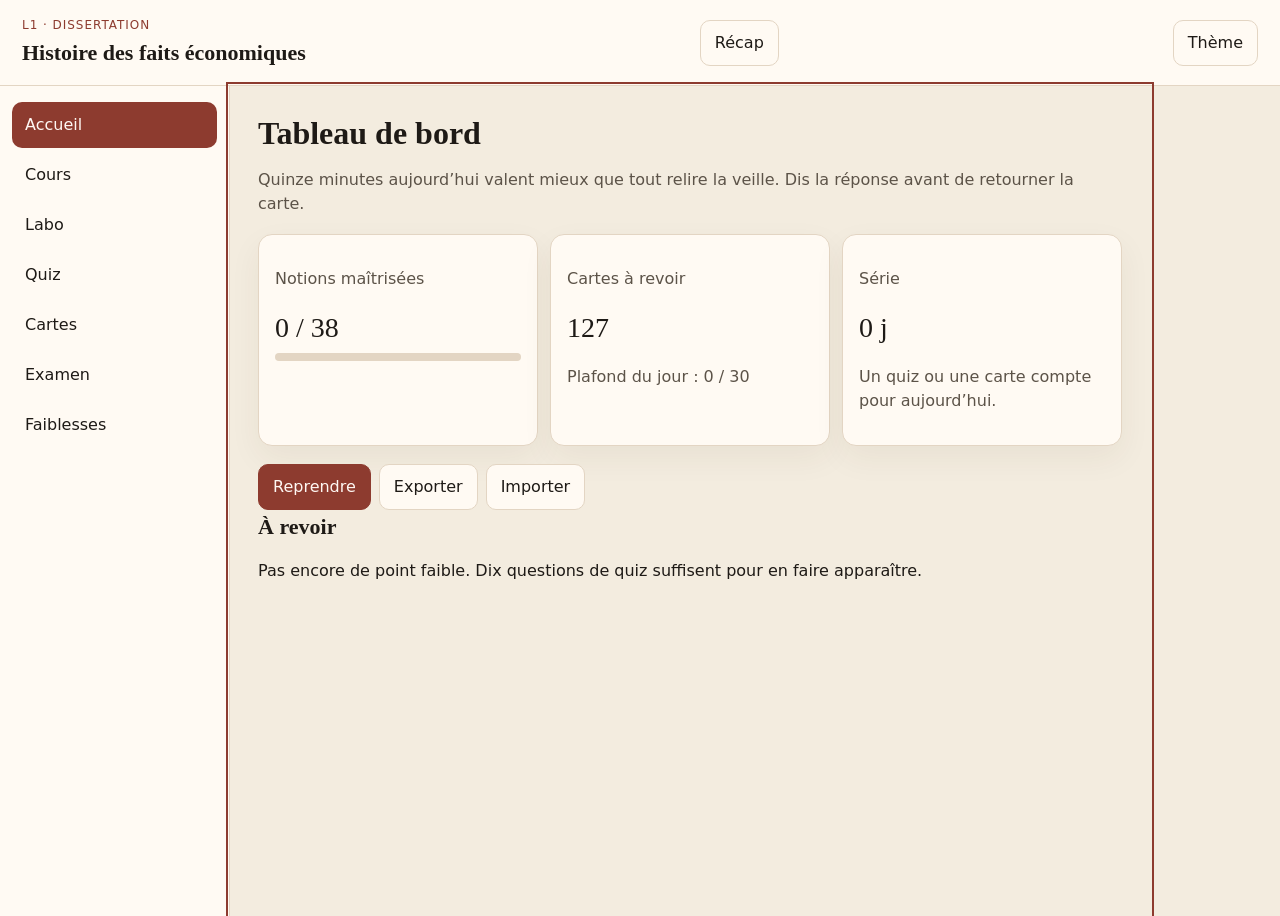
==== index.html @ 23bcbe61 "Publier le site de révision pour le consulter depuis un téléphone. Co-authored-by: Cursor <cursorage" ====
<!DOCTYPE html>
<html lang="fr">
<head>
<meta charset="utf-8">
<meta name="viewport" content="width=device-width, initial-scale=1, viewport-fit=cover">
<title>Réviser — Histoire des faits économiques</title>
<script>
try {
  var th = localStorage.getItem('hfe-theme');
  if (th) document.documentElement.setAttribute('data-theme', th);
  else if (window.matchMedia && matchMedia('(prefers-color-scheme: dark)').matches) document.documentElement.setAttribute('data-theme', 'dark');
} catch (e) {}
</script>
<style>
:root {
  color-scheme: light;
  --bg: #f3ecdf;
  --paper: #fffaf3;
  --ink: #1e1a16;
  --muted: #5c5348;
  --line: #e3d5c3;
  --accent: #8d3b2f;
  --accent-ink: #fff8f4;
  --ok: #1d6b42;
  --ok-bg: #e5f4eb;
  --bad: #8d3b2f;
  --bad-bg: #f8e8e4;
  --warn: #8a5a12;
  --warn-bg: #f8efd8;
  --shadow: 0 12px 32px rgba(70, 44, 20, .06);
  --sans: "Segoe UI", system-ui, sans-serif;
  --serif: Palatino, "Palatino Linotype", "Iowan Old Style", Georgia, serif;
}
[data-theme="dark"] {
  color-scheme: dark;
  --bg: #141210;
  --paper: #211c17;
  --ink: #f4ecdf;
  --muted: #cbbba6;
  --line: #3c342c;
  --accent: #e39a86;
  --accent-ink: #211410;
  --ok: #9ed7b4;
  --ok-bg: #1a3326;
  --bad: #f0b2a6;
  --bad-bg: #3a221c;
  --warn: #e6c98a;
  --warn-bg: #3a2e18;
  --shadow: none;
}
* { box-sizing: border-box; }
html, body { margin: 0; padding: 0; }
body {
  font-family: var(--sans);
  background: var(--bg);
  color: var(--ink);
  line-height: 1.5;
  min-height: 100dvh;
  font-size: 16px;
  overflow-wrap: break-word;
  padding-left: env(safe-area-inset-left);
  padding-right: env(safe-area-inset-right);
}
.skip {
  position: absolute; left: 12px; top: -40px; background: var(--accent); color: var(--accent-ink);
  padding: 8px 12px; z-index: 5;
}
.skip:focus { top: 12px; }
header.top {
  display: flex; justify-content: space-between; align-items: center; gap: 16px;
  padding: calc(16px + env(safe-area-inset-top)) 22px 16px; border-bottom: 1px solid var(--line); background: var(--paper);
}
.brand { display: flex; flex-direction: column; gap: 2px; }
.kicker { font-size: 12px; letter-spacing: .08em; text-transform: uppercase; color: var(--accent); margin: 0; }
header h1 { font-family: var(--serif); font-size: 22px; font-weight: 600; margin: 0; }
.layout { display: grid; grid-template-columns: 230px 1fr; min-height: calc(100dvh - 70px); }
.sidebar, .tabbar { background: var(--paper); }
.sidebar { border-right: 1px solid var(--line); padding: 16px 12px; }
.sidebar button, .tabbar button, .btn, .choice, .flip {
  font: inherit; color: inherit; background: transparent; border: 1px solid transparent;
  border-radius: 10px; cursor: pointer; text-align: left;
}
.sidebar button, .tabbar button {
  display: block; width: 100%; padding: 10px 12px; margin-bottom: 4px; min-height: 44px;
}
.sidebar button[aria-current="page"], .tabbar button[aria-current="page"] {
  background: var(--accent); color: var(--accent-ink);
}
main { padding: 28px 28px 48px; max-width: 920px; }
h2 { font-family: var(--serif); font-weight: 600; font-size: 32px; margin: 0 0 8px; line-height: 1.2; }
h3 { font-family: var(--serif); font-size: 22px; margin: 0 0 8px; }
.lead, .muted { color: var(--muted); }
.grid { display: grid; grid-template-columns: repeat(auto-fit, minmax(180px, 1fr)); gap: 12px; margin: 18px 0; }
.panel {
  background: var(--paper); border: 1px solid var(--line); border-radius: 14px;
  padding: 16px; box-shadow: var(--shadow);
}
.stat { font-family: var(--serif); font-size: 28px; margin: 4px 0; }
.row { display: flex; flex-wrap: wrap; gap: 8px; align-items: center; }
.btn {
  border-color: var(--line); background: var(--paper); padding: 10px 14px; min-height: 44px;
  text-decoration: none; display: inline-flex; align-items: center;
}
.btn.primary { background: var(--accent); color: var(--accent-ink); border-color: var(--accent); }
.btn[aria-pressed="true"] { background: var(--accent); color: var(--accent-ink); border-color: var(--accent); }
.btn.ok { background: var(--ok-bg); color: var(--ok); border-color: transparent; }
.btn.bad { background: var(--bad-bg); color: var(--bad); border-color: transparent; }
.track { display: block; height: 8px; background: var(--line); border-radius: 99px; overflow: hidden; flex: 1; }
.fill { display: block; height: 100%; background: var(--accent); }
.meter { display: grid; grid-template-columns: 150px 1fr auto; gap: 8px; align-items: center; margin: 8px 0; }
.notion { border-top: 1px solid var(--line); padding: 12px 0; }
.notion header { display: flex; justify-content: space-between; gap: 12px; align-items: center; }
.notion h3 { font-size: 18px; }
.tag { font-size: 12px; border-radius: 99px; padding: 2px 8px; background: var(--warn-bg); color: var(--warn); }
.piege { background: var(--warn-bg); border-radius: 10px; padding: 10px 12px; }
.exemple { border-left: 3px solid var(--accent); padding-left: 10px; }
.choice { display: block; width: 100%; border-color: var(--line); background: var(--paper); padding: 12px 14px; margin: 8px 0; min-height: 44px; }
.choice.good { background: var(--ok-bg); border-color: var(--ok); }
.choice.wrong { background: var(--bad-bg); border-color: var(--bad); }
.flip {
  display: block; width: 100%; min-height: 220px; background: var(--paper); border: 1px solid var(--line);
  border-radius: 16px; padding: 22px; text-align: left; box-shadow: var(--shadow);
}
.flip strong { font-family: var(--serif); font-size: 26px; font-weight: 600; display: block; margin-bottom: 8px; }
input[type="text"], input[type="search"], textarea, select {
  font: inherit; color: inherit; background: var(--paper); border: 1px solid var(--line);
  border-radius: 10px; padding: 10px 12px; width: 100%;
}
textarea, input, select { font-size: 16px; }
textarea { min-height: 280px; resize: vertical; }
input[type="range"] { width: 100%; accent-color: var(--accent); }
.toast {
  position: fixed; bottom: calc(84px + env(safe-area-inset-bottom)); left: 50%; transform: translateX(-50%);
  background: var(--ink); color: var(--bg); padding: 10px 14px; border-radius: 10px; z-index: 6;
}
.tabbar {
  display: none; position: fixed; left: 0; right: 0; bottom: 0; gap: 4px;
  overflow-x: auto; -webkit-overflow-scrolling: touch; border-top: 1px solid var(--line);
  padding: 6px 6px calc(6px + env(safe-area-inset-bottom)); z-index: 4;
}
.tabbar button { width: auto; white-space: nowrap; margin: 0; }
.circles { display: flex; gap: 6px; flex-wrap: wrap; margin: 8px 0 14px; }
.dot { width: 16px; height: 16px; border-radius: 50%; background: var(--accent); display: inline-block; }
.dot.ghost { background: transparent; border: 1px dashed var(--muted); }
.clock.warn { color: var(--bad); font-weight: 700; }
:focus-visible { outline: 2px solid var(--accent); outline-offset: 2px; }
@media (max-width: 800px) {
  .layout { grid-template-columns: 1fr; }
  .sidebar { display: none; }
  .tabbar { display: flex; }
  main { padding: 20px 16px calc(108px + env(safe-area-inset-bottom)); }
  h2 { font-size: 26px; }
  .meter { grid-template-columns: 1fr; }
}
</style>
</head>
<body>
<a class="skip" href="#contenu">Aller au contenu</a>
<header class="top">
  <div class="brand">
    <p class="kicker">L1 · dissertation</p>
    <h1>Histoire des faits économiques</h1>
  </div>
  <a class="btn" href="recap.html">Récap</a>
  <button type="button" class="btn" data-act="theme" aria-label="Changer le thème clair ou sombre">Thème</button>
</header>
<div class="layout">
  <nav class="sidebar" aria-label="Sections"></nav>
  <main id="contenu" tabindex="-1"></main>
</div>
<nav class="tabbar" aria-label="Sections"></nav>
<div id="toast" class="toast" role="status" hidden></div>
<script id="cours-json" type="application/json">{"matiere":"Histoire des faits économiques","semestre":"L1","chapitres":[{"id":"ch1","titre":"Le Néolithique, une révolution économique et sociale","resume":"Le Néolithique fait passer l'humanité de la prédation à la production. Le climat (Brasseul, oasis de Childe) pousse au changement, mais Sahlins, Braidwood et North y lisent aussi un choix culturel : propriété, stock et domination de la nature.","notions":[{"id":"ch1-n1","terme":"Néolithique","definition":"Âge de la pierre nouvelle : on polit la pierre au lieu de seulement la tailler, et l'on passe à l'agriculture, à l'élevage et à la sédentarité.","explication_simple":"Le mot désigne un outil, le cours désigne un régime économique. Sans champs, troupeaux et villages, la définition est incomplète.","exemple":"Vers −8000 au Proche-Orient, les galets taillés cèdent la place à la pierre polie, et les groupes sèment des céréales au lieu de seulement les cueillir.","piege":"Définir le Néolithique uniquement par la pierre polie, sans agriculture ni sédentarité.","liees":["ch1-n2","ch1-n4"],"importance":3,"source":"cours"},{"id":"ch1-n2","terme":"Paléolithique et Mésolithique","definition":"Le Paléolithique est l'âge de la pierre ancienne, nomade, fondé sur la chasse et la cueillette. Le Mésolithique est la période du milieu, liée au réchauffement, avec des microlithes, l'arc et le filet.","explication_simple":"Ces deux âges servent de contraste. On y consomme tout de suite, on n'accumule pas.","exemple":"Le cours situe le Paléolithique environ de −150 000 à −12 000, et le Mésolithique de −12 000 à −8000, avec des décalages selon les régions.","piege":"Méso signifie milieu, pas micro. Les microlithes sont les petits outils. Ne pas développer Homo habilis et Homo erectus : la bipédie est bien antérieure, et ce n'est pas le sujet.","liees":["ch1-n1","ch1-n4"],"importance":2,"source":"cours"},{"id":"ch1-n3","terme":"Météo et climat","definition":"La météo se prévoit à court terme, de l'ordre de 72 heures. Le climat est une orientation longue, capable de transformer la faune et la flore.","explication_simple":"Le Néolithique répond à un changement de climat, pas à une mauvaise semaine.","exemple":"Une région qui passe de −20 °C à +5 °C en dix mille ans change de monde vivant, pas seulement de temps qu'il fait.","piege":"Appeler « météo » l'assèchement post-glaciaire.","liees":["ch1-n5"],"importance":2,"source":"cours"},{"id":"ch1-n4","terme":"Économie de subsistance et économie de production","definition":"La subsistance tue ou cueille et consomme aussitôt, sans stock. La production sème, élève, conserve et accumule.","explication_simple":"Le stock est le critère. Sans grenier ni troupeau reproducteur, il n'y a pas de richesse qui demeure.","exemple":"Le chasseur mange la bête le jour même. Le paysan remplit un silo et garde des bêtes pour qu'elles se reproduisent : plus le stock est gros, plus il est riche.","piege":"Présenter l'agriculture comme plus facile. Sahlins dit l'inverse.","liees":["ch1-n8","ch1-n11"],"importance":3,"source":"cours"},{"id":"ch1-n5","terme":"Thèse climatique de Brasseul","definition":"À la fin des glaciations, les plateaux et les plaines de l'Inde à la Méditerranée, avec un épicentre au Kurdistan et en Irak, deviennent plus secs. Le gibier se raréfie et les chasseurs doivent changer de mode de vie.","explication_simple":"Le Néolithique est d'abord, dans cette lecture, une échappatoire devant une nature moins généreuse.","exemple":"Le cours date cet assèchement d'environ 12 000 ans : moins de ressources, chasse plus longue, groupes affaiblis par le manque et la maladie.","piege":"Faire de la hausse démographique la cause initiale. Dans le cours, nourrir plus de monde est un effet, compris après coup.","liees":["ch1-n3","ch1-n6","ch1-n7"],"importance":3,"source":"cours"},{"id":"ch1-n6","terme":"Théorie des oasis","definition":"Gordon Childe, d'après Raphael Pumpelly : le réchauffement assèche l'Asie, hommes, bêtes et plantes se concentrent dans les zones encore humides, et cette promiscuité permet la domestication.","explication_simple":"On domestique parce qu'on est forcé de vivre à côté de l'animal, pas parce qu'on a d'abord eu l'idée abstraite de l'élever.","exemple":"Le cours place cette domestication entre 8000 et 9000 avant notre ère. Le chien, vers −12 000, est un cas à part : compagnon de chasse, enterré avec des humains. Le chat arrive avec les greniers et les rongeurs.","piege":"Présenter la théorie des oasis comme abandonnée par le cours. Elle est la version classique de la contrainte. Dire qu'elle a été discutée ensuite, pas qu'elle est « fausse » dans la bouche du professeur.","liees":["ch1-n5","ch1-n9"],"importance":3,"source":"cours"},{"id":"ch1-n7","terme":"Rôle des femmes dans le passage à l'agriculture","definition":"Le cours attribue aux femmes, moins prises par la chasse et chargées de nourrir les enfants, le passage des céréales sauvages, dont le blé, à une alimentation cultivée.","explication_simple":"La division du travail paléolithique (hommes à la chasse, femmes et enfants restés en arrière) se défait quand les troupeaux vivent près du camp.","exemple":"Brasseul reprend la même idée : les femmes cueillaient déjà, ce sont elles qui essaient de planter quand le gibier manque.","piege":"En faire une loi démontrée plutôt que la thèse du cours. La formuler comme l'hypothèse enseignée.","liees":["ch1-n5","ch1-n11"],"importance":2,"source":"cours"},{"id":"ch1-n8","terme":"Paradoxe de Sahlins","definition":"Marshall Sahlins montre que les chasseurs-cueilleurs travaillent moins longtemps pour se nourrir que les paysans. L'agriculture n'est donc pas adoptée parce qu'elle est plus légère.","explication_simple":"Le paradoxe oblige à chercher une contrainte ou un choix, pas un confort.","exemple":"Construire des enclos, garder le bétail et moissonner prend plus de temps que tuer une bête et la manger le jour même.","piege":"Citer Sahlins comme partisan de l'agriculture. Il sert à montrer que le choix est énigmatique.","liees":["ch1-n4","ch1-n9"],"importance":3,"source":"cours"},{"id":"ch1-n9","terme":"Thèse culturelle de Braidwood","definition":"Robert Braidwood lit le Néolithique comme une mutation intellectuelle : l'homme veut changer de vie, sélectionner les espèces et façonner l'espace, il ne fait pas que subir le climat.","explication_simple":"S'adapter ou disparaître ne suffit plus. Le cours ajoute une volonté.","exemple":"Le cochon obtenu à partir du sanglier, les champs et les villages : l'homme impose un milieu à la nature au lieu de seulement le parcourir.","piege":"Opposer Braidwood à Brasseul comme si le cours éliminait la contrainte. La copie forte tient les deux.","liees":["ch1-n5","ch1-n8","ch1-n10"],"importance":3,"source":"cours"},{"id":"ch1-n10","terme":"Première révolution économique selon North","definition":"Douglass North, dans Structure and Change in Economic History (1981), fait du Néolithique la première révolution économique : agriculture et propriété privée, bien avant l'industrie.","explication_simple":"Ce n'est plus un chapitre de préhistoire à côté de l'économie. C'est le premier changement de régime.","exemple":"En Mésopotamie, vers −9000 / −8000 dans le cours, chaque paysan a son champ et reste dessus, parce qu'un champ quitté est un champ perdu.","piege":"Réserver le mot « révolution économique » à 1760. Le cours l'emploie déjà pour le Néolithique, la révolution industrielle venant ensuite.","liees":["ch1-n9","ch1-n11"],"importance":3,"source":"cours"},{"id":"ch1-n11","terme":"Propriété, famille et stockage","definition":"La sédentarité fait apparaître le stock (silos, greniers, troupeaux), la propriété du champ et une famille liée à la maison et à l'héritage.","explication_simple":"On reste parce qu'il y a quelque chose à garder. La maison se cloisonne, le travail se divise entre paysans et artisans.","exemple":"Le grenier et la pièce séparée sont les signes matériels du cours : une richesse qui a un lieu, une vie domestique qui n'est plus le camp.","piege":"Écrire que la famille n'existait pas du tout. Le cours dit qu'elle n'existait pas comme unité liée à la terre et à la transmission.","liees":["ch1-n4","ch1-n10","ch1-n12"],"importance":3,"source":"cours"},{"id":"ch1-n12","terme":"Valeur, troc et pré-monnaie","definition":"La spécialisation oblige à comparer les biens. Le troc fait naître la notion de valeur, puis, dans le vocabulaire du cours, une pré-monnaie.","explication_simple":"Dès qu'on échange des objets différents, il faut une échelle : ceci vaut cela.","exemple":"Combien de poteries contre un mouton ? La question suffit à montrer la naissance de la valeur.","piege":"Dater les pièces d'or, d'argent ou de bronze du Néolithique. La monnaie frappée apparaît en Lydie au VIIe siècle avant notre ère. En copie, s'arrêter au troc et à la valeur.","liees":["ch1-n11","ch1-n13"],"importance":2,"source":"cours"},{"id":"ch1-n13","terme":"Hiérarchie, violence et défense du stock","definition":"Le stock crée de l'inégalité et quelque chose à défendre. Le cours lie à ce moment la hiérarchie, le profit, les traces de guerre et le passage du village à la ville.","explication_simple":"Qui possède le grain n'est plus l'égal de qui n'a que ses bras. Ce qui se vole se protège.","exemple":"Pointes de flèches et squelettes blessés par des armes sont les preuves archéologiques que le cours retient.","piege":"Faire naître en −8000 les armées permanentes et les villes-États. La révolution urbaine de Childe, avec cités et écriture, se place au IVe millénaire. Présenter une chaîne, pas un seul jour.","liees":["ch1-n11","ch1-n12"],"importance":2,"source":"cours"}],"exercices_types":[{"id":"ex-ch1-diss","intitule":"Dissertation : Le Néolithique, une révolution économique et sociale (ou : Pourquoi cela s'est-il passé ?)","donnees":{"sujet":"Le Néolithique, une révolution économique et sociale","problematique":"Le Néolithique est-il une échappatoire subie face au climat, ou une révolution voulue qui fait passer l'humanité de la subsistance à la production ?"},"etapes":["Accroche sur la pierre polie, puis définition : agriculture, élevage, sédentarité.","Annoncer les deux lectures, contrainte et choix, sans en éliminer une.","I. Brasseul, climat contre météo, raréfaction, théorie des oasis, femmes et céréales.","II. Sahlins (c'est plus de travail), Braidwood, North 1981, sélection du cochon, champs.","III. Stock, propriété, famille, division du travail, valeur. Sans dater la monnaie frappée ni les villes-États de −8000.","Conclure : subi dans ses causes, voulu dans ses formes, premier changement de régime économique."],"resultat":"Copie qui répond aux deux intitulés du thème et qui ne transforme pas la pré-monnaie en pièces lydiennes.","notions_mobilisees":["ch1-n1","ch1-n4","ch1-n5","ch1-n6","ch1-n8","ch1-n9","ch1-n10","ch1-n11","ch1-n12"]}]},{"id":"ch2","titre":"Comment une épidémie peut mettre à mal une économie","resume":"La peste de 1347 s'inscrit dans une crise générale du XIVe siècle. Elle casse la production et l'impôt, mais elle renchérit le travail, réduit l'écart de richesse et pousse les rois à réguler salaires et prix.","notions":[{"id":"ch2-n1","terme":"Crise générale et séculaire","definition":"Le XIVe siècle n'est pas une seule mauvaise année. C'est une crise longue, qui se décline en crises particulières : 1315-1317, 1347, 1370-1380, plus la guerre.","explication_simple":"Dire « la peste » sans le siècle, c'est rater le sujet. La faim et la guerre sont déjà là.","exemple":"La prière du moine copiste, « De la faim, de la peste, de la guerre, libère-nous, Seigneur », résume les trois fléaux que le cours tient ensemble.","piege":"Fondre 1315, 1347 et 1370 en une seule date.","liees":["ch2-n2","ch2-n3"],"importance":3,"source":"cours"},{"id":"ch2-n2","terme":"Crise alimentaire de 1315-1317","definition":"Crise de récolte limitée à l'Europe du Nord, due à des intempéries, avant la peste noire. Les corps affaiblis ouvrent la porte aux épidémies.","explication_simple":"C'est la première pointe du siècle, pas encore le bacille de 1347.","exemple":"Gilles Le Muisit, abbé de Saint-Martin de Tournai, décrit intempéries et famine. À Ypres, en 1316, environ un dixième de la population meurt en quelques mois.","piege":"Étendre cette famine à toute l'Europe du Sud. Le cours la limite au Nord.","liees":["ch2-n1"],"importance":2,"source":"cours"},{"id":"ch2-n3","terme":"Peste noire et mortalité","definition":"Grande Peste à partir de 1347. Bubons, mort en environ trois jours, survie inférieure à 0,5 % une fois le mal déclaré. Froissart parle du tiers de l'Europe. Quatorze retours jusqu'en 1415.","explication_simple":"Le choc démographique est le moteur de tous les effets économiques qui suivent.","exemple":"Boccace, dans le Décaméron, décrit les bubons à l'aine et à l'aisselle. Hambourg est cité pour une perte de l'ordre de 80 %, Paris pour environ la moitié.","piege":"Écrire 0,05 % de survie : c'est une virgule mal entendue. Retenir moins de 0,5 %.","liees":["ch2-n1","ch2-n6"],"importance":3,"source":"cours"},{"id":"ch2-n4","terme":"Haine de classe, pogroms et révoltes","definition":"La peste nourrit la recherche de coupables : haine entre riches et pauvres, accusations contre les juifs, pogroms. Elle s'ajoute aux révoltes de 1358 et à celles des années 1370-1380.","explication_simple":"Le traumatisme n'est pas seulement le nombre de morts. C'est la chasse au responsable.","exemple":"Jacquerie de 1358, brève, autour de Paris : plusieurs centaines de morts du côté des seigneurs, environ 20 000 dans la répression. Au même moment, Étienne Marcel à Paris.","piege":"Écrire que la peste « cause » mécaniquement chaque révolte. Le cours dit qu'elle s'ajoute à la faim et à la guerre.","liees":["ch2-n1","ch2-n3"],"importance":2,"source":"cours"},{"id":"ch2-n5","terme":"Caffa ou Tana","definition":"Le récit de Caffa (1346, Djanibeg, cadavres catapultés, navires génois et vénitiens) repose sur Gabriele de' Mussi, source unique, indirecte et tardive. L'hypothèse alternative fait entrer la peste par le commerce à Tana, aujourd'hui Azov, dès 1345.","explication_simple":"Accuser Caffa, c'est accuser la guerre et l'étranger. Admettre Tana, c'est admettre que les échanges de temps de paix transportent le fléau.","exemple":"Les puces quittent le corps dès la mort : des cadavres catapultés ne portent plus le vecteur. L'argument biologique du cours suffit à ne pas réciter Caffa comme un fait.","piege":"Raconter le catapultage comme un événement certain. Le cours passe son temps à le démonter.","liees":["ch2-n3","ch2-n6"],"importance":3,"source":"cours"},{"id":"ch2-n6","terme":"Désastre économique immédiat","definition":"À court terme, la peste casse la production et la demande, augmente la monnaie par survivant, fait baisser les rentes foncières et rétrécit l'impôt.","explication_simple":"Moins de bras dans les champs, moins de bouches qui achètent, moins de contribuables, des terres sans locataire.","exemple":"Le cours retient pour l'Angleterre 3,8 millions d'habitants avant la peste et 1,7 million de morts, donc un trou fiscal qui pousse à chercher des amendes.","piege":"Attribuer une citation mot à mot à « R. Beard » ou « R. Brard ». Le nom entendu correspond vraisemblablement à Robert Braid. Apprendre les cinq effets, ne pas inventer le livre.","liees":["ch2-n3","ch2-n9"],"importance":3,"source":"cours"},{"id":"ch2-n7","terme":"Retournement de l'ordre social","definition":"La rareté de la main-d'œuvre permet aux survivants des métiers de vivre au-dessus de ce que les élites jugent acceptable : salaires doubles ou triples, viande fraîche, conditions dictées par l'ouvrier.","explication_simple":"Moins de concurrence entre travailleurs, plus de pouvoir de négociation. Le maître paie le prix fort pour finir le chantier.","exemple":"Formule du cours : l'ouvrier réclame deux fois plus pour travailler trois fois moins, et menace de partir ailleurs. Jean II constate qu'on peut vivre en ne travaillant que deux jours par semaine.","piege":"Croire que la hausse des prix du pain appauvrit forcément l'ouvrier. Le cours dit que son salaire a assez monté pour qu'il achète quand même.","liees":["ch2-n8","ch2-n9","ch2-n11"],"importance":3,"source":"cours"},{"id":"ch2-n8","terme":"Moralistes du salaire","definition":"Langland, Gower et le chanoine de Leicester décrivent comme un scandale le nouveau niveau de vie ouvrier : viande fraîche, vin, lait, fromage, refus d'obéir.","explication_simple":"Ces textes ne mesurent pas le salaire. Ils disent l'inversion des valeurs aux yeux des élites.","exemple":"William Langland, Pierre le laboureur : on lâche le lard pour la viande fraîche. John Gower : les classes laborieuses exigent pour leur ventre ce qu'exige un seigneur, et « les bons vieux temps sont anéantis ».","piege":"Écrire « Peine le laboureur » ou « Gowen ». Leicester désigne Henry Knighton, chanoine augustinien. « Rochester » reste, dans le cours, un chroniqueur dont l'identité n'est pas sûre.","liees":["ch2-n7"],"importance":2,"source":"cours"},{"id":"ch2-n9","terme":"Plafonnement des salaires et des prix","definition":"Après la peste, les autorités fixent salaires et prix au niveau d'avant le choc, obligent à accepter le travail et limitent la mobilité.","explication_simple":"Le pouvoir politique entre dans le marché du travail pour sauver l'ordre social, pas seulement pour « aider l'économie ».","exemple":"Édouard III en juin 1349 (gages de 1346), statut anglais de 1351, Statut de Cambridge en 1388. Raymond d'Agoult, sénéchal de Provence, en 1348, bloque le prix de 16 types de chaussures, 14 vêtements, 9 volailles et 15 coupes de viande, et punit de la main coupée la négociation collective. Jean II : ordonnance que le cours date de 1354.","piege":"Dire que ces lois ont réussi. Le cours dit qu'elles sont contournées. Ne pas se battre sur 1351 : les historiens datent souvent l'ordonnance parisienne du 30 janvier 1351, le cours dit 1354.","liees":["ch2-n6","ch2-n7","ch2-n10"],"importance":3,"source":"cours"},{"id":"ch2-n10","terme":"Contournement par le paiement en nature","definition":"Le salaire légal reste celui d'avant la peste, mais l'employeur ajoute du blé ou une part de récolte. L'affichage respecte la loi, le revenu réel non.","explication_simple":"C'est la preuve, dans le cours, que l'ordonnance ne ramène pas l'ancien monde.","exemple":"Le moissonneur de Knighton demande à être payé en argent ou en nature. En Provence, le blocage des prix laisse la même porte ouverte.","piege":"Oublier la nature et conclure que le roi a gelé le niveau de vie.","liees":["ch2-n7","ch2-n9"],"importance":2,"source":"cours"},{"id":"ch2-n11","terme":"Nivellement des fortunes","definition":"Walter Scheidel et Guido Alfani : les mortalités de masse réduisent la concentration de la richesse. En Italie, la part des 10 % les plus riches passe de 65 % à 50 % vers 1350, et ce niveau dure environ deux siècles.","explication_simple":"La peste ne crée pas une société d'égaux. Elle réduit un écart, et les rois jugent cette réduction scandaleuse.","exemple":"Décret florentin du 9 octobre 1348 : beaucoup de citoyens sont devenus pauvres, certains pauvres sont devenus riches. Des femmes reprennent aussi l'activité du mari mort.","piege":"Écrire que les inégalités disparaissent. 50 %, ce n'est pas un partage égal. La concentration remonte du XVIe au XVIIIe siècle.","liees":["ch2-n7","ch2-n12"],"importance":3,"source":"cours"},{"id":"ch2-n12","terme":"Rebond et régulation politique","definition":"Catastrophe de court terme, la peste est aussi le moment où le pouvoir prend l'habitude de réguler l'économie. Il faut plus de deux siècles et demi pour retrouver la population d'avant.","explication_simple":"La conclusion du cours refuse le « désastre » seul. Le choc transforme la fin du Moyen Âge.","exemple":"Les plafonds échouent en partie, mais ils disent une nouveauté : le roi fixe le prix du travail. La population, elle, met plus de 250 ans à se refaire.","piege":"Finir sur le deuil sans le rebond, ou sur le rebond sans le trou démographique.","liees":["ch2-n6","ch2-n9","ch2-n11"],"importance":3,"source":"cours"}],"exercices_types":[{"id":"ex-ch2-diss","intitule":"Dissertation : Comment une épidémie peut mettre à mal une économie ?","donnees":{"sujet":"Comment une épidémie peut mettre à mal une économie ?","problematique":"La peste est-elle seulement un désastre de court terme, ou un choc qui redistribue, force le pouvoir à réguler et prépare un rebond ?"},"etapes":["Accroche : la prière du moine, faim, peste, guerre.","I. Trois pointes (1315, 1347, 1370), Froissart, villes, Jacquerie.","II. Caffa démonté, Tana et le commerce, puis les cinq effets immédiats (production, demande, monnaie par tête, rentes, impôt).","III. Salaires et moralistes, ordonnances, paiement en nature, Scheidel et Alfani (65 % à 50 %).","Conclure en deux temps : catastrophe démographique de plus de deux siècles et demi, et transformation du rôle politique."],"resultat":"Copie qui ne répond pas seulement « oui, c'est un désastre » et qui ne raconte pas Caffa comme un fait sûr.","notions_mobilisees":["ch2-n1","ch2-n3","ch2-n5","ch2-n6","ch2-n7","ch2-n9","ch2-n11","ch2-n12"]}]},{"id":"ch3","titre":"La population française sous l'Ancien Régime","resume":"Du XVIe au XVIIIe siècle, la population française augmente lentement, de 15-18 à environ 22 millions, parce que les crises la cassent. Elle est jeune, rurale à 80 %, mariée tard, et la mort des enfants règle le nombre des adultes.","notions":[{"id":"ch3-n1","terme":"Niveaux de population, 1500-1740","definition":"Vers 1500, 15 à 18 millions d'habitants ; vers 1600, 16 à 20 ; vers 1700, environ 21 ; vers 1740, environ 22. On compte les feux et l'on multiplie par environ quatre personnes.","explication_simple":"La fourchette large vient de la méthode, pas d'un mystère. La hausse est réelle et modeste.","exemple":"Un feu, c'est une maison d'où sort de la fumée. Quatre personnes par feu donnent l'ordre de grandeur du royaume.","formule":"habitants ≈ nombre de feux × 4","variables":{"4":"Coefficient moyen de personnes par feu retenu par le cours","feux":"Maisons occupées, repérées par la fumée"},"piege":"Remplacer en copie les 22 millions de 1740 par 24,6. Ce dernier chiffre est la reconstitution de l'INED sur le territoire actuel. Dire « le cours retient environ 22 millions ».","liees":["ch3-n2","ch3-n6"],"importance":3,"source":"cours"},{"id":"ch3-n2","terme":"Croissance heurtée et impossibilité de prévoir","definition":"La population augmente sur le long terme, mais peut perdre deux à trois millions de personnes en trois ou quatre ans. On ne se projette pas.","explication_simple":"Lente ne veut pas dire immobile. Cassée ne veut pas dire stagnante.","exemple":"Le cours oppose un ministère actuel, capable de fermer des classes parce qu'il prévoit 1,5 million d'élèves en moins, à un royaume où l'on ne sait pas si l'on sera vivant dans huit jours.","piege":"Conclure à la stagnation. La première phrase imposée par le cours est d'abandonner cette idée.","liees":["ch3-n1","ch3-n12"],"importance":3,"source":"cours"},{"id":"ch3-n3","terme":"Densités et monde rural","definition":"Autour de 1700, plus de 80 à 90 hab/km² près de Lille, Amiens, Rouen, Alençon, Caen et Paris ; moins de 40 en Sologne, Alsace, Provence, Alpes et Poitou ; 40 à 60 ailleurs. 80 % de la population est rurale.","explication_simple":"Le royaume n'a pas une densité. Il a des raisons locales : mer, moustiques, frontière, marais, étangs.","exemple":"Sologne, environ 1 500 étangs. Paris, 530 000 habitants. Vingt villes seulement dépassent 30 000. La France n'est urbaine à 50 % que vers 1938, avec environ un siècle et demi de décalage sur l'Angleterre.","piege":"Citer les villes sans les 80 % de ruraux. Le contraste est le sujet.","liees":["ch3-n4","ch3-n6"],"importance":3,"source":"cours"},{"id":"ch3-n4","terme":"Migrations d'Ancien Régime","definition":"Migrations définitives vers les villes, saisonnières vers les ports, permanentes et mal vues (mendiants, colporteurs, déserteurs), de formation (compagnons du devoir) et conjoncturelles (guerre, religion).","explication_simple":"Le village n'est pas fermé. Une partie du sujet d'examen peut porter seulement là-dessus.","exemple":"Les domestiques finistériens sont recherchés à Paris parce qu'ils parlent breton et ne comprennent pas la conversation française. Les dragonnades déplacent ou chassent pour motif religieux.","piege":"Réduire la migration à l'exode rural du XIXe siècle. Le cours la décrit dès l'Ancien Régime.","liees":["ch3-n3","ch3-n9"],"importance":2,"source":"cours"},{"id":"ch3-n5","terme":"Structure par âge et par sexe","definition":"En 1740, environ 40 % de moins de 20 ans, 50 % d'adultes de 20 à 60 ans, 9 % de 60 ans et plus. Un peu plus de garçons à la naissance, plus de femmes après 50 ans.","explication_simple":"C'est une population jeune. Les vieux sont une petite minorité, comme dans un pays pauvre d'aujourd'hui, pas comme dans la France actuelle.","exemple":"Environ 511 garçons pour 500 filles à la naissance. La surmortalité des garçons entre 0 et 1 an rééquilibre. Après 50 ans, les femmes dominent, les hommes mourant plutôt d'accidents, les femmes en couches plus tôt.","piege":"Dire que l'on mourait à 25 ou 40 ans comme si personne ne dépassait cet âge. Louis XIV meurt à 76 ans, Voltaire à 84 : ce sont des exceptions que le cours cite pour qu'on ne les prenne pas pour la règle.","liees":["ch3-n11","ch3-n13"],"importance":3,"source":"cours"},{"id":"ch3-n6","terme":"Ménage de 4,5 personnes et les trois idées à abandonner","definition":"Le ménage moyen compte environ 4,5 personnes. Il est complexe (deuils, remariages, neveux) mais pas nombreux. Le célibat urbain est massif.","explication_simple":"Trois phrases de conclusion : pas de stagnation, pas de maisonnée géante, pas de mariage universel.","exemple":"Le cours cite Rouen : 35 % des ménages y sont des ménages de célibataires. La famille conjugale, ce sont les parents et les enfants mineurs, avec des familles élargies plutôt dans le sud.","piege":"Transformer les 35 % de Rouen en moyenne du royaume. C'est un exemple urbain du cours.","liees":["ch3-n1","ch3-n7"],"importance":3,"source":"cours"},{"id":"ch3-n7","terme":"Mariage tardif et frein malthusien","definition":"On se marie tard, souvent autour de 25 ans et au-delà. Malthus fournit au cours l'idée qu'il ne faut pas avoir d'enfants que l'on ne peut pas nourrir : reculer le mariage limite la fécondité.","explication_simple":"Le mariage est déjà une politique démographique. Moins d'années entre les noces et la ménopause, moins d'enfants.","exemple":"Fin XVIIe : environ 27-28 ans pour les garçons, 25-26 ans pour les filles des villes. Ménopause vers 40 ans. Allaitement d'environ deux ans. Le cours compte environ sept naissances en quinze ans. Célibat définitif : 7 % vers 1660-1664, environ 10 % à la veille de la Révolution.","piege":"Écrire « Mastus ». Le nom est Malthus. Hajnal est un cadrage postérieur : ne le citer que si on le nomme comme tel.","liees":["ch3-n6","ch3-n8","ch3-n10"],"importance":3,"source":"cours"},{"id":"ch3-n8","terme":"Terre, héritage et cadets","definition":"Dans la France rurale, on se marie quand on peut s'installer, le plus souvent à la mort du père. Le cadet reste célibataire sur l'exploitation, entre dans les ordres ou dans l'armée.","explication_simple":"Pas de terre, pas de mariage, pas d'enfants. L'économie commande la nuptialité.","exemple":"Formule d'Alain Bideau retenue par le cours : seuls ceux qui peuvent s'installer, le plus souvent à la mort du père, accèdent au mariage.","piege":"Oublier les trois issues du cadet et parler seulement de l'aîné.","liees":["ch3-n7","ch3-n9"],"importance":3,"source":"cours"},{"id":"ch3-n9","terme":"Endogamie, homogamie et hypergamie","definition":"Endogamie : on se marie dans la paroisse, à 1,5 ou 2 km. Homogamie : même condition sociale. Hypergamie : montée par le mariage, servante épousée par le maître, ou fille de bourgeois épousée par un noble.","explication_simple":"Le choix du conjoint est surveillé. La paroisse de l'épouse est le lieu où les secrets se disent.","exemple":"Entre 1740 et 1789, 68 % des mariages unissent deux habitants de la même paroisse. Au XVIIe siècle, 65 % des mariages ont lieu le lundi. L'Église interdit les cousins germains (quatrième degré), l'Avent et le Carême.","piege":"Réciter les anecdotes génétiques du Finistère et de Crozon comme des preuves médicales. Un exemple d'endogamie géographique suffit.","liees":["ch3-n7","ch3-n8"],"importance":2,"source":"cours"},{"id":"ch3-n10","terme":"Natalité et obstacles à la fécondité","definition":"La fécondité est forte mais freinée par l'allaitement, la stérilité, les infections, la mort du conjoint, le coït interrompu et la brièveté des unions, environ quinze ans.","explication_simple":"Beaucoup de naissances ne veut pas dire beaucoup d'adultes. Les obstacles sont dans le corps et dans le calendrier du couple.","exemple":"Les trois quarts des femmes, dans le cours, ont une aménorrhée d'environ deux ans pendant l'allaitement. La femme du peuple se relève le lendemain ; la noble garde le lit et envoie l'enfant en nourrice.","piege":"Écrire 0,01 % de naissances illégitimes. L'INED donne environ 1 % en 1740-1749 et 2 % vers 1780. Le cours a raison sur le contraste : bas dans les campagnes, plus haut en ville (un ordre de 12 % est cité, gonflé par l'abandon).","liees":["ch3-n7","ch3-n11"],"importance":3,"source":"cours"},{"id":"ch3-n11","terme":"Mortalité ordinaire et mortalité infantile","definition":"Environ 30 décès pour 1 000 habitants, contre environ 9 aujourd'hui. Entre 1740 et 1789, 280 nouveau-nés sur 1 000 meurent avant un an. La misère aggrave encore ce risque.","explication_simple":"On baptise le jour même parce que l'enfant est un mort en puissance. Il n'est sorti d'affaire que vers 15 ans.","exemple":"À Chartres, les chanoines meurent vers 72 ans, les salariés vers 49 ans. Dans le Thymerais (1785-1791), sur 1 000 enfants, 597 laboureurs et 515 journaliers vivent encore à 15 ans. Goubert : deux enfants pour faire un adulte. Ariès : pas d'« enfant roi ».","formule":"mortalité infantile 1740-1789 = 280/1000","variables":{"280/1000":"Part des nouveau-nés morts avant un an dans le cours","30/1000":"Taux brut de mortalité retenu pour l'Ancien Régime","9/1000":"Ordre de grandeur actuel cité par le cours"},"piege":"Mélanger mort endogène (accouchement, tétanos ombilical) et mort exogène (diarrhée, froid, accidents, nourrice) sans les distinguer. Le cours cite jusqu'à 90 % de morts chez la nourrice pour les enfants abandonnés : exemple oral, pas moyenne de tous les nourrissons.","liees":["ch3-n5","ch3-n10","ch3-n13"],"importance":3,"source":"cours"},{"id":"ch3-n12","terme":"Mortalité extraordinaire et débat sur la famine","definition":"Les crises multiplient les sépultures par quatre ou cinq, font chuter mariages et naissances, et durent de six mois à deux ans. Goubert et Meuvret y voient la faim après la hausse du pain. Chaunu et Baehrel y voient les épidémies sur des corps affaiblis.","explication_simple":"Les deux thèses ne mesurent pas la même chose. L'une suit le prix du grain. L'autre suit la cause écrite de la mort.","exemple":"Été pourri, pain trop cher, les pauvres empruntent un an et ne peuvent pas emprunter une seconde fois : disette, puis famine, chez Goubert et Meuvret. Côte, bocage et forêt empêchent, selon Chaunu, de mourir le ventre vide.","piege":"Écrire « Bacherel ». C'est René Baehrel, 1962. Ne pas dire que Goubert a menti parce qu'il était communiste : le cours demande de connaître l'orientation des auteurs et de les confronter.","liees":["ch3-n2","ch3-n11"],"importance":3,"source":"cours"},{"id":"ch3-n13","terme":"Médecine d'Ancien Régime","definition":"Peu de médecins, formés sans vraie expérimentation, et des chirurgiens encore proches des barbiers. On saigne, on purge, on opère sans anesthésie.","explication_simple":"La médecine accompagne le régime démographique. Elle ne le renverse pas avant le XIXe siècle.","exemple":"Le cours compte environ 2 000 médecins en 1786. Fistule de Louis XIV opérée en 1686 sans anesthésie. Les chirurgiens de l'époque napoléonienne se vantent d'amputer une jambe en une minute et demie.","piege":"Faire de ces chiffres une statistique nationale silencieuse. Les dire comme les repères du cours.","liees":["ch3-n11"],"importance":1,"source":"cours"}],"exercices_types":[{"id":"ex-ch3-diss","intitule":"Dissertation : La population française sous l'Ancien Régime","donnees":{"sujet":"La population française sous l'Ancien Régime","problematique":"Cette population est-elle stagnante, nombreuse dans ses foyers et universellement mariée, ou un régime jeune et rural, à croissance lente, réglé par le mariage tardif et la mort ?"},"etapes":["Casser d'entrée les trois idées reçues, puis les démontrer.","I. 15-18 millions vers 1500, environ 22 vers 1740, feux × 4, pertes de 2 à 3 millions en quelques années.","II. Densités, 80 % de ruraux, Paris 530 000, migrations, pyramide 40/50/9, ménage de 4,5.","III. Malthus et Bideau, endogamie, mortalité infantile à 280 pour 1 000, Goubert contre Chaunu et Baehrel.","Conclure sur l'impossibilité de se projeter et sur le XIXe siècle comme seuil médical."],"resultat":"Copie qui contient les trois abandons du cours et qui ne récite ni 0,01 % d'illégitimes ni le décompte faux des enfants d'Anne de Bretagne.","notions_mobilisees":["ch3-n1","ch3-n2","ch3-n3","ch3-n6","ch3-n7","ch3-n8","ch3-n11","ch3-n12"]}]}],"a_verifier":["Monnaie frappée en or, argent ou bronze : les cahiers la placent à la fin du Néolithique. C'est un anachronisme (Lydie, VIIe siècle av. J.-C.). En copie, s'arrêter au troc et à la notion de valeur.","Villes, armées permanentes et cités-États ne datent pas de −8000. La révolution urbaine de Childe se place au IVe millénaire. Le cours les enchaîne trop vite.","« R. Beard » et « R. Brard » sont vraisemblablement Robert Braid, auteur d'un article sur les ordonnances du travail (« Et non ultra », 2003). Ne pas lui attribuer une citation inventée. Les cinq effets économiques sont ceux du cours.","« Rochester » : identité non établie. Leicester = Henry Knighton, chanoine augustinien.","Ordonnance de Jean II : les deux cahiers disent 1354. Les historiens citent surtout le 30 janvier 1351, pour la vicomté de Paris. Suivre 1354 devant le professeur.","Survie une fois les bubons déclarés : retenir moins de 0,5 %, pas 0,05 %.","Angleterre : 3,8 millions d'habitants et 1,7 million de morts sont les chiffres du cours, pas le seul consensus.","Population de 1740 : le cours dit environ 22 millions. L'INED reconstitue environ 24,6 millions sur le territoire actuel.","Naissances illégitimes : le cahier écrit 0,01 %, incohérent. INED : environ 1 % en 1740-1749, environ 2 % vers 1780. Le cours cite un ordre de 12 % en ville, gonflé par l'abandon : à présenter comme contraste, pas comme taux unique.","35 % de ménages célibataires à Rouen, 90 % de morts chez la nourrice pour les enfants abandonnés, environ 2 000 médecins en 1786 : exemples oraux du cours, pas des moyennes nationales à généraliser sans le dire.","Anne de Bretagne : ne pas réciter « mariée à 12 ans, 8 enfants puis 7 ». Née en 1477, mariée vers 14 ans ; deux filles survivent avec Louis XII, Claude et Renée.","Lecture politique Goubert-Meuvret (PCF) contre Chaunu-Baehrel (anticommunistes) : clé orale du cours pour confronter les auteurs. Ne pas la transformer en procès.","« Bacherel » = René Baehrel ; « Mastus » = Malthus ; « Peine le laboureur » = Pierre le laboureur, de William Langland.","Bipédie et ordre Homo habilis / Homo erectus : le cahier est confus et le développement est hors sujet pour la dissertation."]}</script>
<script>
const COURS = JSON.parse(document.getElementById('cours-json').textContent);
const KEY = 'hfe-revision-v1';
const SECTIONS = [
  ['accueil', 'Accueil'],
  ['cours', 'Cours'],
  ['labo', 'Labo'],
  ['quiz', 'Quiz'],
  ['cartes', 'Cartes'],
  ['examen', 'Examen'],
  ['faiblesses', 'Faiblesses']
];
const INTERVAL = { 1: 1, 2: 2, 3: 4, 4: 8, 5: 16 };

const EXAMENS = [
  {
    id: 't1a', chapitre: 'ch1',
    sujet: 'Pourquoi cela s’est-il passé ?',
    cadre: 'Le sujet vise le Néolithique. Définis-le, puis explique les causes.',
    problematique: 'Le Néolithique est-il une échappatoire subie face au climat, ou une révolution voulue qui fait passer l’humanité de la subsistance à la production ?',
    plan: [
      'I. Contrainte : climat (pas la météo), Brasseul, raréfaction, théorie des oasis.',
      'II. Choix : Sahlins, Braidwood, North (1981) et la propriété.',
      'III. Révolution : stock, famille, division du travail, valeur — sans dater la monnaie frappée de −8000.'
    ],
    checks: [
      'Je définis le Néolithique par l’agriculture, l’élevage et la sédentarité, pas seulement par la pierre polie.',
      'Je distingue le climat de la météo.',
      'Je place Brasseul (Kurdistan / Irak, vers −12 000) et l’oasis de Childe.',
      'J’utilise Sahlins pour montrer que l’agriculture prend plus de temps.',
      'Je tiens ensemble Braidwood et North avec la contrainte, sans en supprimer une.',
      'J’explique le stock, la propriété et la famille liée à la terre.',
      'Je parle de troc et de valeur, sans dater les pièces d’or du Néolithique.',
      'Je ne fais pas naître les villes-États et les armées permanentes en −8000.'
    ]
  },
  {
    id: 't1b', chapitre: 'ch1',
    sujet: 'Le Néolithique, une révolution économique et sociale',
    cadre: 'Même dossier que « Pourquoi cela s’est-il passé ? ». Ici, insiste sur le changement de régime.',
    problematique: 'En quoi le passage de la prédation à la production, à la propriété et à la hiérarchie constitue-t-il une révolution, et pas seulement un changement d’outil ?',
    plan: [
      'I. Le point de départ : subsistance nomade, puis la pression du climat.',
      'II. Pourquoi ce n’est pas un simple progrès technique : Sahlins, culture, North.',
      'III. Ce qui change dans l’économie et la société : stock, propriété, métiers, valeur.'
    ],
    checks: [
      'Je définis le Néolithique par l’agriculture, l’élevage et la sédentarité, pas seulement par la pierre polie.',
      'Je distingue le climat de la météo.',
      'Je place Brasseul (Kurdistan / Irak, vers −12 000) et l’oasis de Childe.',
      'J’utilise Sahlins pour montrer que l’agriculture prend plus de temps.',
      'Je tiens ensemble Braidwood et North avec la contrainte, sans en supprimer une.',
      'J’explique le stock, la propriété et la famille liée à la terre.',
      'Je parle de troc et de valeur, sans dater les pièces d’or du Néolithique.',
      'Je ne fais pas naître les villes-États et les armées permanentes en −8000.'
    ]
  },
  {
    id: 't2', chapitre: 'ch2',
    sujet: 'Comment une épidémie peut mettre à mal une économie ?',
    cadre: 'Le cas du cours est la peste du XIVe siècle. Ne réponds pas seulement « oui, c’est un désastre ».',
    problematique: 'La peste noire est-elle seulement une catastrophe qui interrompt la production, ou un choc qui bouleverse le travail, les inégalités et le rôle du pouvoir ?',
    plan: [
      'I. Crise générale : 1315-1317, 1347, 1370-1380, guerre, révoltes.',
      'II. Caffa discuté, Tana et le commerce, puis les cinq effets immédiats.',
      'III. Salaires, ordonnances contournées, Scheidel et Alfani (65 % à 50 %).'
    ],
    checks: [
      'Je distingue les trois pointes (1315, 1347, 1370) au lieu de tout dater de 1348.',
      'Je cite Boccace ou Froissart avec ce qu’ils servent à prouver.',
      'Je démonte Caffa (source unique, puces) et j’oppose Tana, le commerce.',
      'J’énonce les cinq effets : production, demande, monnaie par tête, rentes, impôt.',
      'J’explique pourquoi l’ouvrier devient cher et exigeant.',
      'Je cite une ordonnance (Édouard III, Jean II ou Agoult) et le contournement en nature.',
      'Je donne 65 % à 50 % pour les 10 % les plus riches, sans dire que les classes disparaissent.',
      'Je conclus en deux temps : trou démographique de plus de deux siècles et demi, et régulation politique.'
    ]
  },
  {
    id: 't3', chapitre: 'ch3',
    sujet: 'La population française sous l’Ancien Régime',
    cadre: 'Trois idées à casser : stagnation, maisonnées énormes, mariage universel.',
    problematique: 'Cette population est-elle une masse stagnante et universellement mariée, ou un régime jeune, rural, à croissance lente, réglé par le mariage tardif et la mort ?',
    plan: [
      'I. De 15-18 millions vers 1500 à environ 22 millions vers 1740, avec des cassures de 2 à 3 millions.',
      'II. 80 % de ruraux, densités, migrations, pyramide 40/50/9, ménage de 4,5.',
      'III. Malthus, Bideau, 280 ‰, débat Goubert-Meuvret contre Chaunu-Baehrel.'
    ],
    checks: [
      'Je donne les ordres de grandeur du cours et la méthode des feux × 4.',
      'Je refuse la stagnation : la hausse est réelle et heurtée.',
      'Je place les 80 % de ruraux et un contraste de densité avec sa raison.',
      'Je donne 4,5 personnes par ménage et le célibat, pas la maisonnée de dix.',
      'J’explique le mariage tardif par Malthus et par la terre (Bideau).',
      'Je cite 280 pour 1 000 et la formule de Goubert.',
      'J’expose les deux thèses sur la faim, sans insulter un camp.',
      'Je n’écris ni 0,01 % d’enfants illégitimes, ni « Mastus », ni « Bacherel ».'
    ]
  }
];

const QUIZ = [
  { id: 'q1', notion: 'ch1-n1', type: 'qcm', niveau: 1, points: 1,
    enonce: 'Dans ce cours, le Néolithique est d’abord :',
    choix: ['Le seul passage de la pierre taillée à la pierre polie', 'Une révolution : pierre polie, agriculture, élevage et sédentarité', 'L’apparition de l’écriture et des cités-États en −8000', 'L’invention de la monnaie d’or'],
    reponse: [1],
    explication: 'La pierre polie donne le nom. Le cours en fait un régime économique : on sème, on élève, on reste.',
    erreur_frequente: { '0': 'Réduire le Néolithique à l’outil.', '2': 'Villes et écriture viennent des millénaires plus tard.', '3': 'La monnaie frappée date de la Lydie, au VIIe siècle avant notre ère.' } },
  { id: 'q2', notion: 'ch1-n2', type: 'qcm', niveau: 1, points: 1,
    enonce: '« Méso » dans Mésolithique signifie :',
    choix: ['Micro, à cause des petits outils', 'Milieu, entre Paléolithique et Néolithique', 'Nouveau', 'Ancien'],
    reponse: [1],
    explication: 'Méso = milieu. Les petits outils s’appellent des microlithes : ce n’est pas le nom de la période.',
    erreur_frequente: { '0': 'Confusion classique entre le nom de la période et la taille des outils.', '2': 'Nouveau correspond à néos, donc au Néolithique.', '3': 'Ancien correspond à palaios.' } },
  { id: 'q3', notion: 'ch1-n3', type: 'vf', niveau: 2, points: 1,
    enonce: 'Un hiver très froid suffit, dans le cours, à expliquer le Néolithique.',
    choix: ['Vrai', 'Faux'], reponse: [1],
    explication: 'Faux. La météo se prévoit à court terme, environ 72 heures. Le cours invoque le climat, une orientation sur des millénaires.',
    erreur_frequente: { '0': 'Tu as pris une saison pour un changement de régime climatique.' } },
  { id: 'q4', notion: 'ch1-n4', type: 'qcm', niveau: 2, points: 1,
    enonce: 'Le passage de la subsistance à la production se reconnaît à :',
    choix: ['La disparition de toute chasse', 'L’apparition d’un stock : silo, grenier, troupeau qui se reproduit', 'La monnaie métallique', 'La baisse du temps de travail'],
    reponse: [1],
    explication: 'Sans stock, on tue et on consomme. Avec le stock, la richesse peut s’accumuler.',
    erreur_frequente: { '3': 'Sahlins dit l’inverse : le paysan y passe plus de temps.', '2': 'La monnaie frappée n’est pas le critère du Néolithique.' } },
  { id: 'q5', notion: 'ch1-n5', type: 'qcm', niveau: 2, points: 1,
    enonce: 'Pour Brasseul, l’épicentre de l’assèchement qui pousse au Néolithique est :',
    choix: ['La Scandinavie', 'Le Kurdistan et l’Irak, entre l’Inde et la Méditerranée', 'La seule vallée du Nil', 'L’Europe du Nord au XIVe siècle'],
    reponse: [1],
    explication: 'Plateaux et plaines plus secs, gibier plus rare, chasse plus longue. Le cours date ce basculement d’environ 12 000 ans.',
    erreur_frequente: { '3': 'Le XIVe siècle est le siècle de la peste, pas celui de la néolithisation.' } },
  { id: 'q6', notion: 'ch1-n6', type: 'qcm', niveau: 1, points: 1,
    enonce: 'La théorie des oasis est associée à :',
    choix: ['Marshall Sahlins', 'Gordon Childe, qui la reprend à Pumpelly', 'Douglass North', 'Robert Braidwood'],
    reponse: [1],
    explication: 'Sécheresse, concentration autour de l’eau, domestication située par le cours entre 8000 et 9000 avant notre ère.',
    erreur_frequente: { '0': 'Sahlins sert au temps de travail, pas à l’oasis.', '3': 'Braidwood porte la thèse culturelle, qui discute la contrainte.' } },
  { id: 'q7', notion: 'ch1-n8', type: 'qcm', niveau: 3, points: 1,
    enonce: 'Sahlins sert en dissertation à montrer que :',
    choix: ['L’agriculture fait gagner du temps aux chasseurs', 'Les paysans travaillent davantage que les chasseurs-cueilleurs, donc le choix est énigmatique', 'La monnaie précède les champs', 'Le climat n’a joué aucun rôle'],
    reponse: [1],
    explication: 'Si produire est plus lourd que chasser, il faut une contrainte ou une volonté. Le confort ne suffit pas.',
    erreur_frequente: { '0': 'C’est le contresens le plus fréquent sur Sahlins.' } },
  { id: 'q8', notion: 'ch1-n9', type: 'qcm', niveau: 2, points: 1,
    enonce: 'Braidwood insiste sur :',
    choix: ['La seule contrainte du désert', 'Une mutation culturelle : l’homme veut transformer la nature', 'Le plafonnement des salaires en 1349', 'La peste comme origine de l’agriculture'],
    reponse: [1],
    explication: 'Le Néolithique n’est plus seulement une réaction de survie. L’exemple du cours : le cochon issu du sanglier, les champs, les villages.',
    erreur_frequente: { '0': 'La contrainte, c’est plutôt Brasseul et Childe. Le cours tient les deux.' } },
  { id: 'q9', notion: 'ch1-n10', type: 'trou', niveau: 1, points: 1,
    enonce: 'North publie Structure and Change in Economic History en ____.',
    choix: [], reponse: ['1981'],
    explication: '1981. Il y appelle le Néolithique la première révolution économique, liée à l’agriculture et à la propriété.',
    erreur_frequente: {} },
  { id: 'q10', notion: 'ch1-n10', type: 'qcm', niveau: 3, points: 1,
    enonce: 'Pour North, le Néolithique est :',
    choix: ['La révolution industrielle anglaise', 'La première révolution économique', 'La révolution urbaine du IVe millénaire', 'Une crise séculaire'],
    reponse: [1],
    explication: 'L’industrie viendra ensuite. La révolution urbaine est une formule de Childe, pour les cités mésopotamiennes, bien plus tard.',
    erreur_frequente: { '2': 'Ne pas fusionner North (propriété, agriculture) et la révolution urbaine.' } },
  { id: 'q11', notion: 'ch1-n11', type: 'vf', niveau: 2, points: 1,
    enonce: 'Le cours affirme que la famille biologique n’existait pas avant le Néolithique.',
    choix: ['Vrai', 'Faux'], reponse: [1],
    explication: 'Faux. Le cours dit qu’elle n’existait pas vraiment comme unité liée à la terre, à la maison et à l’héritage. La parenté des chasseurs existait déjà.',
    erreur_frequente: { '0': 'Formule trop absolue, à éviter en copie.' } },
  { id: 'q12', notion: 'ch1-n12', type: 'qcm', niveau: 4, points: 1,
    enonce: 'Que peut-on écrire sur l’échange néolithique ?',
    choix: ['Les pièces d’or datent du Néolithique', 'La spécialisation fait naître le troc et la notion de valeur ; la pièce frappée est bien plus tardive', 'Il n’existe aucun échange avant les villes', 'Le bronze paie les moissonneurs de 1349'],
    reponse: [1],
    explication: 'Combien de poteries pour un mouton ? Là est la valeur. Les pièces lydiennes datent du VIIe siècle avant notre ère.',
    erreur_frequente: { '0': 'C’est le contresens signalé dans le cours fusionné. Ne pas le recopier.' } },
  { id: 'q13', notion: 'ch1-n7', type: 'qcm', niveau: 2, points: 1,
    enonce: 'Dans le cours, les femmes :',
    choix: ['Restent étrangères à l’alimentation', 'Sont créditées du passage des céréales sauvages à la culture, comme hypothèse du cours', 'Inventent la monnaie frappée', 'Dirigent des armées permanentes dès −8000'],
    reponse: [1],
    explication: 'Brasseul et le cours : les hommes chassent, les femmes cueillent, puis plantent quand le gibier manque. À présenter comme la thèse enseignée.',
    erreur_frequente: { '0': 'C’est l’inverse du cours.' } },
  { id: 'q14', notion: 'ch1-n13', type: 'qcm', niveau: 4, points: 1,
    enonce: 'Comment ordonner les faits sans anachronisme ?',
    choix: ['En −8000 apparaissent ensemble la ville, l’armée permanente, la monnaie et l’État', 'Chaîne : camp, village, stock, spécialisation, puis plus tard la ville et l’écriture', 'La guerre n’existe qu’au XIVe siècle', 'North date les cités de 1981'],
    reponse: [1],
    explication: 'Des violences néolithiques sont attestées (flèches, blessures). Les cités-États relèvent de la révolution urbaine, au IVe millénaire.',
    erreur_frequente: { '0': 'Tout mettre à la même date est le piège principal de cette partie.' } },
  { id: 'q15', notion: 'ch1-n9', type: 'multi', niveau: 4, points: 1,
    enonce: 'Quelles lectures le cours demande-t-il de tenir ensemble ? Plusieurs réponses.',
    choix: ['La contrainte climatique', 'Le choix culturel', 'La peste de 1347 comme cause du Néolithique', 'La monnaie lydienne comme preuve'],
    reponse: [0, 1],
    explication: 'Contrainte et culture. Supprimer l’une des deux, c’est rater la problématique.',
    erreur_frequente: { '2': 'La peste est le thème 2.', '3': 'La monnaie frappée n’est pas une preuve néolithique.' } },

  { id: 'q16', notion: 'ch2-n1', type: 'qcm', niveau: 2, points: 1,
    enonce: 'La formule du cours sur le XIVe siècle est :',
    choix: ['Une seule famine, en 1348', 'Une crise générale et séculaire, déclinée en crises particulières', 'Une crise limitée à l’Angleterre', 'Une croissance démographique continue'],
    reponse: [1],
    explication: 'Faim, peste et guerre s’égrènent sur le siècle. La prière du moine copiste les réunit.',
    erreur_frequente: { '0': '1347 n’est que la pointe centrale.' } },
  { id: 'q17', notion: 'ch2-n2', type: 'qcm', niveau: 2, points: 1,
    enonce: 'La crise de 1315-1317 est :',
    choix: ['La peste noire dans toute l’Europe', 'Une crise alimentaire d’intempéries, surtout en Europe du Nord', 'L’ordonnance de Jean II', 'La Jacquerie'],
    reponse: [1],
    explication: 'Gilles Le Muisit décrit intempéries et famine. À Ypres, en 1316, environ un dixième de la population meurt en quelques mois. Le Sud n’est pas touché de la même façon.',
    erreur_frequente: { '0': 'La peste noire commence en 1347.' } },
  { id: 'q18', notion: 'ch2-n3', type: 'qcm', niveau: 1, points: 1,
    enonce: 'Froissart retient que :',
    choix: ['« La tierce partie du monde mourut »', '« Il fallait deux enfants pour faire un adulte »', '« Les bons vieux temps sont anéantis »', 'Les hommes se réfugient dans des oasis'],
    reponse: [0],
    explication: 'Le « monde », chez lui, c’est l’Europe. Le cours dit que les historiens confirment l’ordre de grandeur, pas le chiffre au pourcent près.',
    erreur_frequente: { '1': 'C’est la formule de Goubert, sur l’Ancien Régime.', '2': 'C’est Gower, sur les ouvriers d’après la peste.' } },
  { id: 'q19', notion: 'ch2-n3', type: 'qcm', niveau: 2, points: 1,
    enonce: 'Boccace, dans le Décaméron, décrit :',
    choix: ['Des bubons et une mort en environ trois jours', 'La théorie des oasis', 'Le mariage tardif', 'Le comptage par feux'],
    reponse: [0],
    explication: 'Aine, aisselle, membres, taches noires. Le cours retient moins de 0,5 % de survie une fois le mal déclaré, pas 0,05 %.',
    erreur_frequente: {} },
  { id: 'q20', notion: 'ch2-n5', type: 'vf', niveau: 3, points: 1,
    enonce: 'Le cours demande de raconter le catapultage des cadavres à Caffa comme un fait établi.',
    choix: ['Vrai', 'Faux'], reponse: [1],
    explication: 'Faux. Source unique, indirecte et tardive : Gabriele de’ Mussi. Les puces quittent le cadavre. L’hypothèse alternative est Tana, dès 1345, par le commerce.',
    erreur_frequente: { '0': 'Réciter Caffa sans le démonter rate la moitié du cours.' } },
  { id: 'q21', notion: 'ch2-n5', type: 'qcm', niveau: 3, points: 1,
    enonce: 'Pourquoi l’hypothèse de Tana change-t-elle la lecture économique ?',
    choix: ['Elle prouve que les puces n’existent pas', 'Le fléau peut passer par le commerce, en temps de paix, et pas seulement par la guerre et l’étranger', 'Elle date la peste de 1315', 'Elle annule la mortalité'],
    reponse: [1],
    explication: 'Accuser Caffa innocentait les échanges. Tana (Azov) relie l’épidémie aux routes génoises et vénitiennes.',
    erreur_frequente: { '0': 'Le cours ne supprime pas les puces : il dit qu’elles ne restent pas sur les morts.' } },
  { id: 'q22', notion: 'ch2-n6', type: 'multi', niveau: 3, points: 1,
    enonce: 'Quels effets immédiats sont dans le schéma du cours ? Plusieurs réponses.',
    choix: ['Baisse de la production', 'Baisse de la demande', 'Hausse des rentes foncières', 'Baisse de l’impôt'],
    reponse: [0, 1, 3],
    explication: 'Production, demande, rentes et impôt baissent. La masse monétaire par survivant, elle, augmente. Les rentes ne montent pas : les terres sont abandonnées.',
    erreur_frequente: { '2': 'Le cours dit une baisse des rentes, pas une hausse.' } },
  { id: 'q23', notion: 'ch2-n7', type: 'qcm', niveau: 3, points: 1,
    enonce: 'Après la peste, dans le récit du cours, l’ouvrier :',
    choix: ['Accepte n’importe quel salaire, faute de travail', 'Devient rare, exige davantage, et accède à la viande fraîche', 'Disparaît des textes', 'Est payé en pièces d’or néolithiques'],
    reponse: [1],
    explication: 'Moins de bras, moins de concurrence. Formule du cours : deux fois plus pour travailler trois fois moins. La hausse des prix ne l’appauvrit pas forcément, si le salaire monte assez.',
    erreur_frequente: { '0': 'C’est la situation d’avant, ou celle que les rois voudraient rétablir.' } },
  { id: 'q24', notion: 'ch2-n8', type: 'qcm', niveau: 2, points: 1,
    enonce: 'Pierre le laboureur est l’œuvre de :',
    choix: ['William Langland', 'John Gower', 'Boccace', 'Douglass North'],
    reponse: [0],
    explication: 'Langland (1332-1386) : on lâche le lard pour la viande fraîche. Gower dit que les ouvriers exigent pour leur ventre ce qu’exige un seigneur. Le cahier entend parfois « Peine » : c’est Pierre.',
    erreur_frequente: { '1': 'Gower est l’autre moraliste, pas l’auteur du poème.' } },
  { id: 'q25', notion: 'ch2-n9', type: 'qcm', niveau: 2, points: 1,
    enonce: 'L’ordonnance d’Édouard III, en juin 1349, sert à :',
    choix: ['Augmenter les salaires légaux', 'Ramener les gages au niveau d’avant la peste', 'Interdire l’agriculture', 'Créer la monnaie lydienne'],
    reponse: [1],
    explication: 'Obligation d’accepter l’emploi, prix d’avant la peste, lutte contre la mendicité des valides. Le Statut de Cambridge (1388) limitera ensuite la mobilité.',
    erreur_frequente: { '0': 'C’est le marché qui augmente les salaires. Le roi tente de les bloquer.' } },
  { id: 'q26', notion: 'ch2-n10', type: 'vf', niveau: 3, points: 1,
    enonce: 'Le cours conclut que les plafonds de salaires ont été efficaces.',
    choix: ['Vrai', 'Faux'], reponse: [1],
    explication: 'Faux. Parade : le salaire affiché reste l’ancien, et l’on ajoute du blé ou une part de récolte. Raymond d’Agoult bloque des prix, la nature contourne quand même.',
    erreur_frequente: { '0': 'Confondre l’intention du roi et le résultat.' } },
  { id: 'q27', notion: 'ch2-n11', type: 'qcm', niveau: 3, points: 1,
    enonce: 'Scheidel et Alfani, pour l’Italie, retiennent que la part des 10 % les plus riches :',
    choix: ['Passe d’environ 65 % à 50 % vers 1350, et y reste environ deux siècles', 'Passe de 10 % à 90 %', 'Ne bouge pas', 'Tombe à 0 %'],
    reponse: [0],
    explication: 'Nivellement, pas égalité. Le décret florentin du 9 octobre 1348 dit que des pauvres sont devenus riches. La concentration remonte du XVIe au XVIIIe siècle.',
    erreur_frequente: { '3': '50 %, ce n’est pas une société sans riches.' } },
  { id: 'q28', notion: 'ch2-n4', type: 'qcm', niveau: 2, points: 1,
    enonce: 'La Jacquerie de 1358, dans le cours :',
    choix: ['Dure plusieurs années dans toute l’Europe', 'Est brève, autour de Paris, et la répression fait environ 20 000 morts', 'Est la famine de 1315', 'Se termine par la victoire durable des Jacques'],
    reponse: [1],
    explication: 'Trois à quatre semaines, l’équivalent d’une quinzaine de départements. Les Jacques tuent plusieurs centaines de personnes. La répression est disproportionnée. Étienne Marcel agit à Paris au même moment.',
    erreur_frequente: { '2': '1315 est la crise alimentaire du Nord, quarante ans plus tôt.' } },
  { id: 'q29', notion: 'ch2-n12', type: 'qcm', niveau: 4, points: 1,
    enonce: 'La conclusion du cours sur la peste est :',
    choix: ['Elle n’a aucune conséquence économique', 'Désastre de court terme et plus de deux siècles et demi pour retrouver la population, mais aussi régulation politique et rebond', 'Les rois ont supprimé les inégalités pour toujours', 'La population retrouve son niveau dès 1352'],
    reponse: [1],
    explication: 'Il faut ajouter le climat et la guerre. La peste reste, pour le cours, le facteur le plus lourd, et elle change la façon dont le pouvoir touche à l’économie.',
    erreur_frequente: { '0': 'Répondre seulement par le désastre, ou seulement par le rebond, rate la problématique.' } },
  { id: 'q30', notion: 'ch2-n6', type: 'trou', niveau: 2, points: 1,
    enonce: 'Le cours retient, pour l’Angleterre avant la peste, un ordre de grandeur de ____ millions d’habitants.',
    choix: [], reponse: ['3,8', '3.8', '3,80'],
    explication: '3,8 millions, et 1,7 million de morts dans le cours, donc environ 2,1 millions ensuite. À présenter comme le chiffre du cours : d’autres historiens partent plus haut.',
    erreur_frequente: {} },

  { id: 'q31', notion: 'ch3-n1', type: 'trou', niveau: 1, points: 1,
    enonce: 'Le cours estime les habitants en multipliant le nombre de feux par environ ____.',
    choix: [], reponse: ['4', 'quatre'],
    explication: 'Un feu est une maison d’où sort de la fumée. Le coefficient d’environ 4 explique les fourchettes (15 à 18 millions vers 1500).',
    erreur_frequente: {} },
  { id: 'q32', notion: 'ch3-n1', type: 'qcm', niveau: 2, points: 1,
    enonce: 'Vers 1740, le chiffre à utiliser comme celui du cours est :',
    choix: ['Environ 22 millions', '100 millions', '530 000', '4,5 millions'],
    reponse: [0],
    explication: 'Environ 22 millions dans le cours. 530 000, c’est Paris. 4,5, c’est la taille du ménage. Repère extérieur, à ne pas substituer en copie : l’INED donne environ 24,6 millions sur le territoire actuel.',
    erreur_frequente: { '2': 'Paris n’est pas le royaume.', '3': '4,5 personnes, pas 4,5 millions.' } },
  { id: 'q33', notion: 'ch3-n2', type: 'vf', niveau: 2, points: 1,
    enonce: 'Le cours décrit une population strictement stagnante du XVIe au XVIIIe siècle.',
    choix: ['Vrai', 'Faux'], reponse: [1],
    explication: 'Faux. Elle augmente, lentement. En trois ou quatre ans, une crise peut emporter 2 à 3 millions de personnes, puis le niveau se stabilise. On ne se projette pas.',
    erreur_frequente: { '0': 'C’est précisément l’idée que la conclusion du cours demande d’abandonner.' } },
  { id: 'q34', notion: 'ch3-n3', type: 'qcm', niveau: 1, points: 1,
    enonce: 'La part de la population rurale dans le cours est d’environ :',
    choix: ['80 %', '20 %', '50 % dès 1700', '9 %'],
    reponse: [0],
    explication: 'Quatre habitants sur cinq sont à la campagne. La France n’atteint 50 % d’urbains que vers 1938, avec environ un siècle et demi de décalage sur l’Angleterre.',
    erreur_frequente: { '1': '20 %, c’est la part urbaine.', '3': '9 %, c’est la part des 60 ans et plus en 1740.' } },
  { id: 'q35', notion: 'ch3-n3', type: 'qcm', niveau: 2, points: 1,
    enonce: 'Le cours classe parmi les régions à moins de 40 hab/km² :',
    choix: ['Paris, Rouen et Caen', 'Sologne, Alsace, Provence, Alpes et Poitou', 'Lille seule', 'Nantes seule'],
    reponse: [1],
    explication: 'Raisons du cours : mer et pillages, moustiques en Camargue, frontière alsacienne, marais du Poitou, environ 1 500 étangs en Sologne. Le fort peuplement dépasse 80 à 90 hab/km² autour de Lille, Amiens, Rouen, Alençon, Caen et Paris.',
    erreur_frequente: { '0': 'Ces villes sont dans la zone dense.' } },
  { id: 'q36', notion: 'ch3-n5', type: 'qcm', niveau: 2, points: 1,
    enonce: 'En 1740, les 60 ans et plus représentent environ :',
    choix: ['40 % de la population', '9 % de la population', '25 %, comme aujourd’hui', '80 % de la population'],
    reponse: [1],
    explication: '40 % ont moins de 20 ans, 50 % ont entre 20 et 60 ans, 9 % ont 60 ans ou plus. Aujourd’hui, le cours retient moins de 25 % de jeunes et environ 25 % de 60 ans et plus.',
    erreur_frequente: { '0': '40 %, ce sont les moins de 20 ans.', '2': '25 %, c’est le repère d’aujourd’hui, pas celui de 1740.' } },
  { id: 'q37', notion: 'ch3-n6', type: 'qcm', niveau: 3, points: 1,
    enonce: 'La taille moyenne du ménage dans le cours est :',
    choix: ['Environ 4,5 personnes', 'Environ 12 personnes', '1 personne dans tout le royaume', '40 personnes'],
    reponse: [0],
    explication: 'Le ménage est complexe (deuils, remariages, neveux) mais pas nombreux. À Rouen, le cours cite 35 % de ménages de célibataires : exemple urbain, pas moyenne nationale.',
    erreur_frequente: { '1': 'C’est l’image à abandonner.' } },
  { id: 'q38', notion: 'ch3-n7', type: 'qcm', niveau: 2, points: 1,
    enonce: 'Malthus est mobilisé dans le cours pour expliquer :',
    choix: ['Le siège de Caffa', 'Le mariage tardif comme frein à la fécondité', 'La théorie des oasis', 'Le plafond de salaires de 1349'],
    reponse: [1],
    explication: 'Ne pas mettre au monde des enfants que l’on ne peut pas nourrir. Le cahier écrit parfois « Mastus ». Fin XVIIe : environ 27-28 ans pour les garçons, 25-26 ans pour les filles des villes.',
    erreur_frequente: { '0': 'Caffa appartient à la peste, pas à la nuptialité.' } },
  { id: 'q39', notion: 'ch3-n8', type: 'qcm', niveau: 3, points: 1,
    enonce: 'La phrase de Bideau retenue par le cours dit que :',
    choix: ['On se marie à 14 ans dans toutes les campagnes', 'On accède au mariage surtout quand on peut s’installer, à la mort du père', 'Le cadet hérite toujours en premier', 'L’Église impose de se marier pendant l’Avent'],
    reponse: [1],
    explication: 'Pas de terre, pas de feu indépendant. Le cadet reste célibataire sur l’exploitation, entre dans les ordres ou dans l’armée. L’Avent et le Carême sont au contraire des temps interdits.',
    erreur_frequente: { '3': 'L’Église interdit le mariage en Avent et en Carême.' } },
  { id: 'q40', notion: 'ch3-n9', type: 'qcm', niveau: 2, points: 1,
    enonce: 'Entre 1740 et 1789, 68 % des mariages :',
    choix: ['Unissent deux nobles de pays différents', 'Unissent deux habitants de la même paroisse', 'Sont des hypergamies royales', 'Ont lieu le vendredi'],
    reponse: [1],
    explication: 'Endogamie : souvent 1,5 à 2 km, dans la paroisse de l’épouse. On se marie surtout le lundi (65 % au XVIIe siècle dans le cours), pas le vendredi.',
    erreur_frequente: { '3': 'Le vendredi est le jour de la mort du Christ : on l’évite.' } },
  { id: 'q41', notion: 'ch3-n10', type: 'qcm', niveau: 4, points: 1,
    enonce: 'Sur les naissances hors mariage, que retenir en copie ?',
    choix: ['0,01 %, chiffre à réciter', 'Rares dans les registres ruraux, plus fréquentes en ville ; ne pas écrire 0,01 %', '99 % des enfants sont abandonnés', 'Il n’existe aucune naissance hors mariage'],
    reponse: [1],
    explication: 'Le « 0,01 % » du cahier est une virgule fausse. Repère extérieur : environ 1 % en 1740-1749 et 2 % vers 1780 (INED). Le cours insiste sur le contraste et cite un ordre bien plus haut en ville, gonflé par l’abandon.',
    erreur_frequente: { '0': 'Ce chiffre est incohérent et trop bas. Ne pas le recopier.' } },
  { id: 'q42', notion: 'ch3-n11', type: 'qcm', niveau: 3, points: 1,
    enonce: 'La mortalité infantile de 1740-1789, dans le cours, est de :',
    choix: ['8 à 9 pour 1 000', '280 pour 1 000', '30 pour 1 000, qui est le taux brut tous âges', '4,5 pour 1 000'],
    reponse: [1],
    explication: '28 % des nouveau-nés meurent avant un an. 30 pour 1 000 est le taux brut de mortalité du cours, tous âges. 8 à 9 pour 1 000 est le repère d’aujourd’hui pour les nourrissons.',
    erreur_frequente: { '2': 'Tu as pris le taux brut pour la mortalité infantile.', '0': 'C’est le chiffre actuel cité par le cours, pas celui de 1740.' } },
  { id: 'q43', notion: 'ch3-n12', type: 'qcm', niveau: 4, points: 1,
    enonce: 'Goubert et Meuvret d’un côté, Chaunu et Baehrel de l’autre :',
    choix: ['Disent exactement la même chose', 'L’un suit la crise de subsistance (récolte, prix, pain, crédit), l’autre insiste sur les épidémies qui tuent les corps affaiblis', 'Nient toute mortalité', 'Datent la peste noire de 1740'],
    reponse: [1],
    explication: 'Le cours demande de lire les deux et de savoir qu’ils n’ont pas la même orientation. Ne pas écrire que Goubert a menti. Le nom est Baehrel, pas « Bacherel ».',
    erreur_frequente: { '0': 'Les fusionner empêche de voir ce que chacun mesure.' } },
  { id: 'q44', notion: 'ch3-n11', type: 'qcm', niveau: 2, points: 1,
    enonce: '« Il fallait deux enfants pour faire un adulte » est la formule de :',
    choix: ['Philippe Ariès', 'Pierre Goubert', 'Malthus', 'Douglass North'],
    reponse: [1],
    explication: 'Goubert résume la mortalité des enfants. Ariès sert à dire que l’« enfant roi » est impossible quand la mort est partout : on n’est sorti d’affaire que vers 15 ans.',
    erreur_frequente: { '0': 'Ariès est l’autre auteur de cette partie, pas l’auteur de la formule.' } },
  { id: 'q45', notion: 'ch3-n4', type: 'qcm', niveau: 2, points: 1,
    enonce: 'Les domestiques finistériens sont recherchés, dans le cours, parce que :',
    choix: ['Ils parlent latin à table', 'Ils parlent breton et ne comprennent pas le français de la conversation', 'Ils sont nobles', 'Ils sont exemptés de la peste'],
    reponse: [1],
    explication: 'La gouvernante traduit les ordres. Autres migrations du cours : saisonnières vers les ports, compagnons du devoir, dragonnades.',
    erreur_frequente: {} },
  { id: 'q46', notion: 'ch3-n13', type: 'vf', niveau: 2, points: 1,
    enonce: 'Le cours présente la médecine d’Ancien Régime comme déjà capable d’enrayer la mortalité infantile.',
    choix: ['Vrai', 'Faux'], reponse: [1],
    explication: 'Faux. Environ 2 000 médecins en 1786, formation sans vraie expérimentation, opérations sans anesthésie. Le cours attend le XIXe siècle pour un vrai changement.',
    erreur_frequente: { '0': 'Louis XIV opéré de la fistule en 1686 est l’exemple inverse : on opère, on ne guérit pas le régime démographique.' } },
  { id: 'q47', notion: 'ch3-n6', type: 'multi', niveau: 3, points: 1,
    enonce: 'Quelles idées la conclusion du cours demande-t-elle d’abandonner ? Plusieurs réponses.',
    choix: ['La population stagne', 'Les ménages sont très nombreux', 'Tout le monde finit par se marier', 'Il y a environ 4,5 personnes par ménage'],
    reponse: [0, 1, 2],
    explication: 'Les trois abandons : pas de stagnation, pas de maisonnée géante, pas de mariage universel. 4,5 personnes est le fait qui remplace la deuxième idée, pas l’idée à jeter.',
    erreur_frequente: { '3': '4,5 est le chiffre du cours, pas le cliché.' } },
  { id: 'q48', notion: 'ch3-n11', type: 'trou', niveau: 2, points: 1,
    enonce: 'Entre 1740 et 1789, le cours retient ____ décès d’enfants de moins d’un an pour 1 000 naissances.',
    choix: [], reponse: ['280'],
    explication: '280 pour 1 000, soit 28 %. Avec une épidémie, le cours dit que la mort avant 15 ans peut atteindre 70 %.',
    erreur_frequente: {} }
];

const EXTRA_CARDS = [
  { id: 'x-oasis', notion: 'ch1-n6', chapitre: 'ch1', importance: 3, type: 'inverse', recto: 'Qui formule la théorie des oasis reprise par le cours ?', verso: 'Gordon Childe (1892-1957), d’après Raphael Pumpelly.', indice: 'Sécheresse, hommes et bêtes autour de l’eau.' },
  { id: 'x-north', notion: 'ch1-n10', chapitre: 'ch1', importance: 3, type: 'inverse', recto: 'Qui appelle le Néolithique la première révolution économique, en 1981 ?', verso: 'Douglass North, Structure and Change in Economic History.', indice: 'Agriculture et propriété privée.' },
  { id: 'x-sahlins', notion: 'ch1-n8', chapitre: 'ch1', importance: 3, type: 'inverse', recto: 'Qui montre que les chasseurs-cueilleurs travaillent moins longtemps que les paysans ?', verso: 'Marshall Sahlins, Âge de pierre, âge d’abondance.', indice: 'Le choix de l’agriculture devient alors énigmatique.' },
  { id: 'x-braid', notion: 'ch1-n9', chapitre: 'ch1', importance: 3, type: 'inverse', recto: 'Qui incarne, dans le cours, la thèse culturelle du Néolithique ?', verso: 'Robert Braidwood.', indice: 'L’homme veut changer, il ne fait pas que subir.' },
  { id: 'x-lien-climat', notion: 'ch1-n5', chapitre: 'ch1', importance: 3, type: 'lien', recto: 'Quel rapport entre Brasseul et la théorie des oasis ?', verso: 'Les deux décrivent une contrainte. Brasseul pose l’assèchement et la raréfaction du gibier. Childe imagine le mécanisme : on se retrouve ensemble près de l’eau, et l’on domestique.', indice: 'Ne pas les présenter comme ennemis.' },
  { id: 'x-lien-sahlins', notion: 'ch1-n8', chapitre: 'ch1', importance: 3, type: 'lien', recto: 'Quel rapport entre Sahlins et le passage à la production ?', verso: 'Produire prend plus de temps que chasser. Le stock et la sédentarité ne s’expliquent donc pas par le confort. Il faut la contrainte, le choix, ou les deux.', indice: 'C’est le paradoxe à placer au milieu de la copie.' },
  { id: 'x-lien-north', notion: 'ch1-n10', chapitre: 'ch1', importance: 3, type: 'lien', recto: 'Quel rapport entre Braidwood et North ?', verso: 'Braidwood donne la volonté culturelle. North en fait une révolution institutionnelle : propriété du champ, première révolution économique.', indice: 'Culture, puis règles de possession.' },
  { id: 'x-froissart', notion: 'ch2-n3', chapitre: 'ch2', importance: 3, type: 'inverse', recto: 'Qui dit que « la tierce partie du monde mourut » ?', verso: 'Froissart. Le monde, ici, c’est l’Europe.', indice: 'Environ un tiers, ordre de grandeur confirmé par le cours.' },
  { id: 'x-mussi', notion: 'ch2-n5', chapitre: 'ch2', importance: 3, type: 'inverse', recto: 'Qui est la source unique du récit de Caffa ?', verso: 'Gabriele de’ Mussi, notaire italien. Texte connu par une copie tardive.', indice: 'Les puces quittent les cadavres.' },
  { id: 'x-langland', notion: 'ch2-n8', chapitre: 'ch2', importance: 3, type: 'inverse', recto: 'Qui écrit Pierre le laboureur ?', verso: 'William Langland (1332-1386). Les ouvriers passent du lard à la viande fraîche.', indice: 'Pas « Peine le laboureur ».' },
  { id: 'x-gower', notion: 'ch2-n8', chapitre: 'ch2', importance: 2, type: 'inverse', recto: 'Qui écrit que les ouvriers exigent pour leur ventre ce qu’exige un seigneur ?', verso: 'John Gower (1330-1402). « Les bons vieux temps sont anéantis. »', indice: 'Fromage, lait, vin.' },
  { id: 'x-scheidel', notion: 'ch2-n11', chapitre: 'ch2', importance: 3, type: 'inverse', recto: 'Qui associe la peste à un passage d’environ 65 % à 50 % de la richesse détenue par les 10 % les plus riches ?', verso: 'Walter Scheidel, complété pour l’Italie par Guido Alfani.', indice: 'Vers 1350, puis environ deux siècles.' },
  { id: 'x-lien-tana', notion: 'ch2-n5', chapitre: 'ch2', importance: 3, type: 'lien', recto: 'Quel rapport entre l’origine de la peste et le désastre économique ?', verso: 'Caffa met en cause la guerre et l’étranger. Tana met en cause le commerce. Dans les deux cas, ensuite, production, demande, rentes et impôt s’effondrent.', indice: 'L’origine change le responsable, pas le trou.' },
  { id: 'x-lien-loi', notion: 'ch2-n9', chapitre: 'ch2', importance: 3, type: 'lien', recto: 'Quel rapport entre la hausse des salaires et les ordonnances ?', verso: 'La rareté des bras fait monter le prix du travail. Édouard III, Jean II et Agoult tentent de bloquer salaires et prix. Le paiement en nature contourne la loi.', indice: 'Le cours dit que les mesures échouent en partie.' },
  { id: 'x-lemuisit', notion: 'ch2-n2', chapitre: 'ch2', importance: 2, type: 'inverse', recto: 'Qui décrit la famine de 1315-1317 depuis Tournai ?', verso: 'Gilles Le Muisit, abbé de Saint-Martin.', indice: 'Europe du Nord, avant la peste noire.' },
  { id: 'x-agoult', notion: 'ch2-n9', chapitre: 'ch2', importance: 2, type: 'inverse', recto: 'Qui, en Provence en 1348, dénonce les moissonneurs et bloque des prix ?', verso: 'Raymond d’Agoult, sénéchal.', indice: '16 chaussures, 14 vêtements, 9 volailles, 15 coupes de viande.' },
  { id: 'x-goubert', notion: 'ch3-n11', chapitre: 'ch3', importance: 3, type: 'inverse', recto: 'Qui dit qu’il fallait deux enfants pour faire un adulte ?', verso: 'Pierre Goubert.', indice: 'Mortalité des enfants, pas la taille du ménage.' },
  { id: 'x-meuvret', notion: 'ch3-n12', chapitre: 'ch3', importance: 3, type: 'inverse', recto: 'Qui accompagne Goubert dans la crise de subsistance ?', verso: 'Jean Meuvret. Été pourri, prix du grain, pain, emprunt, puis disette.', indice: 'Les deux tiers de la population vivent d’abord de pain.' },
  { id: 'x-baehrel', notion: 'ch3-n12', chapitre: 'ch3', importance: 3, type: 'inverse', recto: 'Qui dénonce en 1962 la « légende noire » de la famine ?', verso: 'Pierre Chaunu et René Baehrel. Ce sont les épidémies sur des corps affaiblis qui tuent.', indice: 'Pas « Bacherel ».' },
  { id: 'x-bideau', notion: 'ch3-n8', chapitre: 'ch3', importance: 3, type: 'inverse', recto: 'Qui lie le mariage à la possibilité de s’installer, souvent à la mort du père ?', verso: 'Alain Bideau.', indice: 'Le cadet : célibat, ordres ou armée.' },
  { id: 'x-malthus', notion: 'ch3-n7', chapitre: 'ch3', importance: 3, type: 'inverse', recto: 'Quel auteur le cours utilise-t-il pour le mariage tardif comme frein démographique ?', verso: 'Malthus, Essai sur le principe de population. Pas « Mastus ».', indice: 'Ne pas avoir d’enfants que l’on ne peut pas nourrir.' },
  { id: 'x-lien-pop', notion: 'ch3-n2', chapitre: 'ch3', importance: 3, type: 'lien', recto: 'Quel rapport entre les 22 millions de 1740 et les crises ?', verso: 'La population passe d’environ 15-18 millions vers 1500 à environ 22 millions vers 1740. Elle augmente, mais une crise de 3 ou 4 ans peut enlever 2 à 3 millions de personnes.', indice: 'Lente n’est pas immobile.' },
  { id: 'x-lien-mort', notion: 'ch3-n7', chapitre: 'ch3', importance: 3, type: 'lien', recto: 'Quel rapport entre le mariage tardif et la mort des enfants ?', verso: 'On se marie tard, souvent faute de terre, donc on a moins d’années pour enfanter. On naît pourtant beaucoup, et 280 nouveau-nés sur 1 000 meurent avant un an. D’où la formule de Goubert.', indice: 'Natalité forte, mortalité forte.' },
  { id: 'x-feux', notion: 'ch3-n1', chapitre: 'ch3', importance: 3, type: 'trou', recto: 'Habitants ≈ nombre de feux × ____.', verso: 'Environ 4.', indice: 'La fumée qui sort de la maison compte un feu.' },
  { id: 'x-280', notion: 'ch3-n11', chapitre: 'ch3', importance: 3, type: 'trou', recto: 'Mortalité infantile du cours, 1740-1789, pour 1 000 naissances ?', verso: '280.', indice: 'Aujourd’hui, le cours cite 8 à 9 pour 1 000.' },
  { id: 'x-30', notion: 'ch3-n11', chapitre: 'ch3', importance: 2, type: 'trou', recto: 'Taux brut de mortalité retenu par le cours, pour 1 000 habitants ?', verso: 'Environ 30, contre environ 9 aujourd’hui.', indice: 'Ne pas le confondre avec les 280 pour 1 000 des nourrissons.' }
];

const app = {
  section: 'accueil',
  quiz: null,
  deck: null,
  exam: null,
  timer: null,
  labMort: 45,
  labNeo: '',
  labYear: '1740',
  labCrisis: false,
  labDens: 'faible',
  toastTimer: null
};

function blankState() {
  return {
    mastered: {},
    quiz: {},
    cards: {},
    customCards: [],
    streak: { count: 0, last: '' },
    lastSection: 'accueil',
    coursChapter: 'ch1',
    examDrafts: {},
    examChecks: {},
    dayCap: { date: '', count: 0 }
  };
}
let state = blankState();

function load() {
  try {
    const raw = localStorage.getItem(KEY);
    if (!raw) return blankState();
    const parsed = JSON.parse(raw);
    return Object.assign(blankState(), parsed);
  } catch (e) {
    return blankState();
  }
}
function save() {
  try { localStorage.setItem(KEY, JSON.stringify(state)); }
  catch (e) { toast('Sauvegarde impossible dans ce navigateur.'); }
}
function esc(s) {
  return String(s ?? '').replace(/[&<>"']/g, function (c) {
    return { '&': '&amp;', '<': '&lt;', '>': '&gt;', '"': '&quot;', "'": '&#39;' }[c];
  });
}
function todayStr() {
  const d = new Date();
  return d.getFullYear() + '-' + String(d.getMonth() + 1).padStart(2, '0') + '-' + String(d.getDate()).padStart(2, '0');
}
function addDays(iso, n) {
  const p = iso.split('-').map(Number);
  const d = new Date(p[0], p[1] - 1, p[2]);
  d.setDate(d.getDate() + n);
  return d.getFullYear() + '-' + String(d.getMonth() + 1).padStart(2, '0') + '-' + String(d.getDate()).padStart(2, '0');
}
function toast(msg) {
  const t = document.getElementById('toast');
  t.hidden = false;
  t.textContent = msg;
  clearTimeout(app.toastTimer);
  app.toastTimer = setTimeout(function () { t.hidden = true; }, 2600);
}
function notionById(id) {
  for (let i = 0; i < COURS.chapitres.length; i++) {
    const n = COURS.chapitres[i].notions.find(function (x) { return x.id === id; });
    if (n) return n;
  }
  return null;
}
function chapterById(id) {
  return COURS.chapitres.find(function (c) { return c.id === id; }) || COURS.chapitres[0];
}
function chapterOfNotion(id) {
  for (let i = 0; i < COURS.chapitres.length; i++) {
    if (COURS.chapitres[i].notions.some(function (n) { return n.id === id; })) return COURS.chapitres[i].id;
  }
  return 'ch1';
}
function impOf(notionId) {
  const n = notionById(notionId);
  return n ? n.importance : 2;
}
function prio(imp) {
  return imp === 3 ? 'Priorité haute' : imp === 2 ? 'Priorité moyenne' : 'Priorité basse';
}
function allNotions() {
  return COURS.chapitres.reduce(function (acc, ch) { return acc.concat(ch.notions); }, []);
}
function touchStreak() {
  const t = todayStr();
  if (state.streak.last === t) return;
  state.streak.count = state.streak.last === addDays(t, -1) ? state.streak.count + 1 : 1;
  state.streak.last = t;
}
function dayCount() {
  if (!state.dayCap || state.dayCap.date !== todayStr()) return 0;
  return state.dayCap.count || 0;
}
function addDayCount(n) {
  if (!state.dayCap || state.dayCap.date !== todayStr()) state.dayCap = { date: todayStr(), count: 0 };
  state.dayCap.count += n;
}
function recordQuiz(notionId, ok) {
  if (!state.quiz[notionId]) state.quiz[notionId] = { correct: 0, total: 0, history: [] };
  const s = state.quiz[notionId];
  s.total += 1;
  if (ok) s.correct += 1;
  s.history = (s.history || []).concat([ok]).slice(-10);
  touchStreak();
  save();
}
function norm(s) {
  return String(s || '').normalize('NFD').replace(/[\u0300-\u036f]/g, '').toLowerCase().replace(/[^a-z0-9]/g, '');
}
function sameSet(a, b) {
  return a.slice().sort().join(',') === b.slice().sort().join(',');
}
function shuffle(list) {
  const a = list.slice();
  for (let i = a.length - 1; i > 0; i--) {
    const j = Math.floor(Math.random() * (i + 1));
    const tmp = a[i]; a[i] = a[j]; a[j] = tmp;
  }
  return a;
}
function qWeight(q) {
  const s = state.quiz[q.notion];
  if (!s || !s.total) return 1.2;
  const rate = s.correct / s.total;
  const recent = (s.history || []).slice(-3);
  if (rate > 0.9 && s.total >= 3 && recent.length === 3 && recent.every(Boolean)) return 0.2;
  if (rate < 0.6) return 3;
  return 1;
}
function weightedPick(pool, k) {
  const left = pool.slice();
  const out = [];
  while (out.length < k && left.length) {
    const weights = left.map(qWeight);
    let r = Math.random() * weights.reduce(function (a, b) { return a + b; }, 0);
    let i = 0;
    for (; i < left.length; i++) {
      r -= weights[i];
      if (r <= 0) break;
    }
    if (i >= left.length) i = left.length - 1;
    out.push(left.splice(i, 1)[0]);
  }
  return out;
}
function buildSeries(pool, n) {
  const groups = { 1: [], 2: [], 3: [] };
  pool.forEach(function (q) { groups[impOf(q.notion)].push(q); });
  let t3 = Math.round(n * 0.5);
  let t2 = Math.round(n * 0.35);
  let t1 = n - t3 - t2;
  if (!groups[1].length) { t2 += t1; t1 = 0; }
  if (!groups[2].length) { t3 += t2; t2 = 0; }
  t3 = Math.min(t3, groups[3].length);
  t2 = Math.min(t2, groups[2].length);
  t1 = Math.min(t1, groups[1].length);
  const pickedIds = {};
  let picked = weightedPick(groups[3], t3).concat(weightedPick(groups[2], t2), weightedPick(groups[1], t1));
  picked.forEach(function (q) { pickedIds[q.id] = true; });
  const rest = pool.filter(function (q) { return !pickedIds[q.id]; });
  if (picked.length < n) picked = picked.concat(weightedPick(rest, n - picked.length));
  return shuffle(picked).slice(0, n);
}

function baseCards() {
  const cards = [];
  COURS.chapitres.forEach(function (ch) {
    ch.notions.forEach(function (n) {
      cards.push({
        id: n.id + '-def', notion: n.id, chapitre: ch.id, importance: n.importance, type: 'definition',
        recto: n.terme + ' ?', verso: n.definition, indice: n.exemple, tags: [ch.id]
      });
      if (n.importance === 3) {
        cards.push({
          id: n.id + '-why', notion: n.id, chapitre: ch.id, importance: 3, type: 'pourquoi',
          recto: 'En une phrase : à quoi sert « ' + n.terme + ' » dans la copie ?',
          verso: n.explication_simple, indice: n.exemple, tags: [ch.id]
        });
      }
      if (n.piege && n.importance >= 2) {
        cards.push({
          id: n.id + '-piege', notion: n.id, chapitre: ch.id, importance: n.importance, type: 'piege',
          recto: 'Erreur classique sur : ' + n.terme, verso: n.piege, indice: 'À ne pas écrire.', tags: [ch.id]
        });
      }
    });
  });
  return cards.concat(EXTRA_CARDS);
}
function allCards() {
  return baseCards().concat(state.customCards || []);
}
function boxOf(card) {
  const s = state.cards[card.id];
  return s && s.box ? s.box : 1;
}
function isDue(card) {
  const s = state.cards[card.id];
  if (!s || !s.due) return true;
  return s.due <= todayStr();
}
function rateCard(card, rating) {
  const cur = state.cards[card.id] || { box: 1, due: todayStr(), fails: 0 };
  if (rating === 'rate') {
    cur.box = 1;
    cur.fails = (cur.fails || 0) + 1;
    cur.due = addDays(todayStr(), 1);
  } else if (rating === 'hesite') {
    cur.box = cur.box || 1;
    cur.due = addDays(todayStr(), INTERVAL[cur.box]);
  } else {
    cur.box = Math.min(5, (cur.box || 1) + 1);
    cur.due = addDays(todayStr(), INTERVAL[cur.box]);
  }
  state.cards[card.id] = cur;
  if (app.deck && app.deck.mode === 'jour') addDayCount(1);
  touchStreak();
  save();
}

function navHtml() {
  return SECTIONS.map(function (s) {
    const current = s[0] === app.section ? ' aria-current="page"' : '';
    return '<button type="button" data-act="nav" data-section="' + s[0] + '"' + current + '>' + s[1] + '</button>';
  }).join('');
}
function renderNav() {
  document.querySelector('.sidebar').innerHTML = navHtml();
  document.querySelector('.tabbar').innerHTML = navHtml();
}
function stopTimer() {
  if (app.timer) { clearInterval(app.timer); app.timer = null; }
}
function show(section) {
  stopTimer();
  if (section !== 'accueil') state.resume = section;
  app.section = section;
  state.lastSection = section;
  save();
  renderNav();
  const main = document.getElementById('contenu');
  const views = { accueil: viewHome, cours: viewCours, labo: viewLab, quiz: viewQuiz, cartes: viewCards, examen: viewExam, faiblesses: viewWeak };
  main.innerHTML = (views[section] || viewHome)();
  main.focus({ preventScroll: true });
  if (section === 'examen' && app.exam && !app.exam.done) startExamClock();
  if (section === 'cartes' && app.deck && app.deck.mode === 'sprint' && !app.deck.finished) startSprintClock();
}

function progressNumbers() {
  const notions = allNotions();
  const mastered = notions.filter(function (n) { return state.mastered[n.id] === true; }).length;
  return { total: notions.length, mastered: mastered };
}
function weakNotions() {
  return allNotions().map(function (n) {
    const q = state.quiz[n.id];
    const rate = q && q.total ? q.correct / q.total : null;
    const fails = allCards().filter(function (c) { return c.notion === n.id; }).reduce(function (sum, c) {
      return sum + ((state.cards[c.id] && state.cards[c.id].fails) || 0);
    }, 0);
    let score = 0;
    if (state.mastered[n.id] === false) score += 5;
    if (rate !== null && rate < 0.6) score += 4 + (1 - rate);
    if (fails) score += Math.min(4, fails);
    return { n: n, rate: rate, fails: fails, score: score, attempts: q ? q.total : 0 };
  }).filter(function (x) { return x.score > 0; }).sort(function (a, b) { return b.score - a.score; });
}
function viewHome() {
  const p = progressNumbers();
  const pct = Math.round(100 * p.mastered / p.total);
  const due = allCards().filter(isDue).length;
  const streak = state.streak.last === todayStr() || state.streak.last === addDays(todayStr(), -1) ? state.streak.count : 0;
  const weak = weakNotions().slice(0, 5);
  const weakHtml = weak.length ? '<ul>' + weak.map(function (w) {
    return '<li><button type="button" class="btn" data-act="goto" data-id="' + w.n.id + '">' + esc(w.n.terme) + '</button></li>';
  }).join('') + '</ul>' : '<p>Pas encore de point faible. Dix questions de quiz suffisent pour en faire apparaître.</p>';
  return '<h2>Tableau de bord</h2>' +
    '<p class="lead">Quinze minutes aujourd’hui valent mieux que tout relire la veille. Dis la réponse avant de retourner la carte.</p>' +
    '<div class="grid">' +
      '<section class="panel"><p class="muted">Notions maîtrisées</p><p class="stat">' + p.mastered + ' / ' + p.total + '</p><span class="track"><span class="fill" style="width:' + pct + '%"></span></span></section>' +
      '<section class="panel"><p class="muted">Cartes à revoir</p><p class="stat">' + due + '</p><p class="muted">Plafond du jour : ' + dayCount() + ' / 30</p></section>' +
      '<section class="panel"><p class="muted">Série</p><p class="stat">' + streak + ' j</p><p class="muted">Un quiz ou une carte compte pour aujourd’hui.</p></section>' +
    '</div>' +
    '<div class="row"><button type="button" class="btn primary" data-act="nav" data-section="' + esc(state.resume || 'cours') + '">Reprendre</button>' +
    '<button type="button" class="btn" data-act="export">Exporter</button>' +
    '<button type="button" class="btn" data-act="pick-import">Importer</button>' +
    '<input id="import-file" type="file" accept="application/json,.json" hidden></div>' +
    '<h3>À revoir</h3>' + weakHtml;
}

function viewCours() {
  const ch = chapterById(state.coursChapter);
  const tabs = COURS.chapitres.map(function (c) {
    return '<button type="button" class="btn" data-act="chapter" data-id="' + c.id + '" aria-pressed="' + (c.id === ch.id) + '">' + esc(c.titre) + '</button>';
  }).join('');
  const notions = ch.notions.map(function (n) {
    const open = app.openNotion === n.id;
    const mark = state.mastered[n.id];
    const aussi = (n.liees || []).map(function (id) {
      const other = notionById(id);
      return other ? '<button type="button" class="btn" data-act="open" data-id="' + id + '">' + esc(other.terme) + '</button>' : '';
    }).join('');
    let body = '';
    if (open) {
      body = '<p>' + esc(n.definition) + '</p>' +
        '<p>' + esc(n.explication_simple) + '</p>' +
        '<p class="exemple"><strong>Exemple. </strong>' + esc(n.exemple) + '</p>' +
        (n.formule ? '<p class="formule"><strong>Repère. </strong>' + esc(n.formule) + '</p>' : '') +
        (n.variables ? '<ul>' + Object.keys(n.variables).map(function (k) { return '<li><strong>' + esc(k) + '</strong> : ' + esc(n.variables[k]) + '</li>'; }).join('') + '</ul>' : '') +
        (n.piege ? '<p class="piege"><strong>Piège. </strong>' + esc(n.piege) + '</p>' : '') +
        '<div class="row"><button type="button" class="btn ok" data-act="master" data-id="' + n.id + '" data-val="1" aria-pressed="' + (mark === true) + '">Je maîtrise</button>' +
        '<button type="button" class="btn bad" data-act="master" data-id="' + n.id + '" data-val="0" aria-pressed="' + (mark === false) + '">À revoir</button></div>' +
        (aussi ? '<p class="muted">Voir aussi</p><div class="row">' + aussi + '</div>' : '');
    }
    return '<article class="notion"><header><h3>' + esc(n.terme) + '</h3><span class="tag">' + prio(n.importance) + '</span></header>' +
      '<button type="button" class="btn" data-act="open" data-id="' + n.id + '" aria-expanded="' + open + '">' + (open ? 'Fermer' : 'Lire') + '</button>' + body + '</article>';
  }).join('');
  const sujets = EXAMENS.filter(function (e) { return e.chapitre === ch.id; }).map(function (e) {
    return '<button type="button" class="btn" data-act="start-exam" data-id="' + e.id + '">' + esc(e.sujet) + '</button>';
  }).join('');
  const warnings = '<details class="panel"><summary>Avant la copie : points fragiles</summary><ul>' +
    COURS.a_verifier.map(function (w) { return '<li>' + esc(w) + '</li>'; }).join('') + '</ul></details>';
  return '<h2>' + esc(ch.titre) + '</h2><p class="lead">' + esc(ch.resume) + '</p><div class="row">' + tabs + '</div>' +
    notions + '<h3>S’entraîner sur le sujet</h3><div class="row">' + sujets + '</div>' + warnings;
}

function mortModel(pct) {
  const m = Math.max(0, Math.min(0.6, pct / 100));
  const survive = 1 - m;
  return {
    prod: Math.round(100 * survive),
    demande: Math.round(100 * survive),
    monnaie: Math.round(100 / survive),
    rente: Math.round(100 * survive),
    impot: Math.round(100 * survive),
    top: Math.round(Math.max(47, 65 - 30 * m)),
    salaire: Math.round(100 + 300 * m)
  };
}
function meters(rows) {
  return rows.map(function (r) {
    return '<div class="meter"><span>' + esc(r[0]) + '</span><span class="track"><span class="fill" style="width:' + r[1] + '%"></span></span><span>' + esc(r[2]) + '</span></div>';
  }).join('');
}
function mortBlock(pct) {
  const v = mortModel(pct);
  const wageWidth = Math.min(100, Math.round((v.salaire / 280) * 100));
  const moneyWidth = Math.min(100, Math.round((v.monnaie / 250) * 100));
  return meters([
    ['Production', v.prod, String(v.prod)],
    ['Demande', v.demande, String(v.demande)],
    ['Monnaie par survivant', moneyWidth, String(v.monnaie)],
    ['Rentes et impôt', v.impot, String(v.impot)],
    ['Salaire possible', wageWidth, String(v.salaire)],
    ['Part des 10 % les plus riches', v.top, v.top + ' %']
  ]) + '<p>À ' + pct + ' % de mortalité, le schéma aligne les ordres de grandeur du cours. Moins de bras : la production, la demande, les rentes et l’impôt baissent ensemble. La même monnaie est partagée entre moins de vivants, donc la monnaie par tête monte. Le survivant qui sait moissonner ou maçonner devient cher : le curseur du salaire va vers le double ou le triple cité par le cours. La part des 10 % les plus riches part de 65 % et se rapproche de 50 %.</p>' +
    '<p class="muted">Ce n’est pas une mesure historique au pourcent près. C’est le mécanisme du cours, mis sur un curseur. L’Angleterre du cours : 3,8 millions d’habitants, 1,7 million de morts, soit environ 45 %.</p>';
}
function viewLab() {
  const neoText = {
    '': 'Choisis une lecture. La copie forte ne s’arrête pas à un seul bouton.',
    contrainte: 'Lecture de la contrainte. Brasseul : assèchement, épicentre au Kurdistan et en Irak, gibier rare. Childe : les survivants se retrouvent dans les oasis et domestiquent. Utile, incomplet : Sahlins rappelle que l’on se donne alors plus de travail.',
    choix: 'Lecture du choix. Braidwood : mutation culturelle, sélection des espèces, aménagement de l’espace. North, 1981 : première révolution économique et propriété. Cette lecture n’efface pas le climat. Elle dit que la réponse n’était pas automatique.',
    deux: 'Lecture à tenir en dissertation. La contrainte explique la pression. Le choix explique le contenu de la réponse : produire, stocker, posséder, façonner. Subi dans ses causes, voulu dans ses formes.'
  };
  const years = [
    ['1500', 'Vers 1500', '15 à 18 millions', 'Rattrapage d’avant la peste, compté par les feux.'],
    ['1600', 'Vers 1600', '16 à 20 millions', 'La fourchette reste large.'],
    ['1700', 'Vers 1700', 'environ 21 millions', 'La hausse est réelle.'],
    ['1740', 'Vers 1740', 'environ 22 millions', 'Chiffre du cours, à utiliser en copie. Repère extérieur, non oral : INED ≈ 24,6 millions sur le territoire actuel.']
  ];
  const y = years.find(function (row) { return row[0] === app.labYear; }) || years[3];
  const dens = {
    fort: ['Plus de 80 à 90 hab/km²', 'Lille, Amiens, Rouen, Alençon, Caen, Paris, et les campagnes autour.', 'Le cours les groupe comme le fort peuplement.'],
    moyen: ['40 à 60 hab/km²', 'Le reste du royaume.', 'Ni le cœur dense du Bassin parisien et du Nord-Ouest, ni les marges difficiles.'],
    faible: ['Moins de 40 hab/km²', 'Sologne, Alsace, Provence, Alpes, Poitou.', 'Provence : pillages par mer. Camargue : moustiques. Alsace : frontière en guerre. Poitou : marais. Sologne : environ 1 500 étangs.']
  };
  const d = dens[app.labDens];
  const yearButtons = years.map(function (row) {
    return '<button type="button" class="btn" data-act="year" data-id="' + row[0] + '" aria-pressed="' + (row[0] === app.labYear) + '">' + esc(row[1]) + '</button>';
  }).join('');
  return '<h2>Labo</h2><p class="lead">Trois schémas du cours. Tu changes un réglage, le résultat bouge, la phrase dit pourquoi.</p>' +
    '<section class="panel"><h3>1. Deux lectures du Néolithique</h3>' +
    '<p>Temps de travail pour se nourrir, tel que le cours le pose, sans chiffre d’heures inventé.</p>' +
    meters([['Chasseur-cueilleur', 35, 'moins de temps'], ['Paysan', 85, 'plus de temps']]) +
    '<div class="row">' +
    '<button type="button" class="btn" data-act="neo" data-id="contrainte" aria-pressed="' + (app.labNeo === 'contrainte') + '">Il subit</button>' +
    '<button type="button" class="btn" data-act="neo" data-id="choix" aria-pressed="' + (app.labNeo === 'choix') + '">Il choisit</button>' +
    '<button type="button" class="btn" data-act="neo" data-id="deux" aria-pressed="' + (app.labNeo === 'deux') + '">Les deux</button></div>' +
    '<p>' + esc(neoText[app.labNeo] || neoText['']) + '</p></section>' +
    '<section class="panel"><h3>2. Le choc de la peste</h3>' +
    '<label for="mort">Mortalité : <strong id="mort-label">' + app.labMort + ' %</strong></label>' +
    '<input id="mort" type="range" min="0" max="60" step="1" value="' + app.labMort + '" aria-valuemin="0" aria-valuemax="60" aria-valuenow="' + app.labMort + '">' +
    '<div id="lab-mort-out">' + mortBlock(app.labMort) + '</div></section>' +
    '<section class="panel"><h3>3. Le nombre des hommes</h3><div class="row">' + yearButtons +
    '<button type="button" class="btn" data-act="crisis" aria-pressed="' + app.labCrisis + '">' + (app.labCrisis ? 'Crise affichée' : 'Simuler une crise') + '</button></div>' +
    '<p class="stat">' + esc(y[2]) + '</p><p>' + esc(y[3]) + '</p>' +
    (app.labCrisis ? '<p class="piege">En 3 ou 4 ans, le cours retient une perte possible de 2 à 3 millions d’habitants. Le niveau long ne s’efface pas : il est cassé, puis il se stabilise. C’est pour cela que l’on ne se projette pas.</p>' : '') +
    '<h3>Âges</h3>' +
    meters([['Moins de 20 ans, 1740', 40, '40 %'], ['Adultes, 1740', 50, '50 %'], ['60 ans et plus, 1740', 9, '9 %'], ['Moins de 20 ans, aujourd’hui', 25, '< 25 %'], ['60 ans et plus, aujourd’hui', 25, '25 %']]) +
    '<p>Même part d’adultes, beaucoup plus de jeunes, très peu de vieux. Le cours compare cela à un pays pauvre d’aujourd’hui.</p>' +
    '<h3>Le ménage</h3><p class="muted">Idée reçue : une maisonnée énorme</p><div class="circles">' +
    new Array(10).fill('<span class="dot ghost"></span>').join('') + '</div><p class="muted">Cours : 4,5 personnes</p><div class="circles">' +
    '<span class="dot"></span><span class="dot"></span><span class="dot"></span><span class="dot"></span><span class="dot ghost"></span></div>' +
    '<h3>Densité</h3><div class="row">' +
    '<button type="button" class="btn" data-act="dens" data-id="fort" aria-pressed="' + (app.labDens === 'fort') + '">Fort</button>' +
    '<button type="button" class="btn" data-act="dens" data-id="moyen" aria-pressed="' + (app.labDens === 'moyen') + '">Moyen</button>' +
    '<button type="button" class="btn" data-act="dens" data-id="faible" aria-pressed="' + (app.labDens === 'faible') + '">Faible</button></div>' +
    '<p><strong>' + esc(d[0]) + '</strong> ' + esc(d[1]) + '</p><p>' + esc(d[2]) + '</p></section>';
}

function viewQuiz() {
  if (!app.quiz) {
    const opts = '<option value="tout">Tout le cours</option>' + COURS.chapitres.map(function (c) {
      return '<option value="' + c.id + '">' + esc(c.titre) + '</option>';
    }).join('');
    return '<h2>Quiz</h2><p class="lead">Dix questions, mélange selon la priorité, plus souvent ce que tu rates. La correction dit pourquoi le mauvais choix trompe.</p>' +
      '<label for="chapitre-quiz">Chapitre</label><select id="chapitre-quiz">' + opts + '</select>' +
      '<p><button type="button" class="btn primary" data-act="start-quiz">Commencer</button></p>';
  }
  const qz = app.quiz;
  if (qz.i >= qz.items.length) {
    const lines = qz.answers.map(function (a) {
      return '<li>' + (a.ok ? 'Juste' : 'À revoir') + ' — ' + esc(a.terme) + '</li>';
    }).join('');
    return '<h2>Série terminée</h2><p class="stat">' + qz.score + ' / ' + qz.items.length + '</p><ul>' + lines + '</ul>' +
      '<button type="button" class="btn primary" data-act="quiz-reset">Autre série</button>';
  }
  const q = qz.items[qz.i];
  const n = notionById(q.notion);
  let choices = '';
  if (q.type === 'trou') {
    choices = '<label for="trou">Réponse</label><input id="trou" type="text" autocomplete="off">' +
      '<p><button type="button" class="btn primary" data-act="check-trou">Vérifier</button></p>';
  } else if (q.type === 'multi') {
    choices = q.choix.map(function (c, i) {
      const on = qz.picked.indexOf(i) >= 0;
      return '<button type="button" class="choice" data-act="toggle" data-i="' + i + '" aria-pressed="' + on + '">' + esc(c) + '</button>';
    }).join('') + '<p><button type="button" class="btn primary" data-act="check-multi">Valider</button></p>';
  } else {
    choices = q.choix.map(function (c, i) {
      return '<button type="button" class="choice" data-act="pick" data-i="' + i + '">' + esc(c) + '</button>';
    }).join('');
  }
  let feedback = '';
  if (qz.locked) {
    const ok = qz.answers[qz.answers.length - 1].ok;
    let detail = '<p>' + esc(q.explication) + '</p>';
    if (!ok && q.type !== 'trou' && q.type !== 'multi') {
      const why = q.erreur_frequente[String(qz.picked[0])];
      if (why) detail += '<p class="piege">' + esc(why) + '</p>';
    }
    if (!ok && q.type === 'multi') {
      qz.picked.forEach(function (i) {
        if (q.reponse.indexOf(i) < 0 && q.erreur_frequente[String(i)]) detail += '<p class="piege">' + esc(q.erreur_frequente[String(i)]) + '</p>';
      });
    }
    feedback = '<div class="panel">' + (ok ? '<p>Juste.</p>' : '<p>Pas tout à fait.</p>') + detail +
      '<button type="button" class="btn primary" data-act="next-q">Question suivante</button></div>';
    if (q.type !== 'trou') {
      choices = q.choix.map(function (c, i) {
        const good = q.reponse.indexOf(i) >= 0;
        const bad = qz.picked.indexOf(i) >= 0 && !good;
        const cls = good ? ' good' : bad ? ' wrong' : '';
        return '<button type="button" class="choice' + cls + '" disabled>' + esc(c) + '</button>';
      }).join('');
    }
  }
  return '<p class="muted">Question ' + (qz.i + 1) + ' / ' + qz.items.length + ' · niveau ' + q.niveau + ' · ' + esc(n ? n.terme : '') + '</p>' +
    '<h2>' + esc(q.enonce) + '</h2>' + (q.type === 'vf' ? '<p class="muted">À l’oral, ajoute une phrase : la correction te donne celle qui suffit.</p>' : '') +
    choices + feedback;
}

function startQuiz() {
  const sel = document.getElementById('chapitre-quiz');
  const id = sel ? sel.value : 'tout';
  const pool = QUIZ.filter(function (q) { return id === 'tout' || chapterOfNotion(q.notion) === id; });
  const items = buildSeries(pool, Math.min(10, pool.length));
  app.quiz = { items: items, i: 0, picked: [], locked: false, score: 0, answers: [] };
  show('quiz');
}
function lockAnswer(ok, q) {
  if (app.quiz.locked) return;
  app.quiz.locked = true;
  if (ok) app.quiz.score += q.points || 1;
  const n = notionById(q.notion);
  app.quiz.answers.push({ ok: ok, terme: n ? n.terme : q.notion });
  recordQuiz(q.notion, ok);
  show('quiz');
}

function viewCards() {
  const chapters = COURS.chapitres.map(function (c) {
    return '<option value="' + c.id + '">' + esc(c.titre) + '</option>';
  }).join('') + ((state.customCards || []).length ? '<option value="perso">Mes cartes</option>' : '');
  const boxes = [1, 2, 3, 4, 5].map(function (b) {
    const n = allCards().filter(function (c) { return boxOf(c) === b && state.cards[c.id]; }).length;
    return '<span class="tag">Boîte ' + b + ' · ' + n + '</span>';
  }).join(' ');
  let session = '';
  if (!app.deck) {
    session = '<div class="row">' +
      '<button type="button" class="btn primary" data-act="deck" data-mode="jour">Session du jour</button>' +
      '<button type="button" class="btn" data-act="deck" data-mode="veille">Veille d’examen</button>' +
      '<button type="button" class="btn" data-act="deck" data-mode="sprint">Sprint 5 min</button></div>' +
      '<label for="chapitre-cartes">Ou un chapitre</label><select id="chapitre-cartes">' + chapters + '</select>' +
      '<p><button type="button" class="btn" data-act="deck" data-mode="chapitre">Cartes du chapitre</button></p>' +
      '<h3>Ajouter ma carte</h3><label for="new-recto">Question</label><input id="new-recto" type="text">' +
      '<label for="new-verso">Réponse</label><input id="new-verso" type="text">' +
      '<label for="new-indice">Indice</label><input id="new-indice" type="text">' +
      '<p><button type="button" class="btn" data-act="add-card">Ajouter</button></p>';
  } else if (app.deck.finished) {
    session = '<p class="stat">' + app.deck.reviewed + ' carte' + (app.deck.reviewed > 1 ? 's' : '') + '</p><p>' + esc(app.deck.doneMsg) + '</p>' +
      '<button type="button" class="btn primary" data-act="deck-stop">Retour</button>';
  } else {
    const card = app.deck.queue[app.deck.i];
    const face = app.deck.revealed
      ? '<strong>Réponse</strong>' + esc(card.verso)
      : '<strong>' + esc(card.recto) + '</strong>' + (card.indice ? '<span class="muted">Indice : ' + esc(card.indice) + '</span>' : '');
    const rate = app.deck.revealed
      ? '<div class="row"><button type="button" class="btn bad" data-act="rate" data-rating="rate">Raté</button>' +
        '<button type="button" class="btn" data-act="rate" data-rating="hesite">Hésité</button>' +
        '<button type="button" class="btn ok" data-act="rate" data-rating="facile">Facile</button></div>'
      : '<p><button type="button" class="btn primary" data-act="reveal">Retourner</button></p>';
    const clock = app.deck.mode === 'sprint' ? '<p class="clock" id="sprint-clock"></p>' : '';
    session = clock + '<p class="muted">' + (app.deck.i + 1) + ' / ' + app.deck.queue.length + '</p>' +
      '<button type="button" class="flip" data-act="reveal">' + face + '</button>' + rate +
      '<p><button type="button" class="btn" data-act="deck-stop">Arrêter</button></p>';
  }
  return '<h2>Cartes</h2><p class="lead">Raté : retour boîte 1. Hésité : on reste. Facile : on monte. Boîte 1 = 1 jour, puis 2, 4, 8 et 16 jours.</p>' +
    '<p>' + boxes + '</p>' + session;
}
function startDeck(mode) {
  let queue = [];
  let msg = 'Session terminée.';
  if (mode === 'jour') {
    const left = 30 - dayCount();
    if (left <= 0) {
      app.deck = { finished: true, reviewed: dayCount(), doneMsg: 'Plafond du jour atteint : 30 cartes. Reviens demain, ou lance un chapitre, un sprint ou la veille d’examen.' };
      show('cartes');
      return;
    }
    queue = allCards().filter(isDue);
    queue = queue.slice().sort(function (a, b) {
      if (boxOf(a) !== boxOf(b)) return boxOf(a) - boxOf(b);
      const fb = (state.cards[b.id] && state.cards[b.id].fails) || 0;
      const fa = (state.cards[a.id] && state.cards[a.id].fails) || 0;
      return fb - fa;
    }).slice(0, left);
    msg = 'Session du jour terminée.';
  } else if (mode === 'veille') {
    queue = shuffle(allCards().filter(function (c) { return c.importance === 3; })).slice(0, 30);
    msg = 'Veille d’examen terminée.';
  } else if (mode === 'sprint') {
    queue = allCards().slice().sort(function (a, b) {
      const fb = (state.cards[b.id] && state.cards[b.id].fails) || 0;
      const fa = (state.cards[a.id] && state.cards[a.id].fails) || 0;
      return fb - fa;
    }).slice(0, 40);
    msg = 'Sprint terminé.';
  } else {
    const sel = document.getElementById('chapitre-cartes');
    const id = sel ? sel.value : 'ch1';
    const list = allCards().filter(function (c) { return c.chapitre === id; });
    queue = list.filter(isDue);
    if (!queue.length) queue = list.slice();
    msg = 'Chapitre terminé.';
  }
  if (!queue.length) {
    toast('Aucune carte dans cette sélection.');
    return;
  }
  app.deck = { queue: queue, i: 0, revealed: false, mode: mode, reviewed: 0, finished: false, doneMsg: msg, sprintEnd: Date.now() + 5 * 60 * 1000 };
  show('cartes');
}
function startSprintClock() {
  stopTimer();
  const tick = function () {
    const el = document.getElementById('sprint-clock');
    if (!el || !app.deck || app.deck.mode !== 'sprint') return;
    const left = Math.max(0, Math.ceil((app.deck.sprintEnd - Date.now()) / 1000));
    el.textContent = String(Math.floor(left / 60)) + ':' + String(left % 60).padStart(2, '0');
    el.className = left < 30 ? 'clock warn' : 'clock';
    if (left <= 0) {
      app.deck.finished = true;
      show('cartes');
    }
  };
  tick();
  app.timer = setInterval(tick, 1000);
}

function viewExam() {
  if (!app.exam) {
    const buttons = EXAMENS.map(function (e) {
      return '<button type="button" class="btn" data-act="start-exam" data-id="' + e.id + '">' + esc(e.sujet) + '</button>';
    }).join('');
    return '<h2>Examen</h2><p class="lead">Le sujet réel est l’intitulé du thème. Écris une dissertation. La note de la fin est une auto-évaluation sur la grille : elle ne lit pas ta prose.</p>' +
      '<label for="duree">Durée d’entraînement</label><select id="duree"><option value="45">45 min</option><option value="90">1 h 30</option><option value="120" selected>2 h</option><option value="180">3 h</option></select>' +
      '<div class="row">' + buttons + '<button type="button" class="btn primary" data-act="start-exam" data-id="hasard">Sujet au hasard</button></div>';
  }
  const ex = app.exam;
  const e = ex.data;
  if (ex.done) {
    const checks = e.checks.map(function (c, i) {
      const on = (state.examChecks[e.id] || [])[i] === true;
      return '<button type="button" class="btn" data-act="check" data-i="' + i + '" aria-pressed="' + on + '">' + esc(c) + '</button>';
    }).join('');
    const doneN = (state.examChecks[e.id] || []).filter(Boolean).length;
    const note = Math.round((doneN / e.checks.length) * 200) / 10;
    return '<p class="muted">Corrigé</p><h2>' + esc(e.sujet) + '</h2>' +
      '<section class="panel"><h3>Problématique possible</h3><p>' + esc(e.problematique) + '</p><h3>Plan</h3><ul>' +
      e.plan.map(function (p) { return '<li>' + esc(p) + '</li>'; }).join('') + '</ul></section>' +
      '<h3>Grille</h3><p>Coche ce que ta copie traite vraiment.</p><div class="row">' + checks + '</div>' +
      '<p class="stat" id="note">' + note.toFixed(1).replace('.', ',') + ' / 20</p>' +
      '<p class="muted">Note indicative. Elle compte des points traités, pas le style ni l’argumentation réelle.</p>' +
      '<div class="row"><button type="button" class="btn" data-act="goto-chapter" data-id="' + e.chapitre + '">Revoir le cours</button>' +
      '<button type="button" class="btn" data-act="exam-reset">Nouvelle épreuve</button></div>';
  }
  const words = (ex.text || '').trim() ? (ex.text || '').trim().split(/\s+/).length : 0;
  return '<p class="muted">' + esc(e.cadre) + '</p><h2>' + esc(e.sujet) + '</h2>' +
    '<p>Méthode : accroche, définition, problématique, annonce du plan. Le corrigé n’apparaît qu’après la remise.</p>' +
    '<p class="clock" id="exam-clock"></p>' +
    '<label for="copie">Ta copie</label><textarea id="copie">' + esc(ex.text || '') + '</textarea>' +
    '<p class="muted"><span id="wordcount">' + words + '</span> mots</p>' +
    '<div class="row"><button type="button" class="btn primary" data-act="rendu">Rendre la copie</button>' +
    '<button type="button" class="btn" data-act="exam-reset">Abandonner</button></div>';
}
function startExam(id) {
  let data = EXAMENS.find(function (e) { return e.id === id; });
  if (id === 'hasard' || !data) data = EXAMENS[Math.floor(Math.random() * EXAMENS.length)];
  const sel = document.getElementById('duree');
  const minutes = sel ? Number(sel.value) : (app.examMinutes || 120);
  app.examMinutes = minutes;
  app.exam = { data: data, end: Date.now() + minutes * 60 * 1000, text: state.examDrafts[data.id] || '', done: false };
  show('examen');
}
function startExamClock() {
  stopTimer();
  const tick = function () {
    const el = document.getElementById('exam-clock');
    if (!el || !app.exam || app.exam.done) return;
    const left = Math.max(0, Math.ceil((app.exam.end - Date.now()) / 1000));
    const h = Math.floor(left / 3600);
    const m = Math.floor((left % 3600) / 60);
    const s = left % 60;
    el.textContent = (h ? h + ' h ' : '') + m + ' min ' + String(s).padStart(2, '0') + ' s';
    el.className = left < 300 ? 'clock warn' : 'clock';
    if (left <= 0) {
      app.exam.done = true;
      toast('Temps écoulé. Voici la grille.');
      show('examen');
    }
  };
  tick();
  app.timer = setInterval(tick, 1000);
}

function viewWeak() {
  const rows = weakNotions();
  if (!rows.length) {
    return '<h2>Points faibles</h2><p>Rien à signaler pour l’instant. Marque une notion « À revoir », rate une question, ou appuie sur Raté.</p>';
  }
  const html = rows.map(function (w) {
    const rate = w.rate === null ? 'pas encore de quiz' : Math.round(w.rate * 100) + ' % de justes (' + w.attempts + ')';
    return '<article class="panel"><h3>' + esc(w.n.terme) + '</h3><p class="muted">' + prio(w.n.importance) + ' · ' + rate + (w.fails ? ' · ' + w.fails + ' raté(s) aux cartes' : '') + '</p>' +
      '<button type="button" class="btn" data-act="goto" data-id="' + w.n.id + '">Ouvrir dans le cours</button></article>';
  }).join('');
  return '<h2>Points faibles</h2><p class="lead">Ce qui est marqué à revoir, raté au quiz sous 60 %, ou raté aux cartes.</p>' + html;
}

function exportProgress() {
  try {
    const blob = new Blob([JSON.stringify({ version: 1, state: state }, null, 2)], { type: 'application/json' });
    const a = document.createElement('a');
    a.href = URL.createObjectURL(blob);
    a.download = 'progression-faits-eco.json';
    document.body.appendChild(a);
    a.click();
    a.remove();
    setTimeout(function () { URL.revokeObjectURL(a.href); }, 1000);
  } catch (e) {
    toast('Export impossible.');
  }
}
function importProgress(text) {
  try {
    const data = JSON.parse(text);
    const next = data && data.state ? data.state : data;
    if (!next || typeof next !== 'object' || !next.mastered || !next.cards) throw new Error('format');
    state = Object.assign(blankState(), next);
    save();
    app.quiz = null;
    app.deck = null;
    app.exam = null;
    toast('Progression importée.');
    show(state.lastSection || 'accueil');
  } catch (e) {
    toast('Fichier illisible. Rien n’a été remplacé.');
  }
}

document.body.addEventListener('click', function (e) {
  const b = e.target.closest('[data-act]');
  if (!b) return;
  const act = b.dataset.act;
  if (act === 'theme') {
    const next = document.documentElement.getAttribute('data-theme') === 'dark' ? 'light' : 'dark';
    document.documentElement.setAttribute('data-theme', next);
    try { localStorage.setItem('hfe-theme', next); } catch (err) {}
    return;
  }
  if (act === 'nav') { show(b.dataset.section); return; }
  if (act === 'export') { exportProgress(); return; }
  if (act === 'pick-import') { document.getElementById('import-file').click(); return; }
  if (act === 'chapter') { state.coursChapter = b.dataset.id; app.openNotion = null; save(); show('cours'); return; }
  if (act === 'open') {
    state.coursChapter = chapterOfNotion(b.dataset.id);
    app.openNotion = app.openNotion === b.dataset.id ? null : b.dataset.id;
    show('cours');
    return;
  }
  if (act === 'goto') {
    state.coursChapter = chapterOfNotion(b.dataset.id);
    app.openNotion = b.dataset.id;
    show('cours');
    return;
  }
  if (act === 'goto-chapter') { state.coursChapter = b.dataset.id; app.openNotion = null; show('cours'); return; }
  if (act === 'master') {
    state.mastered[b.dataset.id] = b.dataset.val === '1';
    save();
    show('cours');
    return;
  }
  if (act === 'neo') { app.labNeo = b.dataset.id; show('labo'); return; }
  if (act === 'year') { app.labYear = b.dataset.id; show('labo'); return; }
  if (act === 'crisis') { app.labCrisis = !app.labCrisis; show('labo'); return; }
  if (act === 'dens') { app.labDens = b.dataset.id; show('labo'); return; }
  if (act === 'start-quiz') { startQuiz(); return; }
  if (act === 'quiz-reset') { app.quiz = null; show('quiz'); return; }
  if (act === 'pick' && app.quiz && !app.quiz.locked) {
    const q = app.quiz.items[app.quiz.i];
    const i = Number(b.dataset.i);
    app.quiz.picked = [i];
    lockAnswer(q.reponse.length === 1 && q.reponse[0] === i, q);
    return;
  }
  if (act === 'toggle' && app.quiz && !app.quiz.locked) {
    const i = Number(b.dataset.i);
    const arr = app.quiz.picked;
    const at = arr.indexOf(i);
    if (at >= 0) arr.splice(at, 1); else arr.push(i);
    show('quiz');
    return;
  }
  if (act === 'check-multi' && app.quiz && !app.quiz.locked) {
    const q = app.quiz.items[app.quiz.i];
    lockAnswer(sameSet(app.quiz.picked, q.reponse), q);
    return;
  }
  if (act === 'check-trou' && app.quiz && !app.quiz.locked) {
    const q = app.quiz.items[app.quiz.i];
    const input = document.getElementById('trou');
    const value = norm(input ? input.value : '');
    const ok = q.reponse.some(function (r) { return norm(r) === value; });
    app.quiz.picked = [];
    lockAnswer(ok, q);
    return;
  }
  if (act === 'next-q' && app.quiz) {
    app.quiz.i += 1;
    app.quiz.picked = [];
    app.quiz.locked = false;
    show('quiz');
    return;
  }
  if (act === 'deck') { startDeck(b.dataset.mode); return; }
  if (act === 'deck-stop') { app.deck = null; show('cartes'); return; }
  if (act === 'reveal' && app.deck && !app.deck.finished) { app.deck.revealed = true; show('cartes'); return; }
  if (act === 'rate' && app.deck && app.deck.revealed) {
    const card = app.deck.queue[app.deck.i];
    rateCard(card, b.dataset.rating);
    app.deck.reviewed += 1;
    app.deck.i += 1;
    app.deck.revealed = false;
    if (app.deck.i >= app.deck.queue.length) app.deck.finished = true;
    show('cartes');
    return;
  }
  if (act === 'add-card') {
    const recto = document.getElementById('new-recto').value.trim();
    const verso = document.getElementById('new-verso').value.trim();
    const indice = document.getElementById('new-indice').value.trim();
    if (!recto || !verso) { toast('Il faut une question et une réponse.'); return; }
    state.customCards.push({
      id: 'custom-' + Date.now(), notion: 'perso', chapitre: 'perso', importance: 2, type: 'perso',
      recto: recto, verso: verso, indice: indice, tags: ['perso']
    });
    save();
    toast('Carte ajoutée.');
    show('cartes');
    return;
  }
  if (act === 'start-exam') { startExam(b.dataset.id); return; }
  if (act === 'rendu' && app.exam) {
    const area = document.getElementById('copie');
    if (area) {
      app.exam.text = area.value;
      state.examDrafts[app.exam.data.id] = area.value;
      save();
    }
    app.exam.done = true;
    show('examen');
    return;
  }
  if (act === 'exam-reset') { app.exam = null; show('examen'); return; }
  if (act === 'check' && app.exam) {
    const id = app.exam.data.id;
    if (!state.examChecks[id]) state.examChecks[id] = [];
    const i = Number(b.dataset.i);
    state.examChecks[id][i] = !state.examChecks[id][i];
    save();
    show('examen');
  }
});

document.body.addEventListener('input', function (e) {
  if (e.target.id === 'copie' && app.exam) {
    app.exam.text = e.target.value;
    state.examDrafts[app.exam.data.id] = e.target.value;
    save();
    const c = document.getElementById('wordcount');
    if (c) c.textContent = String(e.target.value.trim() ? e.target.value.trim().split(/\s+/).length : 0);
  }
  if (e.target.id === 'mort') {
    app.labMort = Number(e.target.value);
    e.target.setAttribute('aria-valuenow', String(app.labMort));
    const label = document.getElementById('mort-label');
    const out = document.getElementById('lab-mort-out');
    if (label) label.textContent = app.labMort + ' %';
    if (out) out.innerHTML = mortBlock(app.labMort);
  }
});

document.body.addEventListener('change', function (e) {
  if (e.target.id !== 'import-file' || !e.target.files || !e.target.files[0]) return;
  const file = e.target.files[0];
  const reader = new FileReader();
  reader.onload = function () { importProgress(String(reader.result || '')); };
  reader.onerror = function () { toast('Lecture impossible.'); };
  reader.readAsText(file);
  e.target.value = '';
});

document.body.addEventListener('keydown', function (e) {
  if (app.section !== 'cartes' || !app.deck || app.deck.finished) return;
  const tag = (e.target.tagName || '').toLowerCase();
  if (tag === 'input' || tag === 'textarea') return;
  if ((e.key === ' ' || e.key === 'Enter') && !app.deck.revealed) {
    e.preventDefault();
    app.deck.revealed = true;
    show('cartes');
  } else if (app.deck.revealed && (e.key === '1' || e.key === '2' || e.key === '3')) {
    const map = { '1': 'rate', '2': 'hesite', '3': 'facile' };
    const card = app.deck.queue[app.deck.i];
    rateCard(card, map[e.key]);
    app.deck.reviewed += 1;
    app.deck.i += 1;
    app.deck.revealed = false;
    if (app.deck.i >= app.deck.queue.length) app.deck.finished = true;
    show('cartes');
  }
});

state = load();
show(state.lastSection || 'accueil');
</script>
</body>
</html>
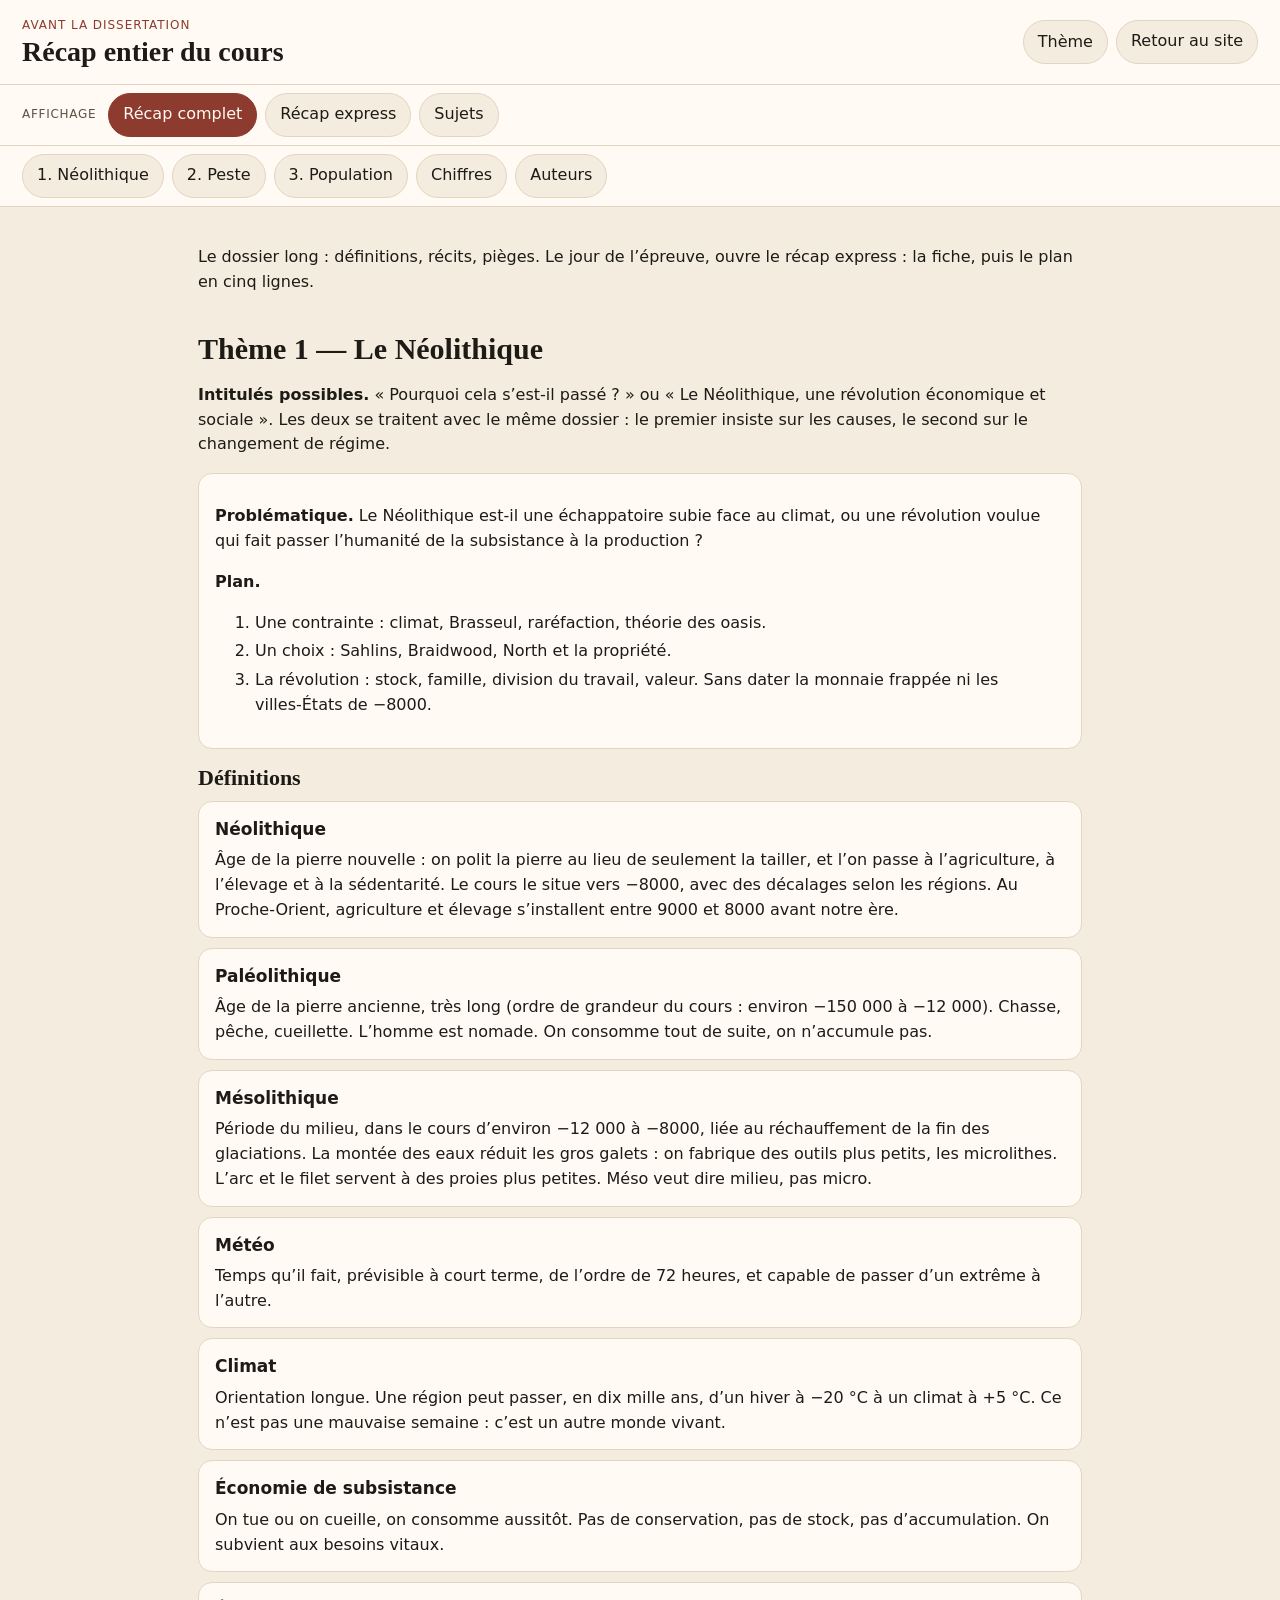
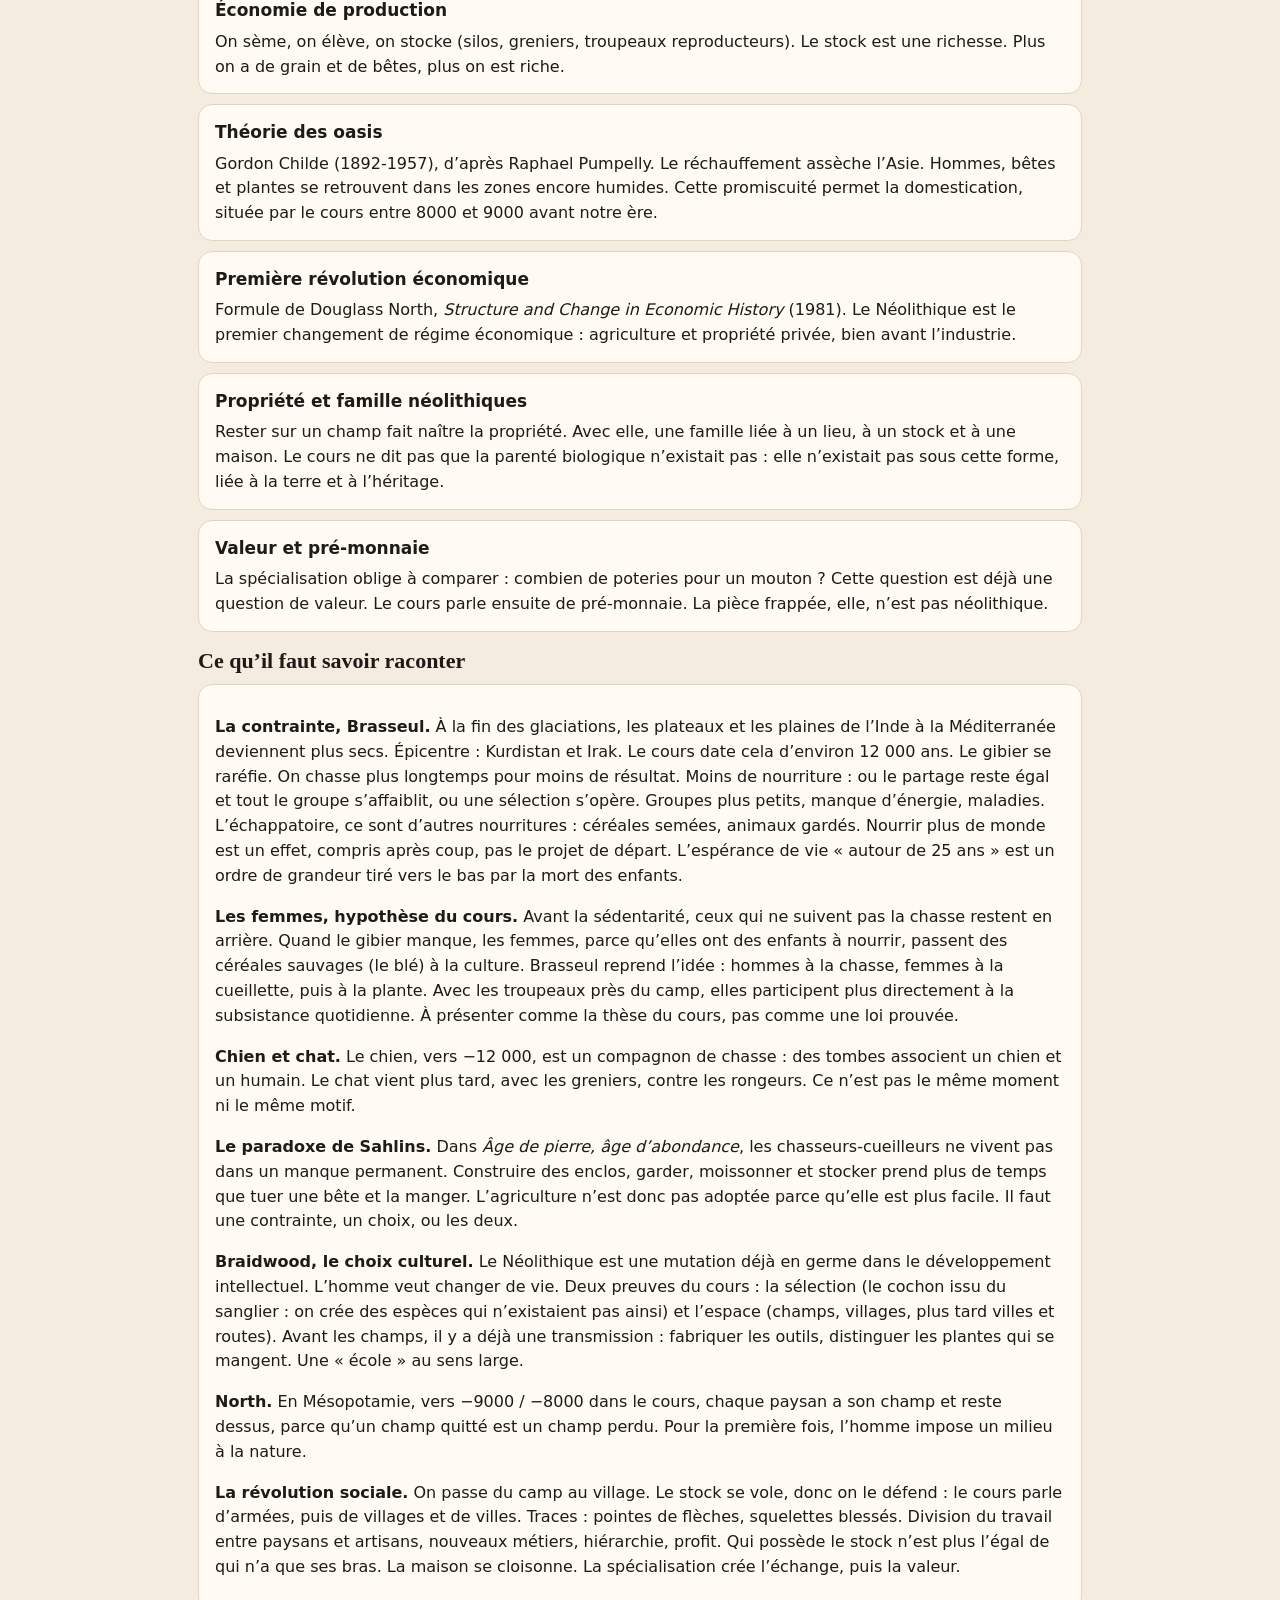
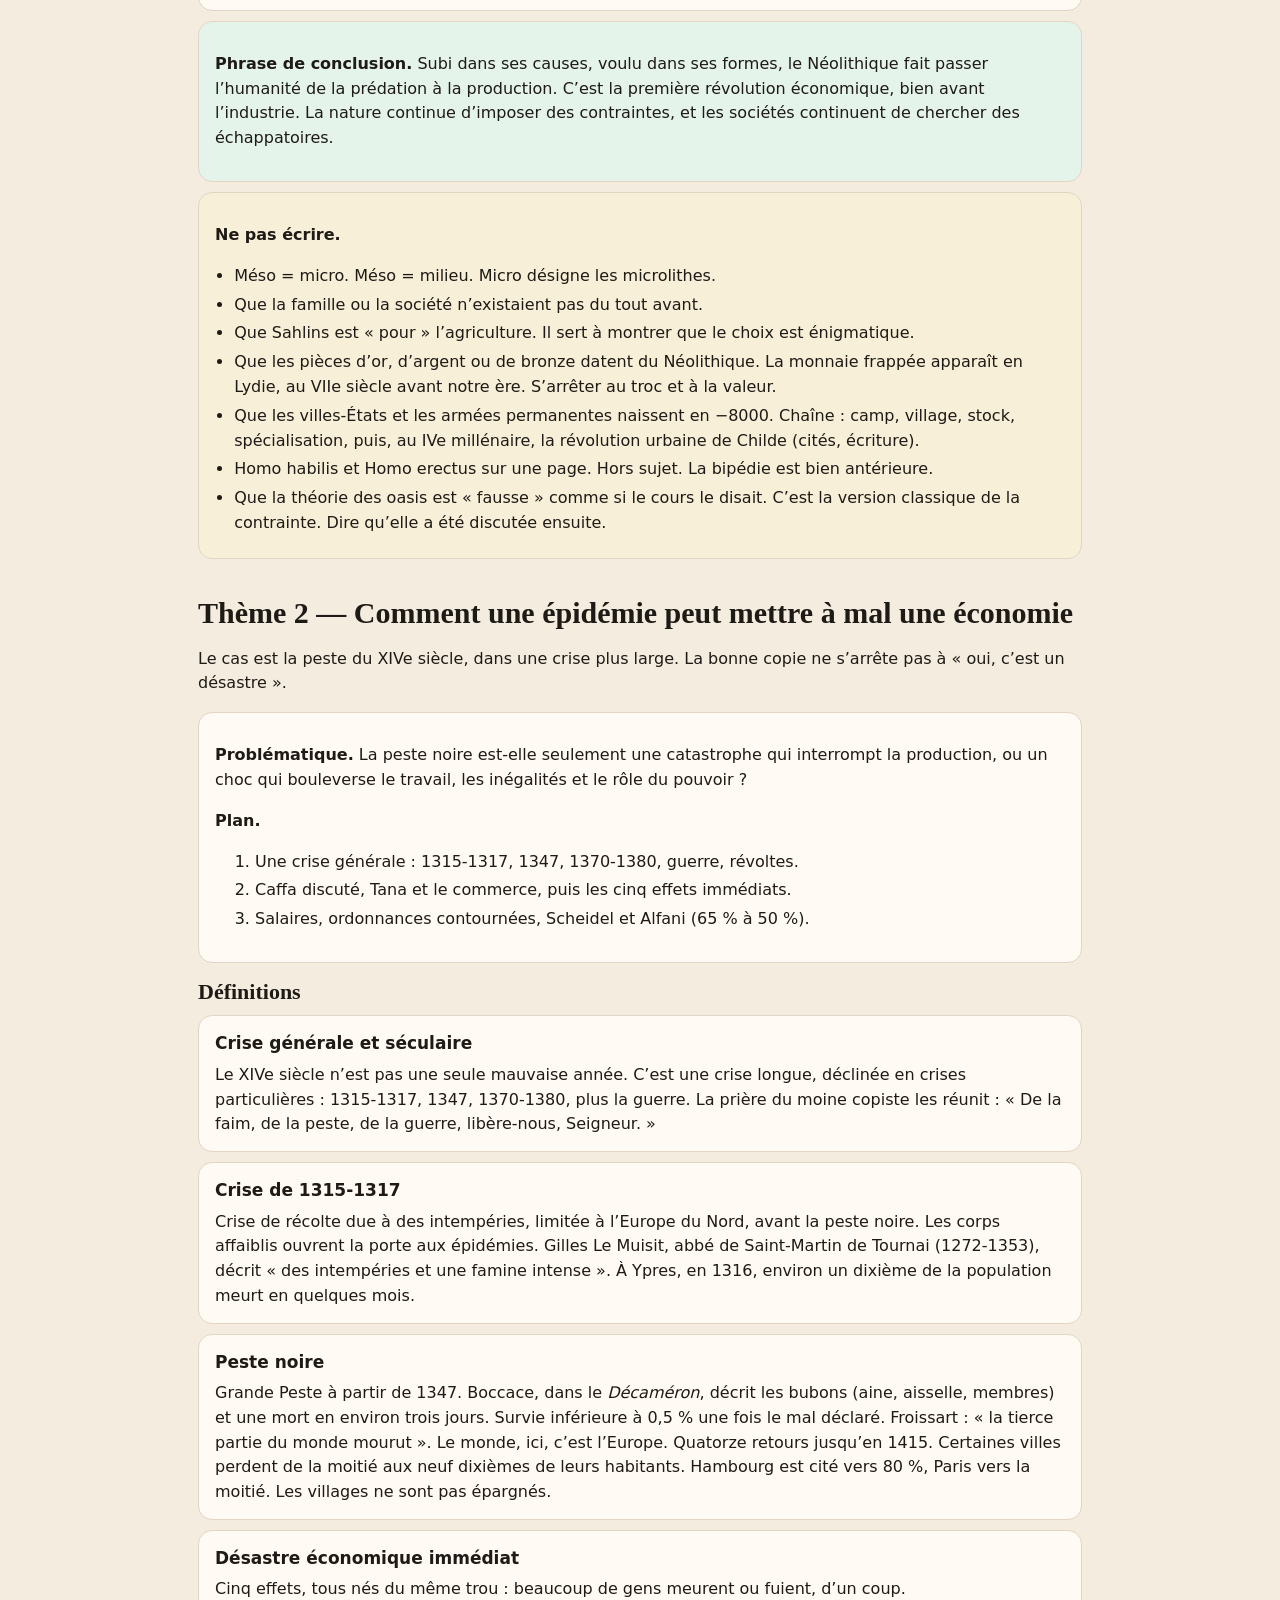
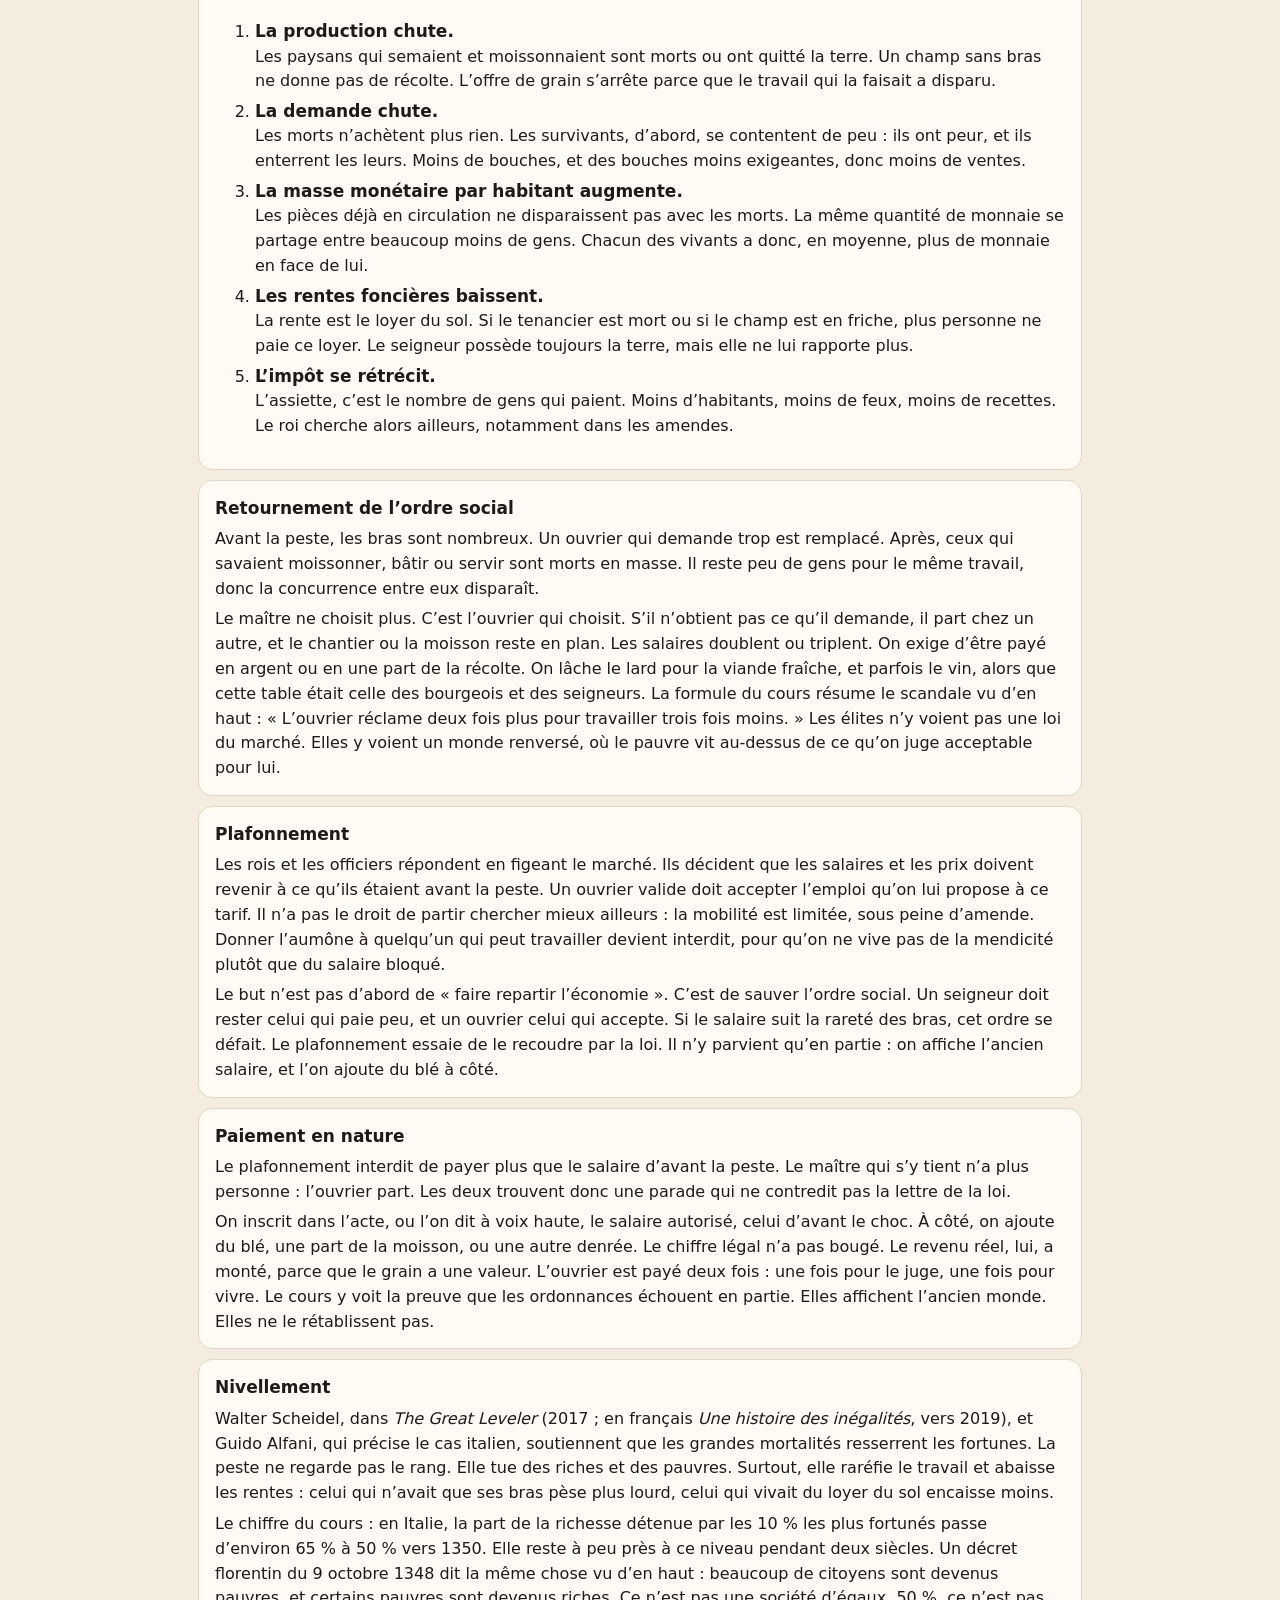
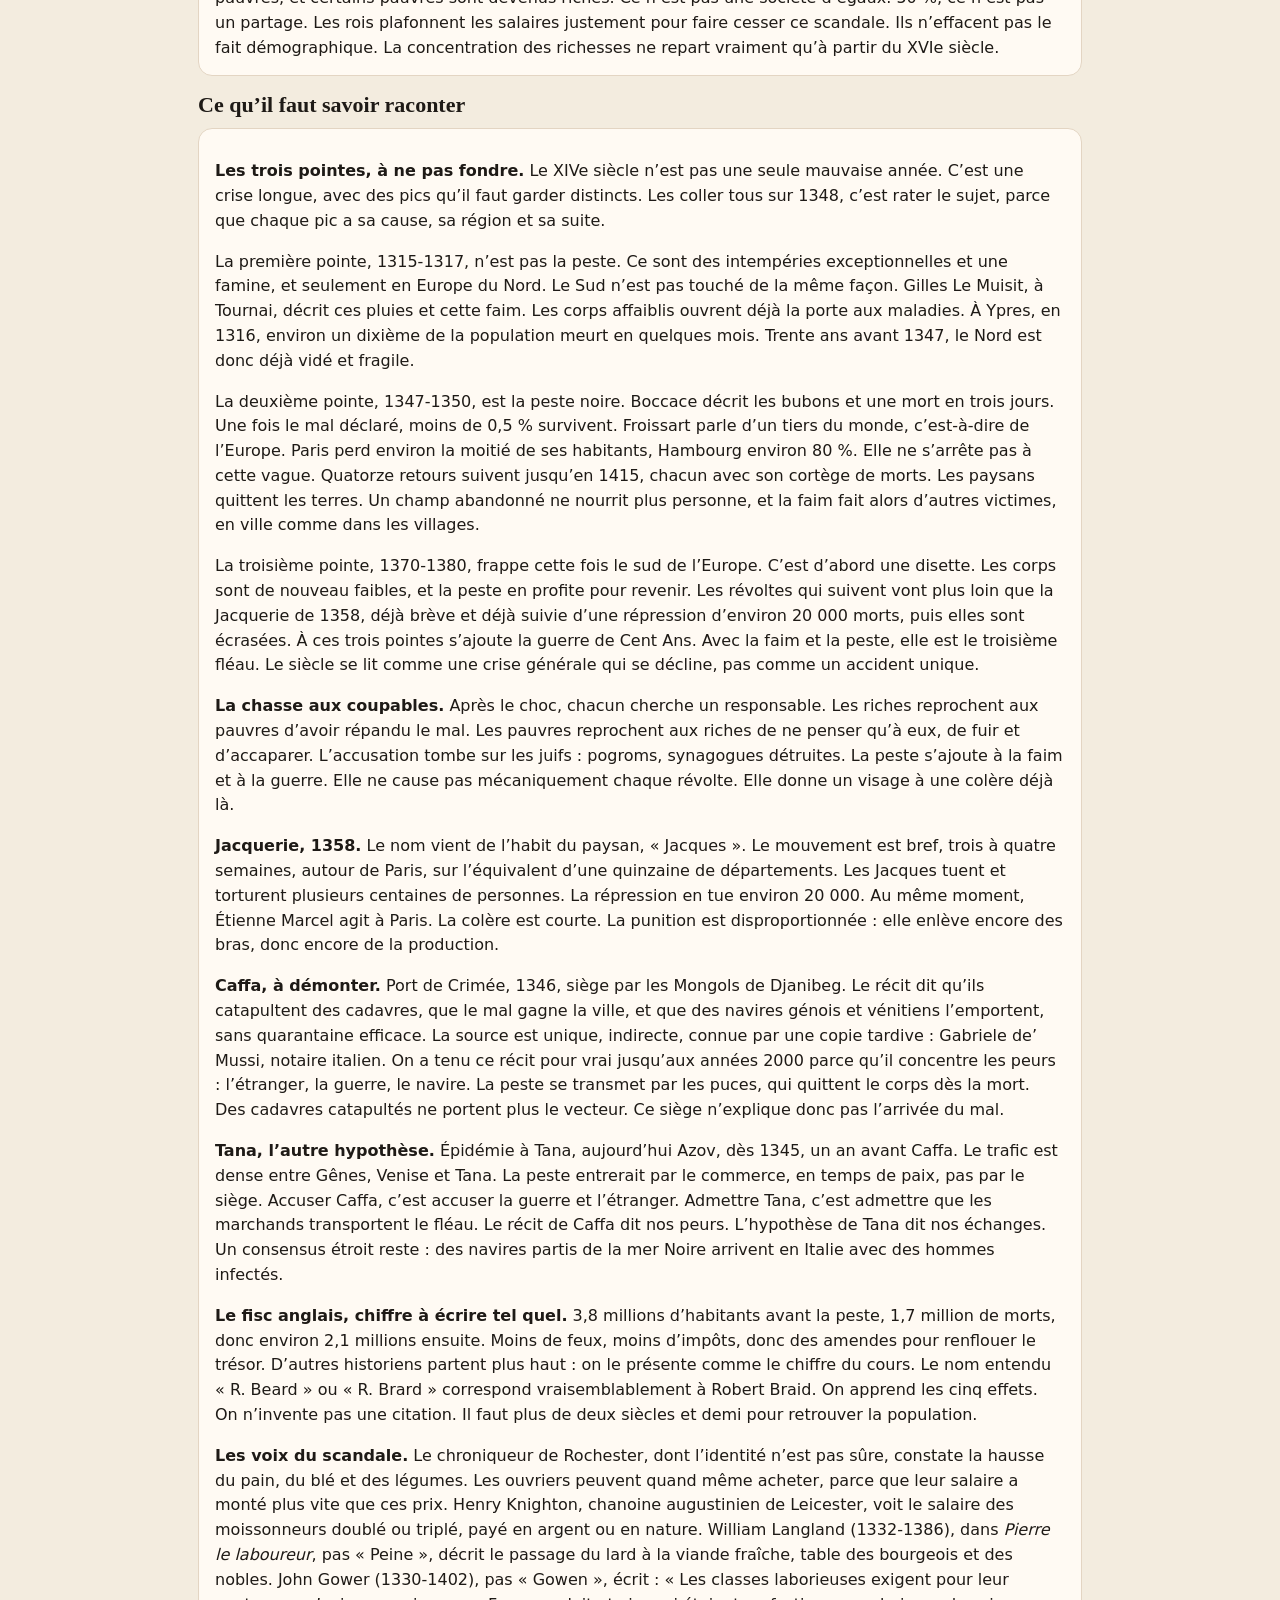
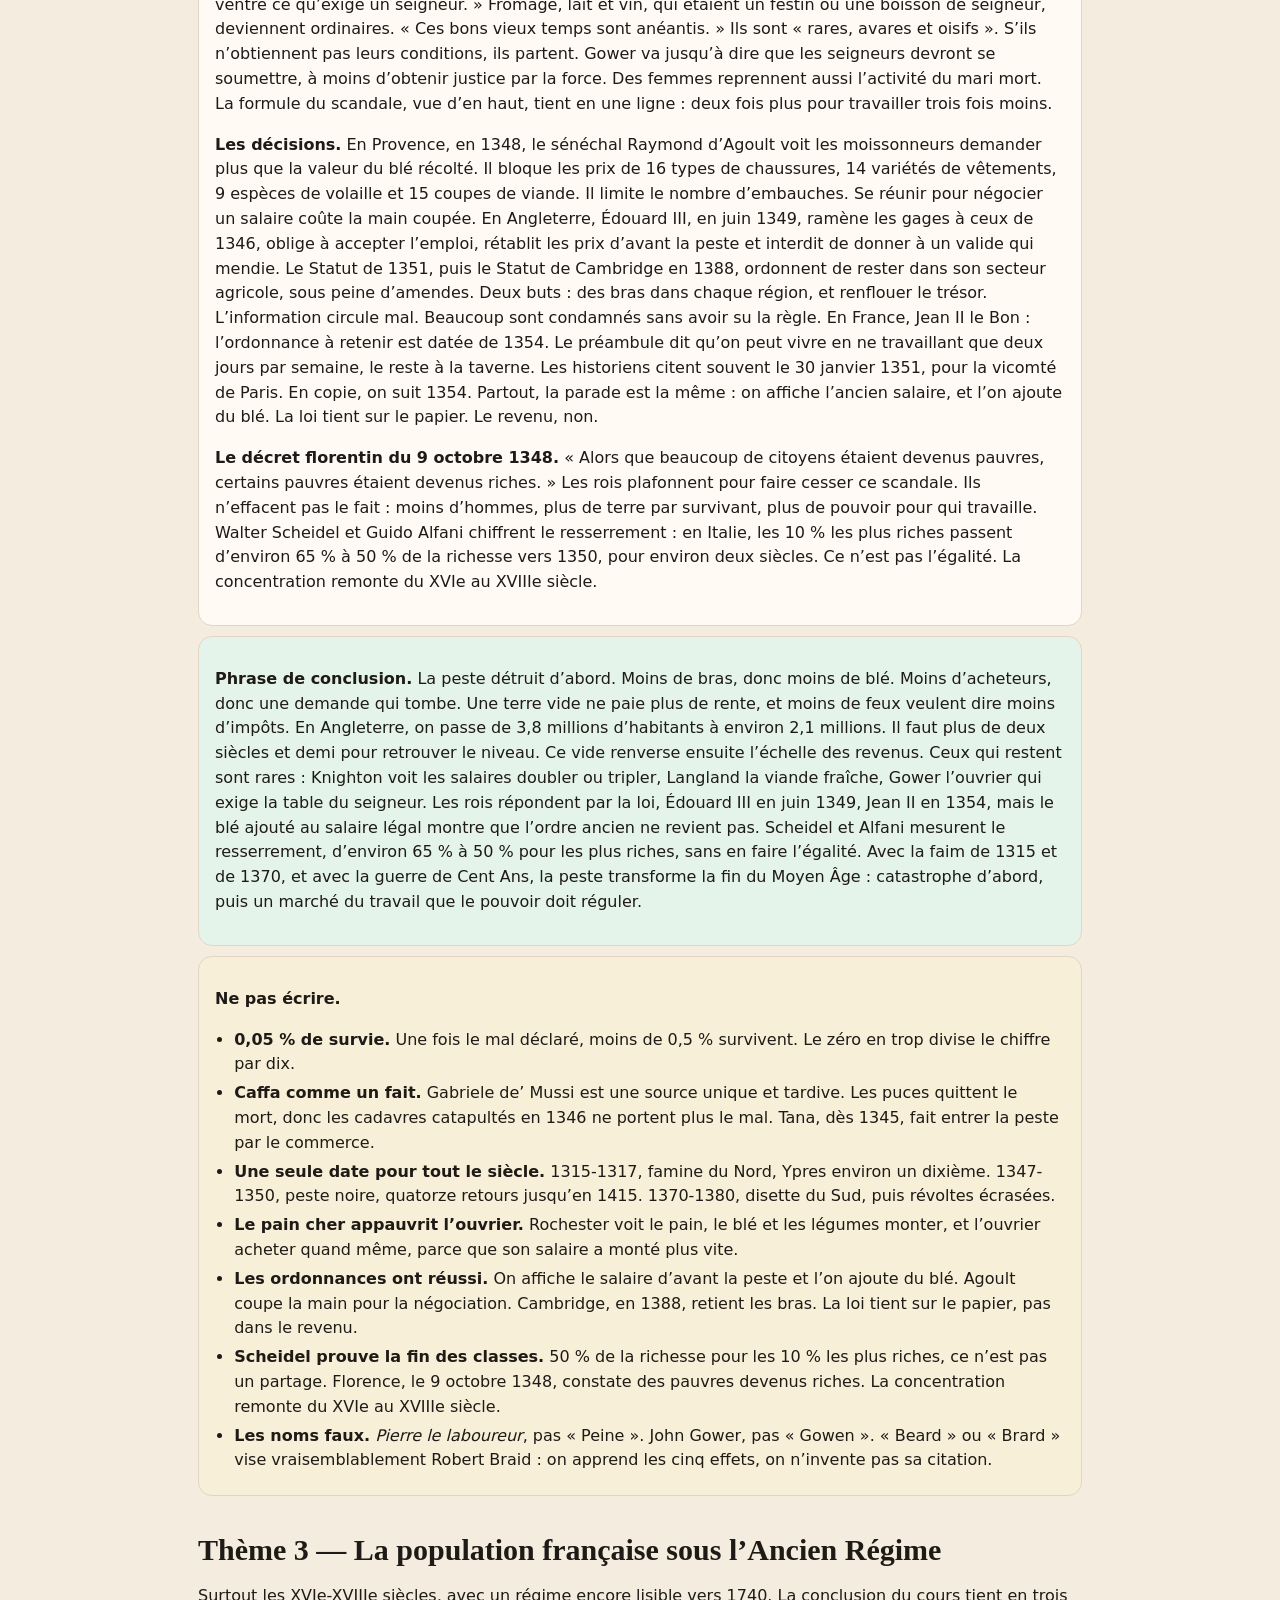
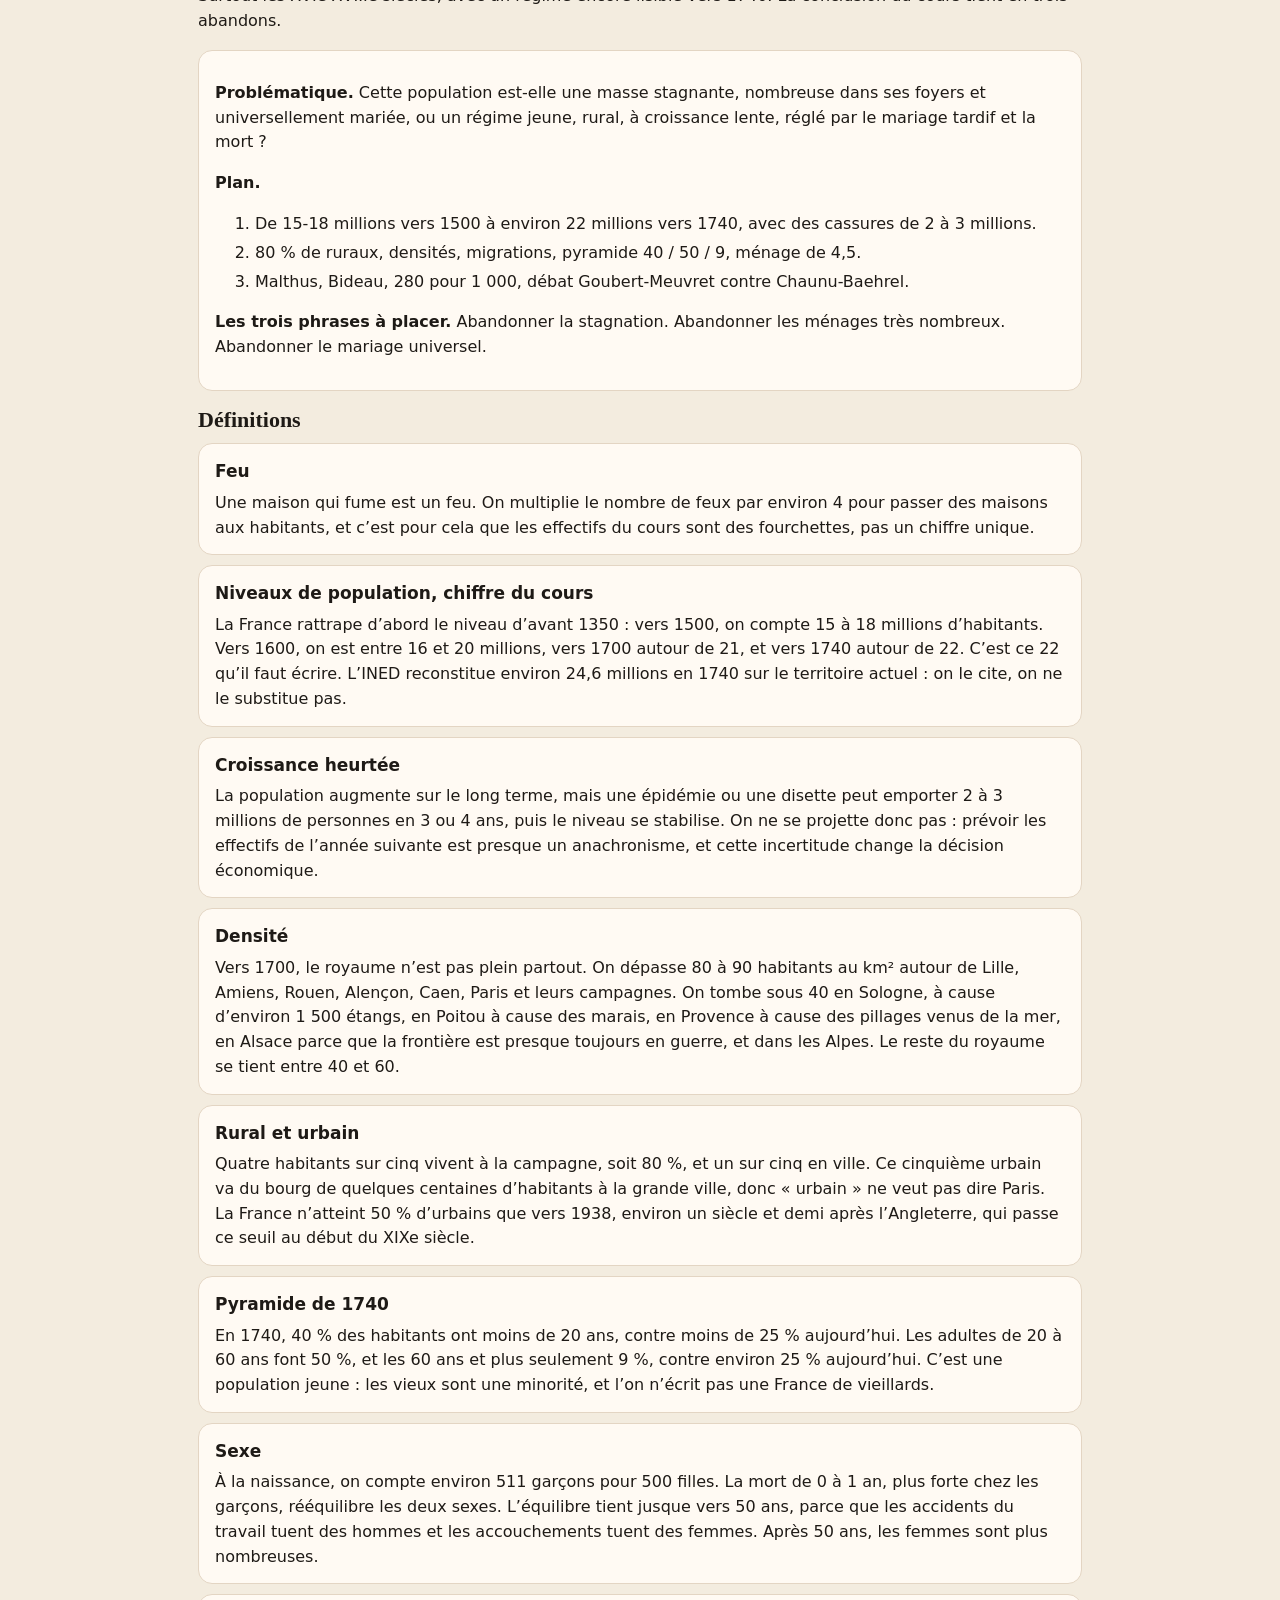
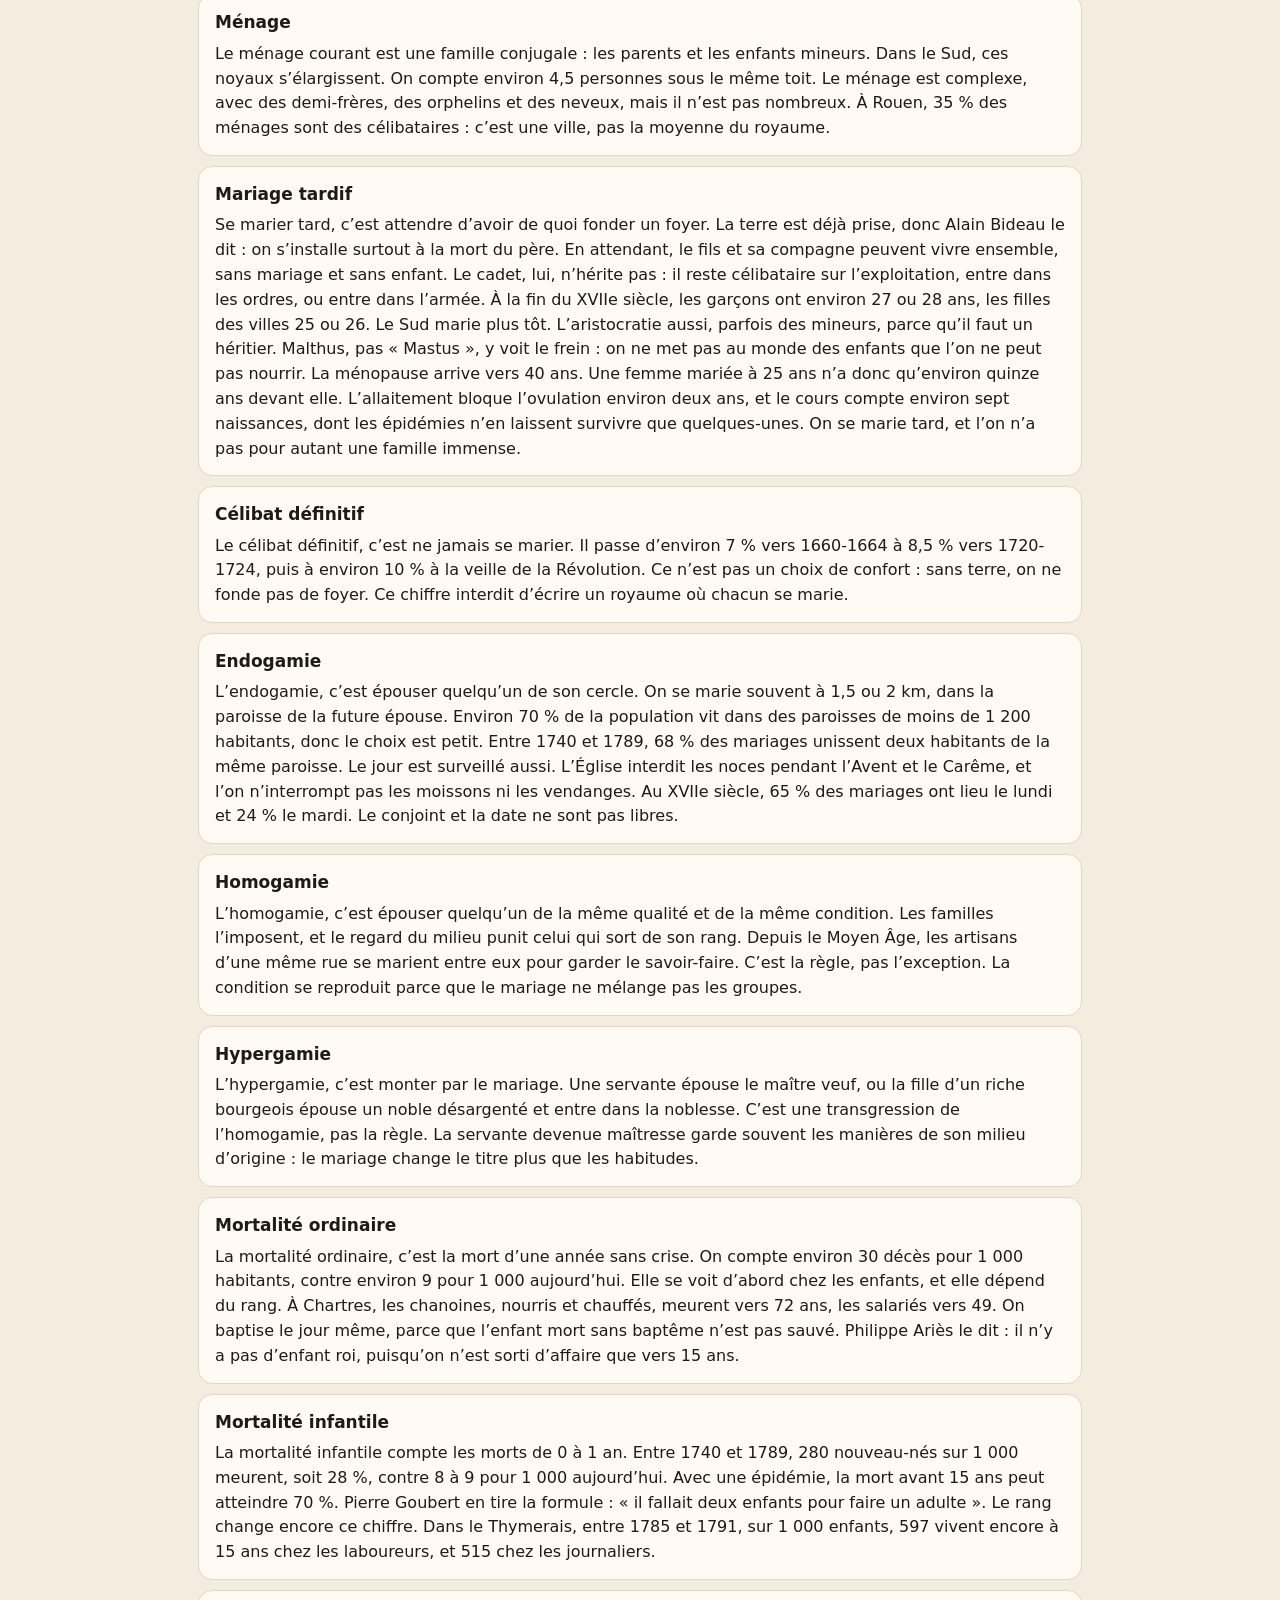
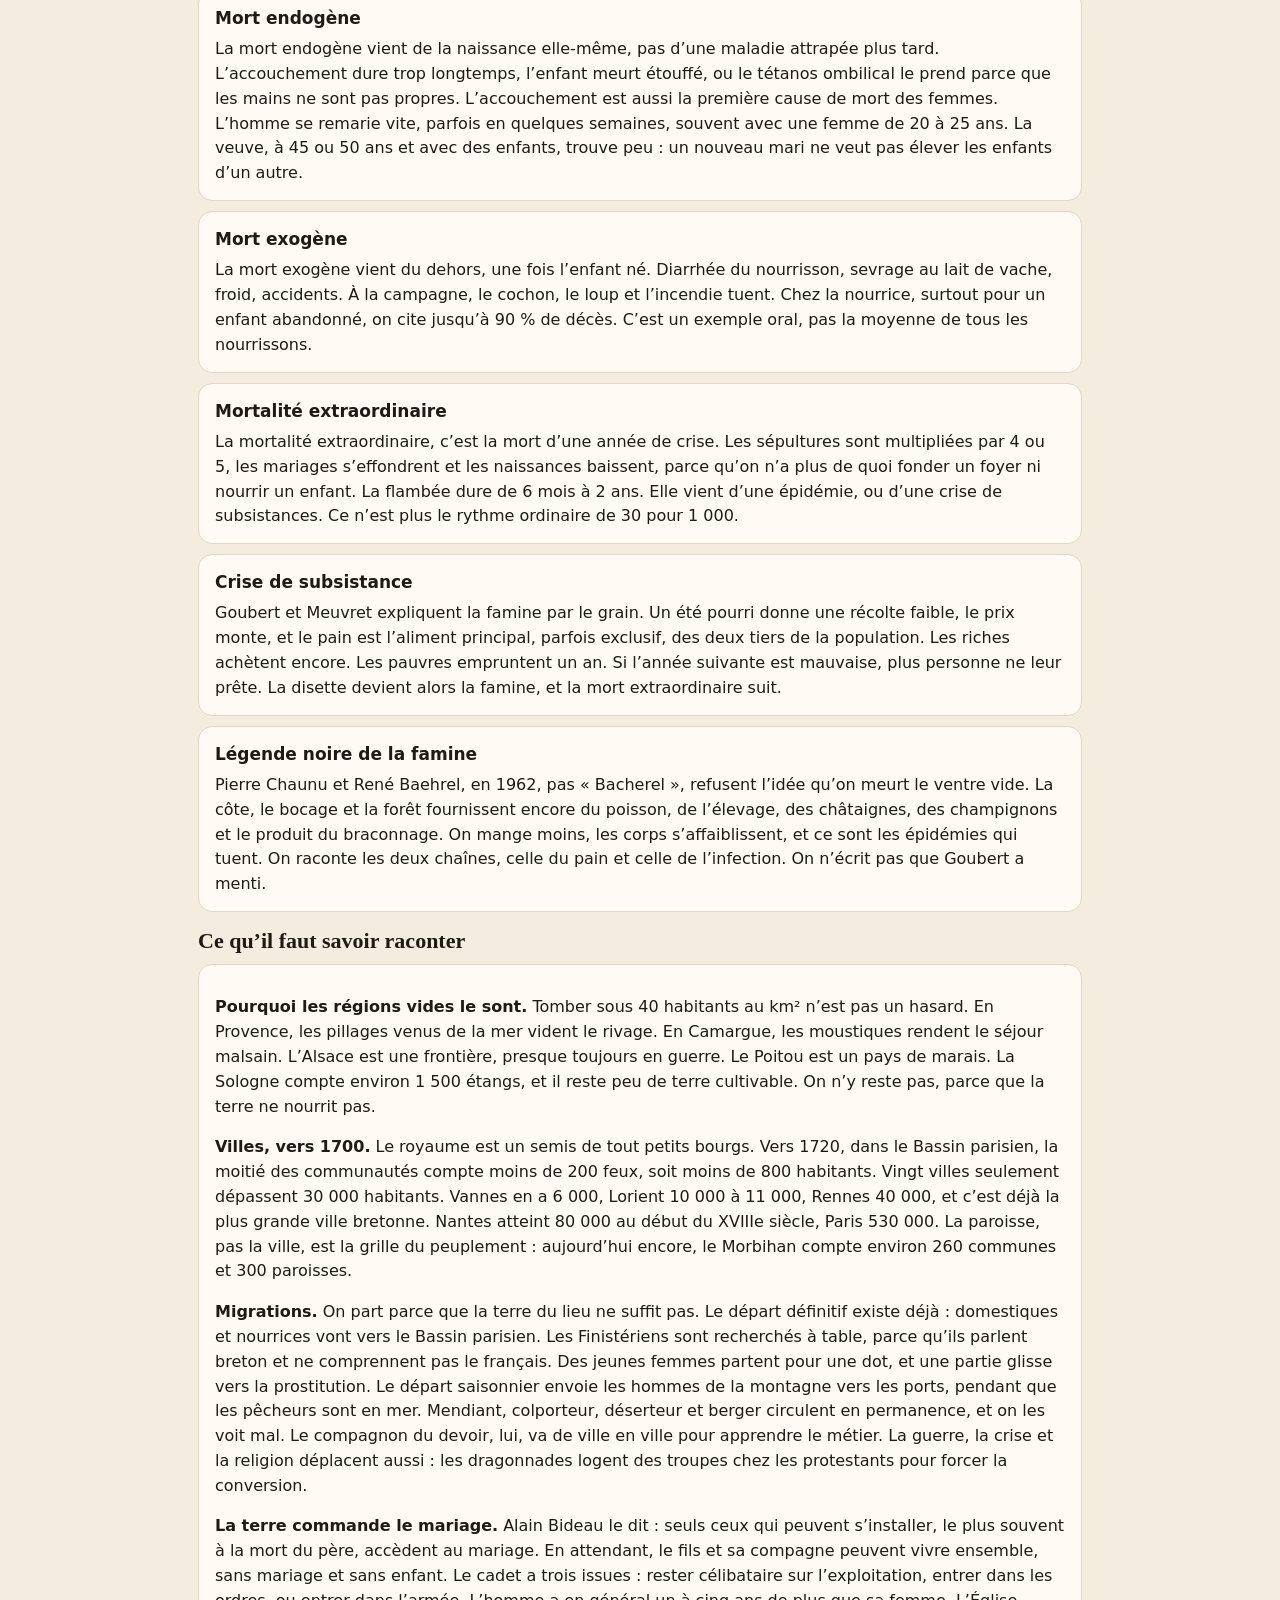
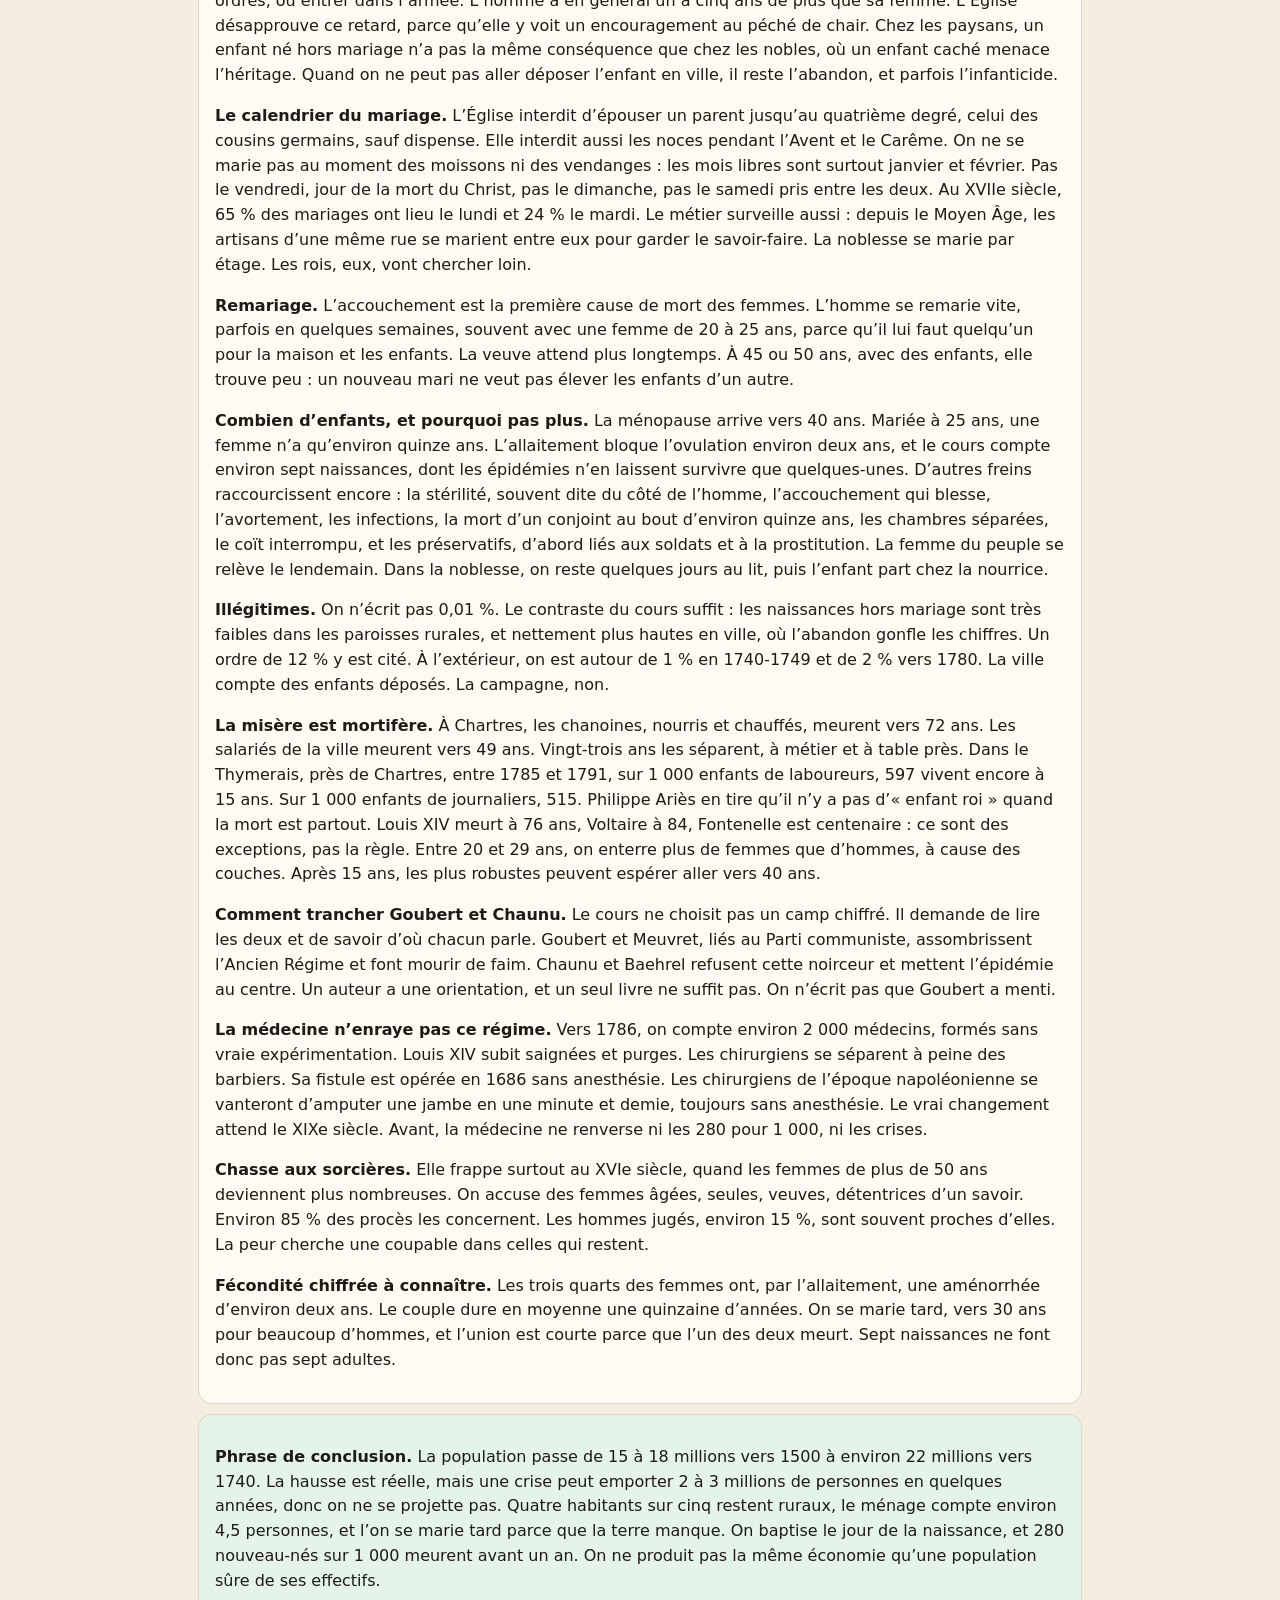
==== commit 715146af: "Ouvrir le récap dès l’adresse du site. Co-authored-by: Cursor <cursoragent@cursor.com>" ====
--- a/index.html
+++ b/index.html
@@ -3,1473 +3,12 @@
 <head>
 <meta charset="utf-8">
 <meta name="viewport" content="width=device-width, initial-scale=1, viewport-fit=cover">
-<title>Réviser — Histoire des faits économiques</title>
-<script>
-try {
-  var th = localStorage.getItem('hfe-theme');
-  if (th) document.documentElement.setAttribute('data-theme', th);
-  else if (window.matchMedia && matchMedia('(prefers-color-scheme: dark)').matches) document.documentElement.setAttribute('data-theme', 'dark');
-} catch (e) {}
-</script>
-<style>
-:root {
-  color-scheme: light;
-  --bg: #f3ecdf;
-  --paper: #fffaf3;
-  --ink: #1e1a16;
-  --muted: #5c5348;
-  --line: #e3d5c3;
-  --accent: #8d3b2f;
-  --accent-ink: #fff8f4;
-  --ok: #1d6b42;
-  --ok-bg: #e5f4eb;
-  --bad: #8d3b2f;
-  --bad-bg: #f8e8e4;
-  --warn: #8a5a12;
-  --warn-bg: #f8efd8;
-  --shadow: 0 12px 32px rgba(70, 44, 20, .06);
-  --sans: "Segoe UI", system-ui, sans-serif;
-  --serif: Palatino, "Palatino Linotype", "Iowan Old Style", Georgia, serif;
-}
-[data-theme="dark"] {
-  color-scheme: dark;
-  --bg: #141210;
-  --paper: #211c17;
-  --ink: #f4ecdf;
-  --muted: #cbbba6;
-  --line: #3c342c;
-  --accent: #e39a86;
-  --accent-ink: #211410;
-  --ok: #9ed7b4;
-  --ok-bg: #1a3326;
-  --bad: #f0b2a6;
-  --bad-bg: #3a221c;
-  --warn: #e6c98a;
-  --warn-bg: #3a2e18;
-  --shadow: none;
-}
-* { box-sizing: border-box; }
-html, body { margin: 0; padding: 0; }
-body {
-  font-family: var(--sans);
-  background: var(--bg);
-  color: var(--ink);
-  line-height: 1.5;
-  min-height: 100dvh;
-  font-size: 16px;
-  overflow-wrap: break-word;
-  padding-left: env(safe-area-inset-left);
-  padding-right: env(safe-area-inset-right);
-}
-.skip {
-  position: absolute; left: 12px; top: -40px; background: var(--accent); color: var(--accent-ink);
-  padding: 8px 12px; z-index: 5;
-}
-.skip:focus { top: 12px; }
-header.top {
-  display: flex; justify-content: space-between; align-items: center; gap: 16px;
-  padding: calc(16px + env(safe-area-inset-top)) 22px 16px; border-bottom: 1px solid var(--line); background: var(--paper);
-}
-.brand { display: flex; flex-direction: column; gap: 2px; }
-.kicker { font-size: 12px; letter-spacing: .08em; text-transform: uppercase; color: var(--accent); margin: 0; }
-header h1 { font-family: var(--serif); font-size: 22px; font-weight: 600; margin: 0; }
-.layout { display: grid; grid-template-columns: 230px 1fr; min-height: calc(100dvh - 70px); }
-.sidebar, .tabbar { background: var(--paper); }
-.sidebar { border-right: 1px solid var(--line); padding: 16px 12px; }
-.sidebar button, .tabbar button, .btn, .choice, .flip {
-  font: inherit; color: inherit; background: transparent; border: 1px solid transparent;
-  border-radius: 10px; cursor: pointer; text-align: left;
-}
-.sidebar button, .tabbar button {
-  display: block; width: 100%; padding: 10px 12px; margin-bottom: 4px; min-height: 44px;
-}
-.sidebar button[aria-current="page"], .tabbar button[aria-current="page"] {
-  background: var(--accent); color: var(--accent-ink);
-}
-main { padding: 28px 28px 48px; max-width: 920px; }
-h2 { font-family: var(--serif); font-weight: 600; font-size: 32px; margin: 0 0 8px; line-height: 1.2; }
-h3 { font-family: var(--serif); font-size: 22px; margin: 0 0 8px; }
-.lead, .muted { color: var(--muted); }
-.grid { display: grid; grid-template-columns: repeat(auto-fit, minmax(180px, 1fr)); gap: 12px; margin: 18px 0; }
-.panel {
-  background: var(--paper); border: 1px solid var(--line); border-radius: 14px;
-  padding: 16px; box-shadow: var(--shadow);
-}
-.stat { font-family: var(--serif); font-size: 28px; margin: 4px 0; }
-.row { display: flex; flex-wrap: wrap; gap: 8px; align-items: center; }
-.btn {
-  border-color: var(--line); background: var(--paper); padding: 10px 14px; min-height: 44px;
-  text-decoration: none; display: inline-flex; align-items: center;
-}
-.btn.primary { background: var(--accent); color: var(--accent-ink); border-color: var(--accent); }
-.btn[aria-pressed="true"] { background: var(--accent); color: var(--accent-ink); border-color: var(--accent); }
-.btn.ok { background: var(--ok-bg); color: var(--ok); border-color: transparent; }
-.btn.bad { background: var(--bad-bg); color: var(--bad); border-color: transparent; }
-.track { display: block; height: 8px; background: var(--line); border-radius: 99px; overflow: hidden; flex: 1; }
-.fill { display: block; height: 100%; background: var(--accent); }
-.meter { display: grid; grid-template-columns: 150px 1fr auto; gap: 8px; align-items: center; margin: 8px 0; }
-.notion { border-top: 1px solid var(--line); padding: 12px 0; }
-.notion header { display: flex; justify-content: space-between; gap: 12px; align-items: center; }
-.notion h3 { font-size: 18px; }
-.tag { font-size: 12px; border-radius: 99px; padding: 2px 8px; background: var(--warn-bg); color: var(--warn); }
-.piege { background: var(--warn-bg); border-radius: 10px; padding: 10px 12px; }
-.exemple { border-left: 3px solid var(--accent); padding-left: 10px; }
-.choice { display: block; width: 100%; border-color: var(--line); background: var(--paper); padding: 12px 14px; margin: 8px 0; min-height: 44px; }
-.choice.good { background: var(--ok-bg); border-color: var(--ok); }
-.choice.wrong { background: var(--bad-bg); border-color: var(--bad); }
-.flip {
-  display: block; width: 100%; min-height: 220px; background: var(--paper); border: 1px solid var(--line);
-  border-radius: 16px; padding: 22px; text-align: left; box-shadow: var(--shadow);
-}
-.flip strong { font-family: var(--serif); font-size: 26px; font-weight: 600; display: block; margin-bottom: 8px; }
-input[type="text"], input[type="search"], textarea, select {
-  font: inherit; color: inherit; background: var(--paper); border: 1px solid var(--line);
-  border-radius: 10px; padding: 10px 12px; width: 100%;
-}
-textarea, input, select { font-size: 16px; }
-textarea { min-height: 280px; resize: vertical; }
-input[type="range"] { width: 100%; accent-color: var(--accent); }
-.toast {
-  position: fixed; bottom: calc(84px + env(safe-area-inset-bottom)); left: 50%; transform: translateX(-50%);
-  background: var(--ink); color: var(--bg); padding: 10px 14px; border-radius: 10px; z-index: 6;
-}
-.tabbar {
-  display: none; position: fixed; left: 0; right: 0; bottom: 0; gap: 4px;
-  overflow-x: auto; -webkit-overflow-scrolling: touch; border-top: 1px solid var(--line);
-  padding: 6px 6px calc(6px + env(safe-area-inset-bottom)); z-index: 4;
-}
-.tabbar button { width: auto; white-space: nowrap; margin: 0; }
-.circles { display: flex; gap: 6px; flex-wrap: wrap; margin: 8px 0 14px; }
-.dot { width: 16px; height: 16px; border-radius: 50%; background: var(--accent); display: inline-block; }
-.dot.ghost { background: transparent; border: 1px dashed var(--muted); }
-.clock.warn { color: var(--bad); font-weight: 700; }
-:focus-visible { outline: 2px solid var(--accent); outline-offset: 2px; }
-@media (max-width: 800px) {
-  .layout { grid-template-columns: 1fr; }
-  .sidebar { display: none; }
-  .tabbar { display: flex; }
-  main { padding: 20px 16px calc(108px + env(safe-area-inset-bottom)); }
-  h2 { font-size: 26px; }
-  .meter { grid-template-columns: 1fr; }
-}
-</style>
+<title>Récap — Histoire des faits économiques</title>
+<link rel="canonical" href="recap.html">
+<script>location.replace("recap.html");</script>
+<meta http-equiv="refresh" content="0; url=recap.html">
 </head>
 <body>
-<a class="skip" href="#contenu">Aller au contenu</a>
-<header class="top">
-  <div class="brand">
-    <p class="kicker">L1 · dissertation</p>
-    <h1>Histoire des faits économiques</h1>
-  </div>
-  <a class="btn" href="recap.html">Récap</a>
-  <button type="button" class="btn" data-act="theme" aria-label="Changer le thème clair ou sombre">Thème</button>
-</header>
-<div class="layout">
-  <nav class="sidebar" aria-label="Sections"></nav>
-  <main id="contenu" tabindex="-1"></main>
-</div>
-<nav class="tabbar" aria-label="Sections"></nav>
-<div id="toast" class="toast" role="status" hidden></div>
-<script id="cours-json" type="application/json">{"matiere":"Histoire des faits économiques","semestre":"L1","chapitres":[{"id":"ch1","titre":"Le Néolithique, une révolution économique et sociale","resume":"Le Néolithique fait passer l'humanité de la prédation à la production. Le climat (Brasseul, oasis de Childe) pousse au changement, mais Sahlins, Braidwood et North y lisent aussi un choix culturel : propriété, stock et domination de la nature.","notions":[{"id":"ch1-n1","terme":"Néolithique","definition":"Âge de la pierre nouvelle : on polit la pierre au lieu de seulement la tailler, et l'on passe à l'agriculture, à l'élevage et à la sédentarité.","explication_simple":"Le mot désigne un outil, le cours désigne un régime économique. Sans champs, troupeaux et villages, la définition est incomplète.","exemple":"Vers −8000 au Proche-Orient, les galets taillés cèdent la place à la pierre polie, et les groupes sèment des céréales au lieu de seulement les cueillir.","piege":"Définir le Néolithique uniquement par la pierre polie, sans agriculture ni sédentarité.","liees":["ch1-n2","ch1-n4"],"importance":3,"source":"cours"},{"id":"ch1-n2","terme":"Paléolithique et Mésolithique","definition":"Le Paléolithique est l'âge de la pierre ancienne, nomade, fondé sur la chasse et la cueillette. Le Mésolithique est la période du milieu, liée au réchauffement, avec des microlithes, l'arc et le filet.","explication_simple":"Ces deux âges servent de contraste. On y consomme tout de suite, on n'accumule pas.","exemple":"Le cours situe le Paléolithique environ de −150 000 à −12 000, et le Mésolithique de −12 000 à −8000, avec des décalages selon les régions.","piege":"Méso signifie milieu, pas micro. Les microlithes sont les petits outils. Ne pas développer Homo habilis et Homo erectus : la bipédie est bien antérieure, et ce n'est pas le sujet.","liees":["ch1-n1","ch1-n4"],"importance":2,"source":"cours"},{"id":"ch1-n3","terme":"Météo et climat","definition":"La météo se prévoit à court terme, de l'ordre de 72 heures. Le climat est une orientation longue, capable de transformer la faune et la flore.","explication_simple":"Le Néolithique répond à un changement de climat, pas à une mauvaise semaine.","exemple":"Une région qui passe de −20 °C à +5 °C en dix mille ans change de monde vivant, pas seulement de temps qu'il fait.","piege":"Appeler « météo » l'assèchement post-glaciaire.","liees":["ch1-n5"],"importance":2,"source":"cours"},{"id":"ch1-n4","terme":"Économie de subsistance et économie de production","definition":"La subsistance tue ou cueille et consomme aussitôt, sans stock. La production sème, élève, conserve et accumule.","explication_simple":"Le stock est le critère. Sans grenier ni troupeau reproducteur, il n'y a pas de richesse qui demeure.","exemple":"Le chasseur mange la bête le jour même. Le paysan remplit un silo et garde des bêtes pour qu'elles se reproduisent : plus le stock est gros, plus il est riche.","piege":"Présenter l'agriculture comme plus facile. Sahlins dit l'inverse.","liees":["ch1-n8","ch1-n11"],"importance":3,"source":"cours"},{"id":"ch1-n5","terme":"Thèse climatique de Brasseul","definition":"À la fin des glaciations, les plateaux et les plaines de l'Inde à la Méditerranée, avec un épicentre au Kurdistan et en Irak, deviennent plus secs. Le gibier se raréfie et les chasseurs doivent changer de mode de vie.","explication_simple":"Le Néolithique est d'abord, dans cette lecture, une échappatoire devant une nature moins généreuse.","exemple":"Le cours date cet assèchement d'environ 12 000 ans : moins de ressources, chasse plus longue, groupes affaiblis par le manque et la maladie.","piege":"Faire de la hausse démographique la cause initiale. Dans le cours, nourrir plus de monde est un effet, compris après coup.","liees":["ch1-n3","ch1-n6","ch1-n7"],"importance":3,"source":"cours"},{"id":"ch1-n6","terme":"Théorie des oasis","definition":"Gordon Childe, d'après Raphael Pumpelly : le réchauffement assèche l'Asie, hommes, bêtes et plantes se concentrent dans les zones encore humides, et cette promiscuité permet la domestication.","explication_simple":"On domestique parce qu'on est forcé de vivre à côté de l'animal, pas parce qu'on a d'abord eu l'idée abstraite de l'élever.","exemple":"Le cours place cette domestication entre 8000 et 9000 avant notre ère. Le chien, vers −12 000, est un cas à part : compagnon de chasse, enterré avec des humains. Le chat arrive avec les greniers et les rongeurs.","piege":"Présenter la théorie des oasis comme abandonnée par le cours. Elle est la version classique de la contrainte. Dire qu'elle a été discutée ensuite, pas qu'elle est « fausse » dans la bouche du professeur.","liees":["ch1-n5","ch1-n9"],"importance":3,"source":"cours"},{"id":"ch1-n7","terme":"Rôle des femmes dans le passage à l'agriculture","definition":"Le cours attribue aux femmes, moins prises par la chasse et chargées de nourrir les enfants, le passage des céréales sauvages, dont le blé, à une alimentation cultivée.","explication_simple":"La division du travail paléolithique (hommes à la chasse, femmes et enfants restés en arrière) se défait quand les troupeaux vivent près du camp.","exemple":"Brasseul reprend la même idée : les femmes cueillaient déjà, ce sont elles qui essaient de planter quand le gibier manque.","piege":"En faire une loi démontrée plutôt que la thèse du cours. La formuler comme l'hypothèse enseignée.","liees":["ch1-n5","ch1-n11"],"importance":2,"source":"cours"},{"id":"ch1-n8","terme":"Paradoxe de Sahlins","definition":"Marshall Sahlins montre que les chasseurs-cueilleurs travaillent moins longtemps pour se nourrir que les paysans. L'agriculture n'est donc pas adoptée parce qu'elle est plus légère.","explication_simple":"Le paradoxe oblige à chercher une contrainte ou un choix, pas un confort.","exemple":"Construire des enclos, garder le bétail et moissonner prend plus de temps que tuer une bête et la manger le jour même.","piege":"Citer Sahlins comme partisan de l'agriculture. Il sert à montrer que le choix est énigmatique.","liees":["ch1-n4","ch1-n9"],"importance":3,"source":"cours"},{"id":"ch1-n9","terme":"Thèse culturelle de Braidwood","definition":"Robert Braidwood lit le Néolithique comme une mutation intellectuelle : l'homme veut changer de vie, sélectionner les espèces et façonner l'espace, il ne fait pas que subir le climat.","explication_simple":"S'adapter ou disparaître ne suffit plus. Le cours ajoute une volonté.","exemple":"Le cochon obtenu à partir du sanglier, les champs et les villages : l'homme impose un milieu à la nature au lieu de seulement le parcourir.","piege":"Opposer Braidwood à Brasseul comme si le cours éliminait la contrainte. La copie forte tient les deux.","liees":["ch1-n5","ch1-n8","ch1-n10"],"importance":3,"source":"cours"},{"id":"ch1-n10","terme":"Première révolution économique selon North","definition":"Douglass North, dans Structure and Change in Economic History (1981), fait du Néolithique la première révolution économique : agriculture et propriété privée, bien avant l'industrie.","explication_simple":"Ce n'est plus un chapitre de préhistoire à côté de l'économie. C'est le premier changement de régime.","exemple":"En Mésopotamie, vers −9000 / −8000 dans le cours, chaque paysan a son champ et reste dessus, parce qu'un champ quitté est un champ perdu.","piege":"Réserver le mot « révolution économique » à 1760. Le cours l'emploie déjà pour le Néolithique, la révolution industrielle venant ensuite.","liees":["ch1-n9","ch1-n11"],"importance":3,"source":"cours"},{"id":"ch1-n11","terme":"Propriété, famille et stockage","definition":"La sédentarité fait apparaître le stock (silos, greniers, troupeaux), la propriété du champ et une famille liée à la maison et à l'héritage.","explication_simple":"On reste parce qu'il y a quelque chose à garder. La maison se cloisonne, le travail se divise entre paysans et artisans.","exemple":"Le grenier et la pièce séparée sont les signes matériels du cours : une richesse qui a un lieu, une vie domestique qui n'est plus le camp.","piege":"Écrire que la famille n'existait pas du tout. Le cours dit qu'elle n'existait pas comme unité liée à la terre et à la transmission.","liees":["ch1-n4","ch1-n10","ch1-n12"],"importance":3,"source":"cours"},{"id":"ch1-n12","terme":"Valeur, troc et pré-monnaie","definition":"La spécialisation oblige à comparer les biens. Le troc fait naître la notion de valeur, puis, dans le vocabulaire du cours, une pré-monnaie.","explication_simple":"Dès qu'on échange des objets différents, il faut une échelle : ceci vaut cela.","exemple":"Combien de poteries contre un mouton ? La question suffit à montrer la naissance de la valeur.","piege":"Dater les pièces d'or, d'argent ou de bronze du Néolithique. La monnaie frappée apparaît en Lydie au VIIe siècle avant notre ère. En copie, s'arrêter au troc et à la valeur.","liees":["ch1-n11","ch1-n13"],"importance":2,"source":"cours"},{"id":"ch1-n13","terme":"Hiérarchie, violence et défense du stock","definition":"Le stock crée de l'inégalité et quelque chose à défendre. Le cours lie à ce moment la hiérarchie, le profit, les traces de guerre et le passage du village à la ville.","explication_simple":"Qui possède le grain n'est plus l'égal de qui n'a que ses bras. Ce qui se vole se protège.","exemple":"Pointes de flèches et squelettes blessés par des armes sont les preuves archéologiques que le cours retient.","piege":"Faire naître en −8000 les armées permanentes et les villes-États. La révolution urbaine de Childe, avec cités et écriture, se place au IVe millénaire. Présenter une chaîne, pas un seul jour.","liees":["ch1-n11","ch1-n12"],"importance":2,"source":"cours"}],"exercices_types":[{"id":"ex-ch1-diss","intitule":"Dissertation : Le Néolithique, une révolution économique et sociale (ou : Pourquoi cela s'est-il passé ?)","donnees":{"sujet":"Le Néolithique, une révolution économique et sociale","problematique":"Le Néolithique est-il une échappatoire subie face au climat, ou une révolution voulue qui fait passer l'humanité de la subsistance à la production ?"},"etapes":["Accroche sur la pierre polie, puis définition : agriculture, élevage, sédentarité.","Annoncer les deux lectures, contrainte et choix, sans en éliminer une.","I. Brasseul, climat contre météo, raréfaction, théorie des oasis, femmes et céréales.","II. Sahlins (c'est plus de travail), Braidwood, North 1981, sélection du cochon, champs.","III. Stock, propriété, famille, division du travail, valeur. Sans dater la monnaie frappée ni les villes-États de −8000.","Conclure : subi dans ses causes, voulu dans ses formes, premier changement de régime économique."],"resultat":"Copie qui répond aux deux intitulés du thème et qui ne transforme pas la pré-monnaie en pièces lydiennes.","notions_mobilisees":["ch1-n1","ch1-n4","ch1-n5","ch1-n6","ch1-n8","ch1-n9","ch1-n10","ch1-n11","ch1-n12"]}]},{"id":"ch2","titre":"Comment une épidémie peut mettre à mal une économie","resume":"La peste de 1347 s'inscrit dans une crise générale du XIVe siècle. Elle casse la production et l'impôt, mais elle renchérit le travail, réduit l'écart de richesse et pousse les rois à réguler salaires et prix.","notions":[{"id":"ch2-n1","terme":"Crise générale et séculaire","definition":"Le XIVe siècle n'est pas une seule mauvaise année. C'est une crise longue, qui se décline en crises particulières : 1315-1317, 1347, 1370-1380, plus la guerre.","explication_simple":"Dire « la peste » sans le siècle, c'est rater le sujet. La faim et la guerre sont déjà là.","exemple":"La prière du moine copiste, « De la faim, de la peste, de la guerre, libère-nous, Seigneur », résume les trois fléaux que le cours tient ensemble.","piege":"Fondre 1315, 1347 et 1370 en une seule date.","liees":["ch2-n2","ch2-n3"],"importance":3,"source":"cours"},{"id":"ch2-n2","terme":"Crise alimentaire de 1315-1317","definition":"Crise de récolte limitée à l'Europe du Nord, due à des intempéries, avant la peste noire. Les corps affaiblis ouvrent la porte aux épidémies.","explication_simple":"C'est la première pointe du siècle, pas encore le bacille de 1347.","exemple":"Gilles Le Muisit, abbé de Saint-Martin de Tournai, décrit intempéries et famine. À Ypres, en 1316, environ un dixième de la population meurt en quelques mois.","piege":"Étendre cette famine à toute l'Europe du Sud. Le cours la limite au Nord.","liees":["ch2-n1"],"importance":2,"source":"cours"},{"id":"ch2-n3","terme":"Peste noire et mortalité","definition":"Grande Peste à partir de 1347. Bubons, mort en environ trois jours, survie inférieure à 0,5 % une fois le mal déclaré. Froissart parle du tiers de l'Europe. Quatorze retours jusqu'en 1415.","explication_simple":"Le choc démographique est le moteur de tous les effets économiques qui suivent.","exemple":"Boccace, dans le Décaméron, décrit les bubons à l'aine et à l'aisselle. Hambourg est cité pour une perte de l'ordre de 80 %, Paris pour environ la moitié.","piege":"Écrire 0,05 % de survie : c'est une virgule mal entendue. Retenir moins de 0,5 %.","liees":["ch2-n1","ch2-n6"],"importance":3,"source":"cours"},{"id":"ch2-n4","terme":"Haine de classe, pogroms et révoltes","definition":"La peste nourrit la recherche de coupables : haine entre riches et pauvres, accusations contre les juifs, pogroms. Elle s'ajoute aux révoltes de 1358 et à celles des années 1370-1380.","explication_simple":"Le traumatisme n'est pas seulement le nombre de morts. C'est la chasse au responsable.","exemple":"Jacquerie de 1358, brève, autour de Paris : plusieurs centaines de morts du côté des seigneurs, environ 20 000 dans la répression. Au même moment, Étienne Marcel à Paris.","piege":"Écrire que la peste « cause » mécaniquement chaque révolte. Le cours dit qu'elle s'ajoute à la faim et à la guerre.","liees":["ch2-n1","ch2-n3"],"importance":2,"source":"cours"},{"id":"ch2-n5","terme":"Caffa ou Tana","definition":"Le récit de Caffa (1346, Djanibeg, cadavres catapultés, navires génois et vénitiens) repose sur Gabriele de' Mussi, source unique, indirecte et tardive. L'hypothèse alternative fait entrer la peste par le commerce à Tana, aujourd'hui Azov, dès 1345.","explication_simple":"Accuser Caffa, c'est accuser la guerre et l'étranger. Admettre Tana, c'est admettre que les échanges de temps de paix transportent le fléau.","exemple":"Les puces quittent le corps dès la mort : des cadavres catapultés ne portent plus le vecteur. L'argument biologique du cours suffit à ne pas réciter Caffa comme un fait.","piege":"Raconter le catapultage comme un événement certain. Le cours passe son temps à le démonter.","liees":["ch2-n3","ch2-n6"],"importance":3,"source":"cours"},{"id":"ch2-n6","terme":"Désastre économique immédiat","definition":"À court terme, la peste casse la production et la demande, augmente la monnaie par survivant, fait baisser les rentes foncières et rétrécit l'impôt.","explication_simple":"Moins de bras dans les champs, moins de bouches qui achètent, moins de contribuables, des terres sans locataire.","exemple":"Le cours retient pour l'Angleterre 3,8 millions d'habitants avant la peste et 1,7 million de morts, donc un trou fiscal qui pousse à chercher des amendes.","piege":"Attribuer une citation mot à mot à « R. Beard » ou « R. Brard ». Le nom entendu correspond vraisemblablement à Robert Braid. Apprendre les cinq effets, ne pas inventer le livre.","liees":["ch2-n3","ch2-n9"],"importance":3,"source":"cours"},{"id":"ch2-n7","terme":"Retournement de l'ordre social","definition":"La rareté de la main-d'œuvre permet aux survivants des métiers de vivre au-dessus de ce que les élites jugent acceptable : salaires doubles ou triples, viande fraîche, conditions dictées par l'ouvrier.","explication_simple":"Moins de concurrence entre travailleurs, plus de pouvoir de négociation. Le maître paie le prix fort pour finir le chantier.","exemple":"Formule du cours : l'ouvrier réclame deux fois plus pour travailler trois fois moins, et menace de partir ailleurs. Jean II constate qu'on peut vivre en ne travaillant que deux jours par semaine.","piege":"Croire que la hausse des prix du pain appauvrit forcément l'ouvrier. Le cours dit que son salaire a assez monté pour qu'il achète quand même.","liees":["ch2-n8","ch2-n9","ch2-n11"],"importance":3,"source":"cours"},{"id":"ch2-n8","terme":"Moralistes du salaire","definition":"Langland, Gower et le chanoine de Leicester décrivent comme un scandale le nouveau niveau de vie ouvrier : viande fraîche, vin, lait, fromage, refus d'obéir.","explication_simple":"Ces textes ne mesurent pas le salaire. Ils disent l'inversion des valeurs aux yeux des élites.","exemple":"William Langland, Pierre le laboureur : on lâche le lard pour la viande fraîche. John Gower : les classes laborieuses exigent pour leur ventre ce qu'exige un seigneur, et « les bons vieux temps sont anéantis ».","piege":"Écrire « Peine le laboureur » ou « Gowen ». Leicester désigne Henry Knighton, chanoine augustinien. « Rochester » reste, dans le cours, un chroniqueur dont l'identité n'est pas sûre.","liees":["ch2-n7"],"importance":2,"source":"cours"},{"id":"ch2-n9","terme":"Plafonnement des salaires et des prix","definition":"Après la peste, les autorités fixent salaires et prix au niveau d'avant le choc, obligent à accepter le travail et limitent la mobilité.","explication_simple":"Le pouvoir politique entre dans le marché du travail pour sauver l'ordre social, pas seulement pour « aider l'économie ».","exemple":"Édouard III en juin 1349 (gages de 1346), statut anglais de 1351, Statut de Cambridge en 1388. Raymond d'Agoult, sénéchal de Provence, en 1348, bloque le prix de 16 types de chaussures, 14 vêtements, 9 volailles et 15 coupes de viande, et punit de la main coupée la négociation collective. Jean II : ordonnance que le cours date de 1354.","piege":"Dire que ces lois ont réussi. Le cours dit qu'elles sont contournées. Ne pas se battre sur 1351 : les historiens datent souvent l'ordonnance parisienne du 30 janvier 1351, le cours dit 1354.","liees":["ch2-n6","ch2-n7","ch2-n10"],"importance":3,"source":"cours"},{"id":"ch2-n10","terme":"Contournement par le paiement en nature","definition":"Le salaire légal reste celui d'avant la peste, mais l'employeur ajoute du blé ou une part de récolte. L'affichage respecte la loi, le revenu réel non.","explication_simple":"C'est la preuve, dans le cours, que l'ordonnance ne ramène pas l'ancien monde.","exemple":"Le moissonneur de Knighton demande à être payé en argent ou en nature. En Provence, le blocage des prix laisse la même porte ouverte.","piege":"Oublier la nature et conclure que le roi a gelé le niveau de vie.","liees":["ch2-n7","ch2-n9"],"importance":2,"source":"cours"},{"id":"ch2-n11","terme":"Nivellement des fortunes","definition":"Walter Scheidel et Guido Alfani : les mortalités de masse réduisent la concentration de la richesse. En Italie, la part des 10 % les plus riches passe de 65 % à 50 % vers 1350, et ce niveau dure environ deux siècles.","explication_simple":"La peste ne crée pas une société d'égaux. Elle réduit un écart, et les rois jugent cette réduction scandaleuse.","exemple":"Décret florentin du 9 octobre 1348 : beaucoup de citoyens sont devenus pauvres, certains pauvres sont devenus riches. Des femmes reprennent aussi l'activité du mari mort.","piege":"Écrire que les inégalités disparaissent. 50 %, ce n'est pas un partage égal. La concentration remonte du XVIe au XVIIIe siècle.","liees":["ch2-n7","ch2-n12"],"importance":3,"source":"cours"},{"id":"ch2-n12","terme":"Rebond et régulation politique","definition":"Catastrophe de court terme, la peste est aussi le moment où le pouvoir prend l'habitude de réguler l'économie. Il faut plus de deux siècles et demi pour retrouver la population d'avant.","explication_simple":"La conclusion du cours refuse le « désastre » seul. Le choc transforme la fin du Moyen Âge.","exemple":"Les plafonds échouent en partie, mais ils disent une nouveauté : le roi fixe le prix du travail. La population, elle, met plus de 250 ans à se refaire.","piege":"Finir sur le deuil sans le rebond, ou sur le rebond sans le trou démographique.","liees":["ch2-n6","ch2-n9","ch2-n11"],"importance":3,"source":"cours"}],"exercices_types":[{"id":"ex-ch2-diss","intitule":"Dissertation : Comment une épidémie peut mettre à mal une économie ?","donnees":{"sujet":"Comment une épidémie peut mettre à mal une économie ?","problematique":"La peste est-elle seulement un désastre de court terme, ou un choc qui redistribue, force le pouvoir à réguler et prépare un rebond ?"},"etapes":["Accroche : la prière du moine, faim, peste, guerre.","I. Trois pointes (1315, 1347, 1370), Froissart, villes, Jacquerie.","II. Caffa démonté, Tana et le commerce, puis les cinq effets immédiats (production, demande, monnaie par tête, rentes, impôt).","III. Salaires et moralistes, ordonnances, paiement en nature, Scheidel et Alfani (65 % à 50 %).","Conclure en deux temps : catastrophe démographique de plus de deux siècles et demi, et transformation du rôle politique."],"resultat":"Copie qui ne répond pas seulement « oui, c'est un désastre » et qui ne raconte pas Caffa comme un fait sûr.","notions_mobilisees":["ch2-n1","ch2-n3","ch2-n5","ch2-n6","ch2-n7","ch2-n9","ch2-n11","ch2-n12"]}]},{"id":"ch3","titre":"La population française sous l'Ancien Régime","resume":"Du XVIe au XVIIIe siècle, la population française augmente lentement, de 15-18 à environ 22 millions, parce que les crises la cassent. Elle est jeune, rurale à 80 %, mariée tard, et la mort des enfants règle le nombre des adultes.","notions":[{"id":"ch3-n1","terme":"Niveaux de population, 1500-1740","definition":"Vers 1500, 15 à 18 millions d'habitants ; vers 1600, 16 à 20 ; vers 1700, environ 21 ; vers 1740, environ 22. On compte les feux et l'on multiplie par environ quatre personnes.","explication_simple":"La fourchette large vient de la méthode, pas d'un mystère. La hausse est réelle et modeste.","exemple":"Un feu, c'est une maison d'où sort de la fumée. Quatre personnes par feu donnent l'ordre de grandeur du royaume.","formule":"habitants ≈ nombre de feux × 4","variables":{"4":"Coefficient moyen de personnes par feu retenu par le cours","feux":"Maisons occupées, repérées par la fumée"},"piege":"Remplacer en copie les 22 millions de 1740 par 24,6. Ce dernier chiffre est la reconstitution de l'INED sur le territoire actuel. Dire « le cours retient environ 22 millions ».","liees":["ch3-n2","ch3-n6"],"importance":3,"source":"cours"},{"id":"ch3-n2","terme":"Croissance heurtée et impossibilité de prévoir","definition":"La population augmente sur le long terme, mais peut perdre deux à trois millions de personnes en trois ou quatre ans. On ne se projette pas.","explication_simple":"Lente ne veut pas dire immobile. Cassée ne veut pas dire stagnante.","exemple":"Le cours oppose un ministère actuel, capable de fermer des classes parce qu'il prévoit 1,5 million d'élèves en moins, à un royaume où l'on ne sait pas si l'on sera vivant dans huit jours.","piege":"Conclure à la stagnation. La première phrase imposée par le cours est d'abandonner cette idée.","liees":["ch3-n1","ch3-n12"],"importance":3,"source":"cours"},{"id":"ch3-n3","terme":"Densités et monde rural","definition":"Autour de 1700, plus de 80 à 90 hab/km² près de Lille, Amiens, Rouen, Alençon, Caen et Paris ; moins de 40 en Sologne, Alsace, Provence, Alpes et Poitou ; 40 à 60 ailleurs. 80 % de la population est rurale.","explication_simple":"Le royaume n'a pas une densité. Il a des raisons locales : mer, moustiques, frontière, marais, étangs.","exemple":"Sologne, environ 1 500 étangs. Paris, 530 000 habitants. Vingt villes seulement dépassent 30 000. La France n'est urbaine à 50 % que vers 1938, avec environ un siècle et demi de décalage sur l'Angleterre.","piege":"Citer les villes sans les 80 % de ruraux. Le contraste est le sujet.","liees":["ch3-n4","ch3-n6"],"importance":3,"source":"cours"},{"id":"ch3-n4","terme":"Migrations d'Ancien Régime","definition":"Migrations définitives vers les villes, saisonnières vers les ports, permanentes et mal vues (mendiants, colporteurs, déserteurs), de formation (compagnons du devoir) et conjoncturelles (guerre, religion).","explication_simple":"Le village n'est pas fermé. Une partie du sujet d'examen peut porter seulement là-dessus.","exemple":"Les domestiques finistériens sont recherchés à Paris parce qu'ils parlent breton et ne comprennent pas la conversation française. Les dragonnades déplacent ou chassent pour motif religieux.","piege":"Réduire la migration à l'exode rural du XIXe siècle. Le cours la décrit dès l'Ancien Régime.","liees":["ch3-n3","ch3-n9"],"importance":2,"source":"cours"},{"id":"ch3-n5","terme":"Structure par âge et par sexe","definition":"En 1740, environ 40 % de moins de 20 ans, 50 % d'adultes de 20 à 60 ans, 9 % de 60 ans et plus. Un peu plus de garçons à la naissance, plus de femmes après 50 ans.","explication_simple":"C'est une population jeune. Les vieux sont une petite minorité, comme dans un pays pauvre d'aujourd'hui, pas comme dans la France actuelle.","exemple":"Environ 511 garçons pour 500 filles à la naissance. La surmortalité des garçons entre 0 et 1 an rééquilibre. Après 50 ans, les femmes dominent, les hommes mourant plutôt d'accidents, les femmes en couches plus tôt.","piege":"Dire que l'on mourait à 25 ou 40 ans comme si personne ne dépassait cet âge. Louis XIV meurt à 76 ans, Voltaire à 84 : ce sont des exceptions que le cours cite pour qu'on ne les prenne pas pour la règle.","liees":["ch3-n11","ch3-n13"],"importance":3,"source":"cours"},{"id":"ch3-n6","terme":"Ménage de 4,5 personnes et les trois idées à abandonner","definition":"Le ménage moyen compte environ 4,5 personnes. Il est complexe (deuils, remariages, neveux) mais pas nombreux. Le célibat urbain est massif.","explication_simple":"Trois phrases de conclusion : pas de stagnation, pas de maisonnée géante, pas de mariage universel.","exemple":"Le cours cite Rouen : 35 % des ménages y sont des ménages de célibataires. La famille conjugale, ce sont les parents et les enfants mineurs, avec des familles élargies plutôt dans le sud.","piege":"Transformer les 35 % de Rouen en moyenne du royaume. C'est un exemple urbain du cours.","liees":["ch3-n1","ch3-n7"],"importance":3,"source":"cours"},{"id":"ch3-n7","terme":"Mariage tardif et frein malthusien","definition":"On se marie tard, souvent autour de 25 ans et au-delà. Malthus fournit au cours l'idée qu'il ne faut pas avoir d'enfants que l'on ne peut pas nourrir : reculer le mariage limite la fécondité.","explication_simple":"Le mariage est déjà une politique démographique. Moins d'années entre les noces et la ménopause, moins d'enfants.","exemple":"Fin XVIIe : environ 27-28 ans pour les garçons, 25-26 ans pour les filles des villes. Ménopause vers 40 ans. Allaitement d'environ deux ans. Le cours compte environ sept naissances en quinze ans. Célibat définitif : 7 % vers 1660-1664, environ 10 % à la veille de la Révolution.","piege":"Écrire « Mastus ». Le nom est Malthus. Hajnal est un cadrage postérieur : ne le citer que si on le nomme comme tel.","liees":["ch3-n6","ch3-n8","ch3-n10"],"importance":3,"source":"cours"},{"id":"ch3-n8","terme":"Terre, héritage et cadets","definition":"Dans la France rurale, on se marie quand on peut s'installer, le plus souvent à la mort du père. Le cadet reste célibataire sur l'exploitation, entre dans les ordres ou dans l'armée.","explication_simple":"Pas de terre, pas de mariage, pas d'enfants. L'économie commande la nuptialité.","exemple":"Formule d'Alain Bideau retenue par le cours : seuls ceux qui peuvent s'installer, le plus souvent à la mort du père, accèdent au mariage.","piege":"Oublier les trois issues du cadet et parler seulement de l'aîné.","liees":["ch3-n7","ch3-n9"],"importance":3,"source":"cours"},{"id":"ch3-n9","terme":"Endogamie, homogamie et hypergamie","definition":"Endogamie : on se marie dans la paroisse, à 1,5 ou 2 km. Homogamie : même condition sociale. Hypergamie : montée par le mariage, servante épousée par le maître, ou fille de bourgeois épousée par un noble.","explication_simple":"Le choix du conjoint est surveillé. La paroisse de l'épouse est le lieu où les secrets se disent.","exemple":"Entre 1740 et 1789, 68 % des mariages unissent deux habitants de la même paroisse. Au XVIIe siècle, 65 % des mariages ont lieu le lundi. L'Église interdit les cousins germains (quatrième degré), l'Avent et le Carême.","piege":"Réciter les anecdotes génétiques du Finistère et de Crozon comme des preuves médicales. Un exemple d'endogamie géographique suffit.","liees":["ch3-n7","ch3-n8"],"importance":2,"source":"cours"},{"id":"ch3-n10","terme":"Natalité et obstacles à la fécondité","definition":"La fécondité est forte mais freinée par l'allaitement, la stérilité, les infections, la mort du conjoint, le coït interrompu et la brièveté des unions, environ quinze ans.","explication_simple":"Beaucoup de naissances ne veut pas dire beaucoup d'adultes. Les obstacles sont dans le corps et dans le calendrier du couple.","exemple":"Les trois quarts des femmes, dans le cours, ont une aménorrhée d'environ deux ans pendant l'allaitement. La femme du peuple se relève le lendemain ; la noble garde le lit et envoie l'enfant en nourrice.","piege":"Écrire 0,01 % de naissances illégitimes. L'INED donne environ 1 % en 1740-1749 et 2 % vers 1780. Le cours a raison sur le contraste : bas dans les campagnes, plus haut en ville (un ordre de 12 % est cité, gonflé par l'abandon).","liees":["ch3-n7","ch3-n11"],"importance":3,"source":"cours"},{"id":"ch3-n11","terme":"Mortalité ordinaire et mortalité infantile","definition":"Environ 30 décès pour 1 000 habitants, contre environ 9 aujourd'hui. Entre 1740 et 1789, 280 nouveau-nés sur 1 000 meurent avant un an. La misère aggrave encore ce risque.","explication_simple":"On baptise le jour même parce que l'enfant est un mort en puissance. Il n'est sorti d'affaire que vers 15 ans.","exemple":"À Chartres, les chanoines meurent vers 72 ans, les salariés vers 49 ans. Dans le Thymerais (1785-1791), sur 1 000 enfants, 597 laboureurs et 515 journaliers vivent encore à 15 ans. Goubert : deux enfants pour faire un adulte. Ariès : pas d'« enfant roi ».","formule":"mortalité infantile 1740-1789 = 280/1000","variables":{"280/1000":"Part des nouveau-nés morts avant un an dans le cours","30/1000":"Taux brut de mortalité retenu pour l'Ancien Régime","9/1000":"Ordre de grandeur actuel cité par le cours"},"piege":"Mélanger mort endogène (accouchement, tétanos ombilical) et mort exogène (diarrhée, froid, accidents, nourrice) sans les distinguer. Le cours cite jusqu'à 90 % de morts chez la nourrice pour les enfants abandonnés : exemple oral, pas moyenne de tous les nourrissons.","liees":["ch3-n5","ch3-n10","ch3-n13"],"importance":3,"source":"cours"},{"id":"ch3-n12","terme":"Mortalité extraordinaire et débat sur la famine","definition":"Les crises multiplient les sépultures par quatre ou cinq, font chuter mariages et naissances, et durent de six mois à deux ans. Goubert et Meuvret y voient la faim après la hausse du pain. Chaunu et Baehrel y voient les épidémies sur des corps affaiblis.","explication_simple":"Les deux thèses ne mesurent pas la même chose. L'une suit le prix du grain. L'autre suit la cause écrite de la mort.","exemple":"Été pourri, pain trop cher, les pauvres empruntent un an et ne peuvent pas emprunter une seconde fois : disette, puis famine, chez Goubert et Meuvret. Côte, bocage et forêt empêchent, selon Chaunu, de mourir le ventre vide.","piege":"Écrire « Bacherel ». C'est René Baehrel, 1962. Ne pas dire que Goubert a menti parce qu'il était communiste : le cours demande de connaître l'orientation des auteurs et de les confronter.","liees":["ch3-n2","ch3-n11"],"importance":3,"source":"cours"},{"id":"ch3-n13","terme":"Médecine d'Ancien Régime","definition":"Peu de médecins, formés sans vraie expérimentation, et des chirurgiens encore proches des barbiers. On saigne, on purge, on opère sans anesthésie.","explication_simple":"La médecine accompagne le régime démographique. Elle ne le renverse pas avant le XIXe siècle.","exemple":"Le cours compte environ 2 000 médecins en 1786. Fistule de Louis XIV opérée en 1686 sans anesthésie. Les chirurgiens de l'époque napoléonienne se vantent d'amputer une jambe en une minute et demie.","piege":"Faire de ces chiffres une statistique nationale silencieuse. Les dire comme les repères du cours.","liees":["ch3-n11"],"importance":1,"source":"cours"}],"exercices_types":[{"id":"ex-ch3-diss","intitule":"Dissertation : La population française sous l'Ancien Régime","donnees":{"sujet":"La population française sous l'Ancien Régime","problematique":"Cette population est-elle stagnante, nombreuse dans ses foyers et universellement mariée, ou un régime jeune et rural, à croissance lente, réglé par le mariage tardif et la mort ?"},"etapes":["Casser d'entrée les trois idées reçues, puis les démontrer.","I. 15-18 millions vers 1500, environ 22 vers 1740, feux × 4, pertes de 2 à 3 millions en quelques années.","II. Densités, 80 % de ruraux, Paris 530 000, migrations, pyramide 40/50/9, ménage de 4,5.","III. Malthus et Bideau, endogamie, mortalité infantile à 280 pour 1 000, Goubert contre Chaunu et Baehrel.","Conclure sur l'impossibilité de se projeter et sur le XIXe siècle comme seuil médical."],"resultat":"Copie qui contient les trois abandons du cours et qui ne récite ni 0,01 % d'illégitimes ni le décompte faux des enfants d'Anne de Bretagne.","notions_mobilisees":["ch3-n1","ch3-n2","ch3-n3","ch3-n6","ch3-n7","ch3-n8","ch3-n11","ch3-n12"]}]}],"a_verifier":["Monnaie frappée en or, argent ou bronze : les cahiers la placent à la fin du Néolithique. C'est un anachronisme (Lydie, VIIe siècle av. J.-C.). En copie, s'arrêter au troc et à la notion de valeur.","Villes, armées permanentes et cités-États ne datent pas de −8000. La révolution urbaine de Childe se place au IVe millénaire. Le cours les enchaîne trop vite.","« R. Beard » et « R. Brard » sont vraisemblablement Robert Braid, auteur d'un article sur les ordonnances du travail (« Et non ultra », 2003). Ne pas lui attribuer une citation inventée. Les cinq effets économiques sont ceux du cours.","« Rochester » : identité non établie. Leicester = Henry Knighton, chanoine augustinien.","Ordonnance de Jean II : les deux cahiers disent 1354. Les historiens citent surtout le 30 janvier 1351, pour la vicomté de Paris. Suivre 1354 devant le professeur.","Survie une fois les bubons déclarés : retenir moins de 0,5 %, pas 0,05 %.","Angleterre : 3,8 millions d'habitants et 1,7 million de morts sont les chiffres du cours, pas le seul consensus.","Population de 1740 : le cours dit environ 22 millions. L'INED reconstitue environ 24,6 millions sur le territoire actuel.","Naissances illégitimes : le cahier écrit 0,01 %, incohérent. INED : environ 1 % en 1740-1749, environ 2 % vers 1780. Le cours cite un ordre de 12 % en ville, gonflé par l'abandon : à présenter comme contraste, pas comme taux unique.","35 % de ménages célibataires à Rouen, 90 % de morts chez la nourrice pour les enfants abandonnés, environ 2 000 médecins en 1786 : exemples oraux du cours, pas des moyennes nationales à généraliser sans le dire.","Anne de Bretagne : ne pas réciter « mariée à 12 ans, 8 enfants puis 7 ». Née en 1477, mariée vers 14 ans ; deux filles survivent avec Louis XII, Claude et Renée.","Lecture politique Goubert-Meuvret (PCF) contre Chaunu-Baehrel (anticommunistes) : clé orale du cours pour confronter les auteurs. Ne pas la transformer en procès.","« Bacherel » = René Baehrel ; « Mastus » = Malthus ; « Peine le laboureur » = Pierre le laboureur, de William Langland.","Bipédie et ordre Homo habilis / Homo erectus : le cahier est confus et le développement est hors sujet pour la dissertation."]}</script>
-<script>
-const COURS = JSON.parse(document.getElementById('cours-json').textContent);
-const KEY = 'hfe-revision-v1';
-const SECTIONS = [
-  ['accueil', 'Accueil'],
-  ['cours', 'Cours'],
-  ['labo', 'Labo'],
-  ['quiz', 'Quiz'],
-  ['cartes', 'Cartes'],
-  ['examen', 'Examen'],
-  ['faiblesses', 'Faiblesses']
-];
-const INTERVAL = { 1: 1, 2: 2, 3: 4, 4: 8, 5: 16 };
-
-const EXAMENS = [
-  {
-    id: 't1a', chapitre: 'ch1',
-    sujet: 'Pourquoi cela s’est-il passé ?',
-    cadre: 'Le sujet vise le Néolithique. Définis-le, puis explique les causes.',
-    problematique: 'Le Néolithique est-il une échappatoire subie face au climat, ou une révolution voulue qui fait passer l’humanité de la subsistance à la production ?',
-    plan: [
-      'I. Contrainte : climat (pas la météo), Brasseul, raréfaction, théorie des oasis.',
-      'II. Choix : Sahlins, Braidwood, North (1981) et la propriété.',
-      'III. Révolution : stock, famille, division du travail, valeur — sans dater la monnaie frappée de −8000.'
-    ],
-    checks: [
-      'Je définis le Néolithique par l’agriculture, l’élevage et la sédentarité, pas seulement par la pierre polie.',
-      'Je distingue le climat de la météo.',
-      'Je place Brasseul (Kurdistan / Irak, vers −12 000) et l’oasis de Childe.',
-      'J’utilise Sahlins pour montrer que l’agriculture prend plus de temps.',
-      'Je tiens ensemble Braidwood et North avec la contrainte, sans en supprimer une.',
-      'J’explique le stock, la propriété et la famille liée à la terre.',
-      'Je parle de troc et de valeur, sans dater les pièces d’or du Néolithique.',
-      'Je ne fais pas naître les villes-États et les armées permanentes en −8000.'
-    ]
-  },
-  {
-    id: 't1b', chapitre: 'ch1',
-    sujet: 'Le Néolithique, une révolution économique et sociale',
-    cadre: 'Même dossier que « Pourquoi cela s’est-il passé ? ». Ici, insiste sur le changement de régime.',
-    problematique: 'En quoi le passage de la prédation à la production, à la propriété et à la hiérarchie constitue-t-il une révolution, et pas seulement un changement d’outil ?',
-    plan: [
-      'I. Le point de départ : subsistance nomade, puis la pression du climat.',
-      'II. Pourquoi ce n’est pas un simple progrès technique : Sahlins, culture, North.',
-      'III. Ce qui change dans l’économie et la société : stock, propriété, métiers, valeur.'
-    ],
-    checks: [
-      'Je définis le Néolithique par l’agriculture, l’élevage et la sédentarité, pas seulement par la pierre polie.',
-      'Je distingue le climat de la météo.',
-      'Je place Brasseul (Kurdistan / Irak, vers −12 000) et l’oasis de Childe.',
-      'J’utilise Sahlins pour montrer que l’agriculture prend plus de temps.',
-      'Je tiens ensemble Braidwood et North avec la contrainte, sans en supprimer une.',
-      'J’explique le stock, la propriété et la famille liée à la terre.',
-      'Je parle de troc et de valeur, sans dater les pièces d’or du Néolithique.',
-      'Je ne fais pas naître les villes-États et les armées permanentes en −8000.'
-    ]
-  },
-  {
-    id: 't2', chapitre: 'ch2',
-    sujet: 'Comment une épidémie peut mettre à mal une économie ?',
-    cadre: 'Le cas du cours est la peste du XIVe siècle. Ne réponds pas seulement « oui, c’est un désastre ».',
-    problematique: 'La peste noire est-elle seulement une catastrophe qui interrompt la production, ou un choc qui bouleverse le travail, les inégalités et le rôle du pouvoir ?',
-    plan: [
-      'I. Crise générale : 1315-1317, 1347, 1370-1380, guerre, révoltes.',
-      'II. Caffa discuté, Tana et le commerce, puis les cinq effets immédiats.',
-      'III. Salaires, ordonnances contournées, Scheidel et Alfani (65 % à 50 %).'
-    ],
-    checks: [
-      'Je distingue les trois pointes (1315, 1347, 1370) au lieu de tout dater de 1348.',
-      'Je cite Boccace ou Froissart avec ce qu’ils servent à prouver.',
-      'Je démonte Caffa (source unique, puces) et j’oppose Tana, le commerce.',
-      'J’énonce les cinq effets : production, demande, monnaie par tête, rentes, impôt.',
-      'J’explique pourquoi l’ouvrier devient cher et exigeant.',
-      'Je cite une ordonnance (Édouard III, Jean II ou Agoult) et le contournement en nature.',
-      'Je donne 65 % à 50 % pour les 10 % les plus riches, sans dire que les classes disparaissent.',
-      'Je conclus en deux temps : trou démographique de plus de deux siècles et demi, et régulation politique.'
-    ]
-  },
-  {
-    id: 't3', chapitre: 'ch3',
-    sujet: 'La population française sous l’Ancien Régime',
-    cadre: 'Trois idées à casser : stagnation, maisonnées énormes, mariage universel.',
-    problematique: 'Cette population est-elle une masse stagnante et universellement mariée, ou un régime jeune, rural, à croissance lente, réglé par le mariage tardif et la mort ?',
-    plan: [
-      'I. De 15-18 millions vers 1500 à environ 22 millions vers 1740, avec des cassures de 2 à 3 millions.',
-      'II. 80 % de ruraux, densités, migrations, pyramide 40/50/9, ménage de 4,5.',
-      'III. Malthus, Bideau, 280 ‰, débat Goubert-Meuvret contre Chaunu-Baehrel.'
-    ],
-    checks: [
-      'Je donne les ordres de grandeur du cours et la méthode des feux × 4.',
-      'Je refuse la stagnation : la hausse est réelle et heurtée.',
-      'Je place les 80 % de ruraux et un contraste de densité avec sa raison.',
-      'Je donne 4,5 personnes par ménage et le célibat, pas la maisonnée de dix.',
-      'J’explique le mariage tardif par Malthus et par la terre (Bideau).',
-      'Je cite 280 pour 1 000 et la formule de Goubert.',
-      'J’expose les deux thèses sur la faim, sans insulter un camp.',
-      'Je n’écris ni 0,01 % d’enfants illégitimes, ni « Mastus », ni « Bacherel ».'
-    ]
-  }
-];
-
-const QUIZ = [
-  { id: 'q1', notion: 'ch1-n1', type: 'qcm', niveau: 1, points: 1,
-    enonce: 'Dans ce cours, le Néolithique est d’abord :',
-    choix: ['Le seul passage de la pierre taillée à la pierre polie', 'Une révolution : pierre polie, agriculture, élevage et sédentarité', 'L’apparition de l’écriture et des cités-États en −8000', 'L’invention de la monnaie d’or'],
-    reponse: [1],
-    explication: 'La pierre polie donne le nom. Le cours en fait un régime économique : on sème, on élève, on reste.',
-    erreur_frequente: { '0': 'Réduire le Néolithique à l’outil.', '2': 'Villes et écriture viennent des millénaires plus tard.', '3': 'La monnaie frappée date de la Lydie, au VIIe siècle avant notre ère.' } },
-  { id: 'q2', notion: 'ch1-n2', type: 'qcm', niveau: 1, points: 1,
-    enonce: '« Méso » dans Mésolithique signifie :',
-    choix: ['Micro, à cause des petits outils', 'Milieu, entre Paléolithique et Néolithique', 'Nouveau', 'Ancien'],
-    reponse: [1],
-    explication: 'Méso = milieu. Les petits outils s’appellent des microlithes : ce n’est pas le nom de la période.',
-    erreur_frequente: { '0': 'Confusion classique entre le nom de la période et la taille des outils.', '2': 'Nouveau correspond à néos, donc au Néolithique.', '3': 'Ancien correspond à palaios.' } },
-  { id: 'q3', notion: 'ch1-n3', type: 'vf', niveau: 2, points: 1,
-    enonce: 'Un hiver très froid suffit, dans le cours, à expliquer le Néolithique.',
-    choix: ['Vrai', 'Faux'], reponse: [1],
-    explication: 'Faux. La météo se prévoit à court terme, environ 72 heures. Le cours invoque le climat, une orientation sur des millénaires.',
-    erreur_frequente: { '0': 'Tu as pris une saison pour un changement de régime climatique.' } },
-  { id: 'q4', notion: 'ch1-n4', type: 'qcm', niveau: 2, points: 1,
-    enonce: 'Le passage de la subsistance à la production se reconnaît à :',
-    choix: ['La disparition de toute chasse', 'L’apparition d’un stock : silo, grenier, troupeau qui se reproduit', 'La monnaie métallique', 'La baisse du temps de travail'],
-    reponse: [1],
-    explication: 'Sans stock, on tue et on consomme. Avec le stock, la richesse peut s’accumuler.',
-    erreur_frequente: { '3': 'Sahlins dit l’inverse : le paysan y passe plus de temps.', '2': 'La monnaie frappée n’est pas le critère du Néolithique.' } },
-  { id: 'q5', notion: 'ch1-n5', type: 'qcm', niveau: 2, points: 1,
-    enonce: 'Pour Brasseul, l’épicentre de l’assèchement qui pousse au Néolithique est :',
-    choix: ['La Scandinavie', 'Le Kurdistan et l’Irak, entre l’Inde et la Méditerranée', 'La seule vallée du Nil', 'L’Europe du Nord au XIVe siècle'],
-    reponse: [1],
-    explication: 'Plateaux et plaines plus secs, gibier plus rare, chasse plus longue. Le cours date ce basculement d’environ 12 000 ans.',
-    erreur_frequente: { '3': 'Le XIVe siècle est le siècle de la peste, pas celui de la néolithisation.' } },
-  { id: 'q6', notion: 'ch1-n6', type: 'qcm', niveau: 1, points: 1,
-    enonce: 'La théorie des oasis est associée à :',
-    choix: ['Marshall Sahlins', 'Gordon Childe, qui la reprend à Pumpelly', 'Douglass North', 'Robert Braidwood'],
-    reponse: [1],
-    explication: 'Sécheresse, concentration autour de l’eau, domestication située par le cours entre 8000 et 9000 avant notre ère.',
-    erreur_frequente: { '0': 'Sahlins sert au temps de travail, pas à l’oasis.', '3': 'Braidwood porte la thèse culturelle, qui discute la contrainte.' } },
-  { id: 'q7', notion: 'ch1-n8', type: 'qcm', niveau: 3, points: 1,
-    enonce: 'Sahlins sert en dissertation à montrer que :',
-    choix: ['L’agriculture fait gagner du temps aux chasseurs', 'Les paysans travaillent davantage que les chasseurs-cueilleurs, donc le choix est énigmatique', 'La monnaie précède les champs', 'Le climat n’a joué aucun rôle'],
-    reponse: [1],
-    explication: 'Si produire est plus lourd que chasser, il faut une contrainte ou une volonté. Le confort ne suffit pas.',
-    erreur_frequente: { '0': 'C’est le contresens le plus fréquent sur Sahlins.' } },
-  { id: 'q8', notion: 'ch1-n9', type: 'qcm', niveau: 2, points: 1,
-    enonce: 'Braidwood insiste sur :',
-    choix: ['La seule contrainte du désert', 'Une mutation culturelle : l’homme veut transformer la nature', 'Le plafonnement des salaires en 1349', 'La peste comme origine de l’agriculture'],
-    reponse: [1],
-    explication: 'Le Néolithique n’est plus seulement une réaction de survie. L’exemple du cours : le cochon issu du sanglier, les champs, les villages.',
-    erreur_frequente: { '0': 'La contrainte, c’est plutôt Brasseul et Childe. Le cours tient les deux.' } },
-  { id: 'q9', notion: 'ch1-n10', type: 'trou', niveau: 1, points: 1,
-    enonce: 'North publie Structure and Change in Economic History en ____.',
-    choix: [], reponse: ['1981'],
-    explication: '1981. Il y appelle le Néolithique la première révolution économique, liée à l’agriculture et à la propriété.',
-    erreur_frequente: {} },
-  { id: 'q10', notion: 'ch1-n10', type: 'qcm', niveau: 3, points: 1,
-    enonce: 'Pour North, le Néolithique est :',
-    choix: ['La révolution industrielle anglaise', 'La première révolution économique', 'La révolution urbaine du IVe millénaire', 'Une crise séculaire'],
-    reponse: [1],
-    explication: 'L’industrie viendra ensuite. La révolution urbaine est une formule de Childe, pour les cités mésopotamiennes, bien plus tard.',
-    erreur_frequente: { '2': 'Ne pas fusionner North (propriété, agriculture) et la révolution urbaine.' } },
-  { id: 'q11', notion: 'ch1-n11', type: 'vf', niveau: 2, points: 1,
-    enonce: 'Le cours affirme que la famille biologique n’existait pas avant le Néolithique.',
-    choix: ['Vrai', 'Faux'], reponse: [1],
-    explication: 'Faux. Le cours dit qu’elle n’existait pas vraiment comme unité liée à la terre, à la maison et à l’héritage. La parenté des chasseurs existait déjà.',
-    erreur_frequente: { '0': 'Formule trop absolue, à éviter en copie.' } },
-  { id: 'q12', notion: 'ch1-n12', type: 'qcm', niveau: 4, points: 1,
-    enonce: 'Que peut-on écrire sur l’échange néolithique ?',
-    choix: ['Les pièces d’or datent du Néolithique', 'La spécialisation fait naître le troc et la notion de valeur ; la pièce frappée est bien plus tardive', 'Il n’existe aucun échange avant les villes', 'Le bronze paie les moissonneurs de 1349'],
-    reponse: [1],
-    explication: 'Combien de poteries pour un mouton ? Là est la valeur. Les pièces lydiennes datent du VIIe siècle avant notre ère.',
-    erreur_frequente: { '0': 'C’est le contresens signalé dans le cours fusionné. Ne pas le recopier.' } },
-  { id: 'q13', notion: 'ch1-n7', type: 'qcm', niveau: 2, points: 1,
-    enonce: 'Dans le cours, les femmes :',
-    choix: ['Restent étrangères à l’alimentation', 'Sont créditées du passage des céréales sauvages à la culture, comme hypothèse du cours', 'Inventent la monnaie frappée', 'Dirigent des armées permanentes dès −8000'],
-    reponse: [1],
-    explication: 'Brasseul et le cours : les hommes chassent, les femmes cueillent, puis plantent quand le gibier manque. À présenter comme la thèse enseignée.',
-    erreur_frequente: { '0': 'C’est l’inverse du cours.' } },
-  { id: 'q14', notion: 'ch1-n13', type: 'qcm', niveau: 4, points: 1,
-    enonce: 'Comment ordonner les faits sans anachronisme ?',
-    choix: ['En −8000 apparaissent ensemble la ville, l’armée permanente, la monnaie et l’État', 'Chaîne : camp, village, stock, spécialisation, puis plus tard la ville et l’écriture', 'La guerre n’existe qu’au XIVe siècle', 'North date les cités de 1981'],
-    reponse: [1],
-    explication: 'Des violences néolithiques sont attestées (flèches, blessures). Les cités-États relèvent de la révolution urbaine, au IVe millénaire.',
-    erreur_frequente: { '0': 'Tout mettre à la même date est le piège principal de cette partie.' } },
-  { id: 'q15', notion: 'ch1-n9', type: 'multi', niveau: 4, points: 1,
-    enonce: 'Quelles lectures le cours demande-t-il de tenir ensemble ? Plusieurs réponses.',
-    choix: ['La contrainte climatique', 'Le choix culturel', 'La peste de 1347 comme cause du Néolithique', 'La monnaie lydienne comme preuve'],
-    reponse: [0, 1],
-    explication: 'Contrainte et culture. Supprimer l’une des deux, c’est rater la problématique.',
-    erreur_frequente: { '2': 'La peste est le thème 2.', '3': 'La monnaie frappée n’est pas une preuve néolithique.' } },
-
-  { id: 'q16', notion: 'ch2-n1', type: 'qcm', niveau: 2, points: 1,
-    enonce: 'La formule du cours sur le XIVe siècle est :',
-    choix: ['Une seule famine, en 1348', 'Une crise générale et séculaire, déclinée en crises particulières', 'Une crise limitée à l’Angleterre', 'Une croissance démographique continue'],
-    reponse: [1],
-    explication: 'Faim, peste et guerre s’égrènent sur le siècle. La prière du moine copiste les réunit.',
-    erreur_frequente: { '0': '1347 n’est que la pointe centrale.' } },
-  { id: 'q17', notion: 'ch2-n2', type: 'qcm', niveau: 2, points: 1,
-    enonce: 'La crise de 1315-1317 est :',
-    choix: ['La peste noire dans toute l’Europe', 'Une crise alimentaire d’intempéries, surtout en Europe du Nord', 'L’ordonnance de Jean II', 'La Jacquerie'],
-    reponse: [1],
-    explication: 'Gilles Le Muisit décrit intempéries et famine. À Ypres, en 1316, environ un dixième de la population meurt en quelques mois. Le Sud n’est pas touché de la même façon.',
-    erreur_frequente: { '0': 'La peste noire commence en 1347.' } },
-  { id: 'q18', notion: 'ch2-n3', type: 'qcm', niveau: 1, points: 1,
-    enonce: 'Froissart retient que :',
-    choix: ['« La tierce partie du monde mourut »', '« Il fallait deux enfants pour faire un adulte »', '« Les bons vieux temps sont anéantis »', 'Les hommes se réfugient dans des oasis'],
-    reponse: [0],
-    explication: 'Le « monde », chez lui, c’est l’Europe. Le cours dit que les historiens confirment l’ordre de grandeur, pas le chiffre au pourcent près.',
-    erreur_frequente: { '1': 'C’est la formule de Goubert, sur l’Ancien Régime.', '2': 'C’est Gower, sur les ouvriers d’après la peste.' } },
-  { id: 'q19', notion: 'ch2-n3', type: 'qcm', niveau: 2, points: 1,
-    enonce: 'Boccace, dans le Décaméron, décrit :',
-    choix: ['Des bubons et une mort en environ trois jours', 'La théorie des oasis', 'Le mariage tardif', 'Le comptage par feux'],
-    reponse: [0],
-    explication: 'Aine, aisselle, membres, taches noires. Le cours retient moins de 0,5 % de survie une fois le mal déclaré, pas 0,05 %.',
-    erreur_frequente: {} },
-  { id: 'q20', notion: 'ch2-n5', type: 'vf', niveau: 3, points: 1,
-    enonce: 'Le cours demande de raconter le catapultage des cadavres à Caffa comme un fait établi.',
-    choix: ['Vrai', 'Faux'], reponse: [1],
-    explication: 'Faux. Source unique, indirecte et tardive : Gabriele de’ Mussi. Les puces quittent le cadavre. L’hypothèse alternative est Tana, dès 1345, par le commerce.',
-    erreur_frequente: { '0': 'Réciter Caffa sans le démonter rate la moitié du cours.' } },
-  { id: 'q21', notion: 'ch2-n5', type: 'qcm', niveau: 3, points: 1,
-    enonce: 'Pourquoi l’hypothèse de Tana change-t-elle la lecture économique ?',
-    choix: ['Elle prouve que les puces n’existent pas', 'Le fléau peut passer par le commerce, en temps de paix, et pas seulement par la guerre et l’étranger', 'Elle date la peste de 1315', 'Elle annule la mortalité'],
-    reponse: [1],
-    explication: 'Accuser Caffa innocentait les échanges. Tana (Azov) relie l’épidémie aux routes génoises et vénitiennes.',
-    erreur_frequente: { '0': 'Le cours ne supprime pas les puces : il dit qu’elles ne restent pas sur les morts.' } },
-  { id: 'q22', notion: 'ch2-n6', type: 'multi', niveau: 3, points: 1,
-    enonce: 'Quels effets immédiats sont dans le schéma du cours ? Plusieurs réponses.',
-    choix: ['Baisse de la production', 'Baisse de la demande', 'Hausse des rentes foncières', 'Baisse de l’impôt'],
-    reponse: [0, 1, 3],
-    explication: 'Production, demande, rentes et impôt baissent. La masse monétaire par survivant, elle, augmente. Les rentes ne montent pas : les terres sont abandonnées.',
-    erreur_frequente: { '2': 'Le cours dit une baisse des rentes, pas une hausse.' } },
-  { id: 'q23', notion: 'ch2-n7', type: 'qcm', niveau: 3, points: 1,
-    enonce: 'Après la peste, dans le récit du cours, l’ouvrier :',
-    choix: ['Accepte n’importe quel salaire, faute de travail', 'Devient rare, exige davantage, et accède à la viande fraîche', 'Disparaît des textes', 'Est payé en pièces d’or néolithiques'],
-    reponse: [1],
-    explication: 'Moins de bras, moins de concurrence. Formule du cours : deux fois plus pour travailler trois fois moins. La hausse des prix ne l’appauvrit pas forcément, si le salaire monte assez.',
-    erreur_frequente: { '0': 'C’est la situation d’avant, ou celle que les rois voudraient rétablir.' } },
-  { id: 'q24', notion: 'ch2-n8', type: 'qcm', niveau: 2, points: 1,
-    enonce: 'Pierre le laboureur est l’œuvre de :',
-    choix: ['William Langland', 'John Gower', 'Boccace', 'Douglass North'],
-    reponse: [0],
-    explication: 'Langland (1332-1386) : on lâche le lard pour la viande fraîche. Gower dit que les ouvriers exigent pour leur ventre ce qu’exige un seigneur. Le cahier entend parfois « Peine » : c’est Pierre.',
-    erreur_frequente: { '1': 'Gower est l’autre moraliste, pas l’auteur du poème.' } },
-  { id: 'q25', notion: 'ch2-n9', type: 'qcm', niveau: 2, points: 1,
-    enonce: 'L’ordonnance d’Édouard III, en juin 1349, sert à :',
-    choix: ['Augmenter les salaires légaux', 'Ramener les gages au niveau d’avant la peste', 'Interdire l’agriculture', 'Créer la monnaie lydienne'],
-    reponse: [1],
-    explication: 'Obligation d’accepter l’emploi, prix d’avant la peste, lutte contre la mendicité des valides. Le Statut de Cambridge (1388) limitera ensuite la mobilité.',
-    erreur_frequente: { '0': 'C’est le marché qui augmente les salaires. Le roi tente de les bloquer.' } },
-  { id: 'q26', notion: 'ch2-n10', type: 'vf', niveau: 3, points: 1,
-    enonce: 'Le cours conclut que les plafonds de salaires ont été efficaces.',
-    choix: ['Vrai', 'Faux'], reponse: [1],
-    explication: 'Faux. Parade : le salaire affiché reste l’ancien, et l’on ajoute du blé ou une part de récolte. Raymond d’Agoult bloque des prix, la nature contourne quand même.',
-    erreur_frequente: { '0': 'Confondre l’intention du roi et le résultat.' } },
-  { id: 'q27', notion: 'ch2-n11', type: 'qcm', niveau: 3, points: 1,
-    enonce: 'Scheidel et Alfani, pour l’Italie, retiennent que la part des 10 % les plus riches :',
-    choix: ['Passe d’environ 65 % à 50 % vers 1350, et y reste environ deux siècles', 'Passe de 10 % à 90 %', 'Ne bouge pas', 'Tombe à 0 %'],
-    reponse: [0],
-    explication: 'Nivellement, pas égalité. Le décret florentin du 9 octobre 1348 dit que des pauvres sont devenus riches. La concentration remonte du XVIe au XVIIIe siècle.',
-    erreur_frequente: { '3': '50 %, ce n’est pas une société sans riches.' } },
-  { id: 'q28', notion: 'ch2-n4', type: 'qcm', niveau: 2, points: 1,
-    enonce: 'La Jacquerie de 1358, dans le cours :',
-    choix: ['Dure plusieurs années dans toute l’Europe', 'Est brève, autour de Paris, et la répression fait environ 20 000 morts', 'Est la famine de 1315', 'Se termine par la victoire durable des Jacques'],
-    reponse: [1],
-    explication: 'Trois à quatre semaines, l’équivalent d’une quinzaine de départements. Les Jacques tuent plusieurs centaines de personnes. La répression est disproportionnée. Étienne Marcel agit à Paris au même moment.',
-    erreur_frequente: { '2': '1315 est la crise alimentaire du Nord, quarante ans plus tôt.' } },
-  { id: 'q29', notion: 'ch2-n12', type: 'qcm', niveau: 4, points: 1,
-    enonce: 'La conclusion du cours sur la peste est :',
-    choix: ['Elle n’a aucune conséquence économique', 'Désastre de court terme et plus de deux siècles et demi pour retrouver la population, mais aussi régulation politique et rebond', 'Les rois ont supprimé les inégalités pour toujours', 'La population retrouve son niveau dès 1352'],
-    reponse: [1],
-    explication: 'Il faut ajouter le climat et la guerre. La peste reste, pour le cours, le facteur le plus lourd, et elle change la façon dont le pouvoir touche à l’économie.',
-    erreur_frequente: { '0': 'Répondre seulement par le désastre, ou seulement par le rebond, rate la problématique.' } },
-  { id: 'q30', notion: 'ch2-n6', type: 'trou', niveau: 2, points: 1,
-    enonce: 'Le cours retient, pour l’Angleterre avant la peste, un ordre de grandeur de ____ millions d’habitants.',
-    choix: [], reponse: ['3,8', '3.8', '3,80'],
-    explication: '3,8 millions, et 1,7 million de morts dans le cours, donc environ 2,1 millions ensuite. À présenter comme le chiffre du cours : d’autres historiens partent plus haut.',
-    erreur_frequente: {} },
-
-  { id: 'q31', notion: 'ch3-n1', type: 'trou', niveau: 1, points: 1,
-    enonce: 'Le cours estime les habitants en multipliant le nombre de feux par environ ____.',
-    choix: [], reponse: ['4', 'quatre'],
-    explication: 'Un feu est une maison d’où sort de la fumée. Le coefficient d’environ 4 explique les fourchettes (15 à 18 millions vers 1500).',
-    erreur_frequente: {} },
-  { id: 'q32', notion: 'ch3-n1', type: 'qcm', niveau: 2, points: 1,
-    enonce: 'Vers 1740, le chiffre à utiliser comme celui du cours est :',
-    choix: ['Environ 22 millions', '100 millions', '530 000', '4,5 millions'],
-    reponse: [0],
-    explication: 'Environ 22 millions dans le cours. 530 000, c’est Paris. 4,5, c’est la taille du ménage. Repère extérieur, à ne pas substituer en copie : l’INED donne environ 24,6 millions sur le territoire actuel.',
-    erreur_frequente: { '2': 'Paris n’est pas le royaume.', '3': '4,5 personnes, pas 4,5 millions.' } },
-  { id: 'q33', notion: 'ch3-n2', type: 'vf', niveau: 2, points: 1,
-    enonce: 'Le cours décrit une population strictement stagnante du XVIe au XVIIIe siècle.',
-    choix: ['Vrai', 'Faux'], reponse: [1],
-    explication: 'Faux. Elle augmente, lentement. En trois ou quatre ans, une crise peut emporter 2 à 3 millions de personnes, puis le niveau se stabilise. On ne se projette pas.',
-    erreur_frequente: { '0': 'C’est précisément l’idée que la conclusion du cours demande d’abandonner.' } },
-  { id: 'q34', notion: 'ch3-n3', type: 'qcm', niveau: 1, points: 1,
-    enonce: 'La part de la population rurale dans le cours est d’environ :',
-    choix: ['80 %', '20 %', '50 % dès 1700', '9 %'],
-    reponse: [0],
-    explication: 'Quatre habitants sur cinq sont à la campagne. La France n’atteint 50 % d’urbains que vers 1938, avec environ un siècle et demi de décalage sur l’Angleterre.',
-    erreur_frequente: { '1': '20 %, c’est la part urbaine.', '3': '9 %, c’est la part des 60 ans et plus en 1740.' } },
-  { id: 'q35', notion: 'ch3-n3', type: 'qcm', niveau: 2, points: 1,
-    enonce: 'Le cours classe parmi les régions à moins de 40 hab/km² :',
-    choix: ['Paris, Rouen et Caen', 'Sologne, Alsace, Provence, Alpes et Poitou', 'Lille seule', 'Nantes seule'],
-    reponse: [1],
-    explication: 'Raisons du cours : mer et pillages, moustiques en Camargue, frontière alsacienne, marais du Poitou, environ 1 500 étangs en Sologne. Le fort peuplement dépasse 80 à 90 hab/km² autour de Lille, Amiens, Rouen, Alençon, Caen et Paris.',
-    erreur_frequente: { '0': 'Ces villes sont dans la zone dense.' } },
-  { id: 'q36', notion: 'ch3-n5', type: 'qcm', niveau: 2, points: 1,
-    enonce: 'En 1740, les 60 ans et plus représentent environ :',
-    choix: ['40 % de la population', '9 % de la population', '25 %, comme aujourd’hui', '80 % de la population'],
-    reponse: [1],
-    explication: '40 % ont moins de 20 ans, 50 % ont entre 20 et 60 ans, 9 % ont 60 ans ou plus. Aujourd’hui, le cours retient moins de 25 % de jeunes et environ 25 % de 60 ans et plus.',
-    erreur_frequente: { '0': '40 %, ce sont les moins de 20 ans.', '2': '25 %, c’est le repère d’aujourd’hui, pas celui de 1740.' } },
-  { id: 'q37', notion: 'ch3-n6', type: 'qcm', niveau: 3, points: 1,
-    enonce: 'La taille moyenne du ménage dans le cours est :',
-    choix: ['Environ 4,5 personnes', 'Environ 12 personnes', '1 personne dans tout le royaume', '40 personnes'],
-    reponse: [0],
-    explication: 'Le ménage est complexe (deuils, remariages, neveux) mais pas nombreux. À Rouen, le cours cite 35 % de ménages de célibataires : exemple urbain, pas moyenne nationale.',
-    erreur_frequente: { '1': 'C’est l’image à abandonner.' } },
-  { id: 'q38', notion: 'ch3-n7', type: 'qcm', niveau: 2, points: 1,
-    enonce: 'Malthus est mobilisé dans le cours pour expliquer :',
-    choix: ['Le siège de Caffa', 'Le mariage tardif comme frein à la fécondité', 'La théorie des oasis', 'Le plafond de salaires de 1349'],
-    reponse: [1],
-    explication: 'Ne pas mettre au monde des enfants que l’on ne peut pas nourrir. Le cahier écrit parfois « Mastus ». Fin XVIIe : environ 27-28 ans pour les garçons, 25-26 ans pour les filles des villes.',
-    erreur_frequente: { '0': 'Caffa appartient à la peste, pas à la nuptialité.' } },
-  { id: 'q39', notion: 'ch3-n8', type: 'qcm', niveau: 3, points: 1,
-    enonce: 'La phrase de Bideau retenue par le cours dit que :',
-    choix: ['On se marie à 14 ans dans toutes les campagnes', 'On accède au mariage surtout quand on peut s’installer, à la mort du père', 'Le cadet hérite toujours en premier', 'L’Église impose de se marier pendant l’Avent'],
-    reponse: [1],
-    explication: 'Pas de terre, pas de feu indépendant. Le cadet reste célibataire sur l’exploitation, entre dans les ordres ou dans l’armée. L’Avent et le Carême sont au contraire des temps interdits.',
-    erreur_frequente: { '3': 'L’Église interdit le mariage en Avent et en Carême.' } },
-  { id: 'q40', notion: 'ch3-n9', type: 'qcm', niveau: 2, points: 1,
-    enonce: 'Entre 1740 et 1789, 68 % des mariages :',
-    choix: ['Unissent deux nobles de pays différents', 'Unissent deux habitants de la même paroisse', 'Sont des hypergamies royales', 'Ont lieu le vendredi'],
-    reponse: [1],
-    explication: 'Endogamie : souvent 1,5 à 2 km, dans la paroisse de l’épouse. On se marie surtout le lundi (65 % au XVIIe siècle dans le cours), pas le vendredi.',
-    erreur_frequente: { '3': 'Le vendredi est le jour de la mort du Christ : on l’évite.' } },
-  { id: 'q41', notion: 'ch3-n10', type: 'qcm', niveau: 4, points: 1,
-    enonce: 'Sur les naissances hors mariage, que retenir en copie ?',
-    choix: ['0,01 %, chiffre à réciter', 'Rares dans les registres ruraux, plus fréquentes en ville ; ne pas écrire 0,01 %', '99 % des enfants sont abandonnés', 'Il n’existe aucune naissance hors mariage'],
-    reponse: [1],
-    explication: 'Le « 0,01 % » du cahier est une virgule fausse. Repère extérieur : environ 1 % en 1740-1749 et 2 % vers 1780 (INED). Le cours insiste sur le contraste et cite un ordre bien plus haut en ville, gonflé par l’abandon.',
-    erreur_frequente: { '0': 'Ce chiffre est incohérent et trop bas. Ne pas le recopier.' } },
-  { id: 'q42', notion: 'ch3-n11', type: 'qcm', niveau: 3, points: 1,
-    enonce: 'La mortalité infantile de 1740-1789, dans le cours, est de :',
-    choix: ['8 à 9 pour 1 000', '280 pour 1 000', '30 pour 1 000, qui est le taux brut tous âges', '4,5 pour 1 000'],
-    reponse: [1],
-    explication: '28 % des nouveau-nés meurent avant un an. 30 pour 1 000 est le taux brut de mortalité du cours, tous âges. 8 à 9 pour 1 000 est le repère d’aujourd’hui pour les nourrissons.',
-    erreur_frequente: { '2': 'Tu as pris le taux brut pour la mortalité infantile.', '0': 'C’est le chiffre actuel cité par le cours, pas celui de 1740.' } },
-  { id: 'q43', notion: 'ch3-n12', type: 'qcm', niveau: 4, points: 1,
-    enonce: 'Goubert et Meuvret d’un côté, Chaunu et Baehrel de l’autre :',
-    choix: ['Disent exactement la même chose', 'L’un suit la crise de subsistance (récolte, prix, pain, crédit), l’autre insiste sur les épidémies qui tuent les corps affaiblis', 'Nient toute mortalité', 'Datent la peste noire de 1740'],
-    reponse: [1],
-    explication: 'Le cours demande de lire les deux et de savoir qu’ils n’ont pas la même orientation. Ne pas écrire que Goubert a menti. Le nom est Baehrel, pas « Bacherel ».',
-    erreur_frequente: { '0': 'Les fusionner empêche de voir ce que chacun mesure.' } },
-  { id: 'q44', notion: 'ch3-n11', type: 'qcm', niveau: 2, points: 1,
-    enonce: '« Il fallait deux enfants pour faire un adulte » est la formule de :',
-    choix: ['Philippe Ariès', 'Pierre Goubert', 'Malthus', 'Douglass North'],
-    reponse: [1],
-    explication: 'Goubert résume la mortalité des enfants. Ariès sert à dire que l’« enfant roi » est impossible quand la mort est partout : on n’est sorti d’affaire que vers 15 ans.',
-    erreur_frequente: { '0': 'Ariès est l’autre auteur de cette partie, pas l’auteur de la formule.' } },
-  { id: 'q45', notion: 'ch3-n4', type: 'qcm', niveau: 2, points: 1,
-    enonce: 'Les domestiques finistériens sont recherchés, dans le cours, parce que :',
-    choix: ['Ils parlent latin à table', 'Ils parlent breton et ne comprennent pas le français de la conversation', 'Ils sont nobles', 'Ils sont exemptés de la peste'],
-    reponse: [1],
-    explication: 'La gouvernante traduit les ordres. Autres migrations du cours : saisonnières vers les ports, compagnons du devoir, dragonnades.',
-    erreur_frequente: {} },
-  { id: 'q46', notion: 'ch3-n13', type: 'vf', niveau: 2, points: 1,
-    enonce: 'Le cours présente la médecine d’Ancien Régime comme déjà capable d’enrayer la mortalité infantile.',
-    choix: ['Vrai', 'Faux'], reponse: [1],
-    explication: 'Faux. Environ 2 000 médecins en 1786, formation sans vraie expérimentation, opérations sans anesthésie. Le cours attend le XIXe siècle pour un vrai changement.',
-    erreur_frequente: { '0': 'Louis XIV opéré de la fistule en 1686 est l’exemple inverse : on opère, on ne guérit pas le régime démographique.' } },
-  { id: 'q47', notion: 'ch3-n6', type: 'multi', niveau: 3, points: 1,
-    enonce: 'Quelles idées la conclusion du cours demande-t-elle d’abandonner ? Plusieurs réponses.',
-    choix: ['La population stagne', 'Les ménages sont très nombreux', 'Tout le monde finit par se marier', 'Il y a environ 4,5 personnes par ménage'],
-    reponse: [0, 1, 2],
-    explication: 'Les trois abandons : pas de stagnation, pas de maisonnée géante, pas de mariage universel. 4,5 personnes est le fait qui remplace la deuxième idée, pas l’idée à jeter.',
-    erreur_frequente: { '3': '4,5 est le chiffre du cours, pas le cliché.' } },
-  { id: 'q48', notion: 'ch3-n11', type: 'trou', niveau: 2, points: 1,
-    enonce: 'Entre 1740 et 1789, le cours retient ____ décès d’enfants de moins d’un an pour 1 000 naissances.',
-    choix: [], reponse: ['280'],
-    explication: '280 pour 1 000, soit 28 %. Avec une épidémie, le cours dit que la mort avant 15 ans peut atteindre 70 %.',
-    erreur_frequente: {} }
-];
-
-const EXTRA_CARDS = [
-  { id: 'x-oasis', notion: 'ch1-n6', chapitre: 'ch1', importance: 3, type: 'inverse', recto: 'Qui formule la théorie des oasis reprise par le cours ?', verso: 'Gordon Childe (1892-1957), d’après Raphael Pumpelly.', indice: 'Sécheresse, hommes et bêtes autour de l’eau.' },
-  { id: 'x-north', notion: 'ch1-n10', chapitre: 'ch1', importance: 3, type: 'inverse', recto: 'Qui appelle le Néolithique la première révolution économique, en 1981 ?', verso: 'Douglass North, Structure and Change in Economic History.', indice: 'Agriculture et propriété privée.' },
-  { id: 'x-sahlins', notion: 'ch1-n8', chapitre: 'ch1', importance: 3, type: 'inverse', recto: 'Qui montre que les chasseurs-cueilleurs travaillent moins longtemps que les paysans ?', verso: 'Marshall Sahlins, Âge de pierre, âge d’abondance.', indice: 'Le choix de l’agriculture devient alors énigmatique.' },
-  { id: 'x-braid', notion: 'ch1-n9', chapitre: 'ch1', importance: 3, type: 'inverse', recto: 'Qui incarne, dans le cours, la thèse culturelle du Néolithique ?', verso: 'Robert Braidwood.', indice: 'L’homme veut changer, il ne fait pas que subir.' },
-  { id: 'x-lien-climat', notion: 'ch1-n5', chapitre: 'ch1', importance: 3, type: 'lien', recto: 'Quel rapport entre Brasseul et la théorie des oasis ?', verso: 'Les deux décrivent une contrainte. Brasseul pose l’assèchement et la raréfaction du gibier. Childe imagine le mécanisme : on se retrouve ensemble près de l’eau, et l’on domestique.', indice: 'Ne pas les présenter comme ennemis.' },
-  { id: 'x-lien-sahlins', notion: 'ch1-n8', chapitre: 'ch1', importance: 3, type: 'lien', recto: 'Quel rapport entre Sahlins et le passage à la production ?', verso: 'Produire prend plus de temps que chasser. Le stock et la sédentarité ne s’expliquent donc pas par le confort. Il faut la contrainte, le choix, ou les deux.', indice: 'C’est le paradoxe à placer au milieu de la copie.' },
-  { id: 'x-lien-north', notion: 'ch1-n10', chapitre: 'ch1', importance: 3, type: 'lien', recto: 'Quel rapport entre Braidwood et North ?', verso: 'Braidwood donne la volonté culturelle. North en fait une révolution institutionnelle : propriété du champ, première révolution économique.', indice: 'Culture, puis règles de possession.' },
-  { id: 'x-froissart', notion: 'ch2-n3', chapitre: 'ch2', importance: 3, type: 'inverse', recto: 'Qui dit que « la tierce partie du monde mourut » ?', verso: 'Froissart. Le monde, ici, c’est l’Europe.', indice: 'Environ un tiers, ordre de grandeur confirmé par le cours.' },
-  { id: 'x-mussi', notion: 'ch2-n5', chapitre: 'ch2', importance: 3, type: 'inverse', recto: 'Qui est la source unique du récit de Caffa ?', verso: 'Gabriele de’ Mussi, notaire italien. Texte connu par une copie tardive.', indice: 'Les puces quittent les cadavres.' },
-  { id: 'x-langland', notion: 'ch2-n8', chapitre: 'ch2', importance: 3, type: 'inverse', recto: 'Qui écrit Pierre le laboureur ?', verso: 'William Langland (1332-1386). Les ouvriers passent du lard à la viande fraîche.', indice: 'Pas « Peine le laboureur ».' },
-  { id: 'x-gower', notion: 'ch2-n8', chapitre: 'ch2', importance: 2, type: 'inverse', recto: 'Qui écrit que les ouvriers exigent pour leur ventre ce qu’exige un seigneur ?', verso: 'John Gower (1330-1402). « Les bons vieux temps sont anéantis. »', indice: 'Fromage, lait, vin.' },
-  { id: 'x-scheidel', notion: 'ch2-n11', chapitre: 'ch2', importance: 3, type: 'inverse', recto: 'Qui associe la peste à un passage d’environ 65 % à 50 % de la richesse détenue par les 10 % les plus riches ?', verso: 'Walter Scheidel, complété pour l’Italie par Guido Alfani.', indice: 'Vers 1350, puis environ deux siècles.' },
-  { id: 'x-lien-tana', notion: 'ch2-n5', chapitre: 'ch2', importance: 3, type: 'lien', recto: 'Quel rapport entre l’origine de la peste et le désastre économique ?', verso: 'Caffa met en cause la guerre et l’étranger. Tana met en cause le commerce. Dans les deux cas, ensuite, production, demande, rentes et impôt s’effondrent.', indice: 'L’origine change le responsable, pas le trou.' },
-  { id: 'x-lien-loi', notion: 'ch2-n9', chapitre: 'ch2', importance: 3, type: 'lien', recto: 'Quel rapport entre la hausse des salaires et les ordonnances ?', verso: 'La rareté des bras fait monter le prix du travail. Édouard III, Jean II et Agoult tentent de bloquer salaires et prix. Le paiement en nature contourne la loi.', indice: 'Le cours dit que les mesures échouent en partie.' },
-  { id: 'x-lemuisit', notion: 'ch2-n2', chapitre: 'ch2', importance: 2, type: 'inverse', recto: 'Qui décrit la famine de 1315-1317 depuis Tournai ?', verso: 'Gilles Le Muisit, abbé de Saint-Martin.', indice: 'Europe du Nord, avant la peste noire.' },
-  { id: 'x-agoult', notion: 'ch2-n9', chapitre: 'ch2', importance: 2, type: 'inverse', recto: 'Qui, en Provence en 1348, dénonce les moissonneurs et bloque des prix ?', verso: 'Raymond d’Agoult, sénéchal.', indice: '16 chaussures, 14 vêtements, 9 volailles, 15 coupes de viande.' },
-  { id: 'x-goubert', notion: 'ch3-n11', chapitre: 'ch3', importance: 3, type: 'inverse', recto: 'Qui dit qu’il fallait deux enfants pour faire un adulte ?', verso: 'Pierre Goubert.', indice: 'Mortalité des enfants, pas la taille du ménage.' },
-  { id: 'x-meuvret', notion: 'ch3-n12', chapitre: 'ch3', importance: 3, type: 'inverse', recto: 'Qui accompagne Goubert dans la crise de subsistance ?', verso: 'Jean Meuvret. Été pourri, prix du grain, pain, emprunt, puis disette.', indice: 'Les deux tiers de la population vivent d’abord de pain.' },
-  { id: 'x-baehrel', notion: 'ch3-n12', chapitre: 'ch3', importance: 3, type: 'inverse', recto: 'Qui dénonce en 1962 la « légende noire » de la famine ?', verso: 'Pierre Chaunu et René Baehrel. Ce sont les épidémies sur des corps affaiblis qui tuent.', indice: 'Pas « Bacherel ».' },
-  { id: 'x-bideau', notion: 'ch3-n8', chapitre: 'ch3', importance: 3, type: 'inverse', recto: 'Qui lie le mariage à la possibilité de s’installer, souvent à la mort du père ?', verso: 'Alain Bideau.', indice: 'Le cadet : célibat, ordres ou armée.' },
-  { id: 'x-malthus', notion: 'ch3-n7', chapitre: 'ch3', importance: 3, type: 'inverse', recto: 'Quel auteur le cours utilise-t-il pour le mariage tardif comme frein démographique ?', verso: 'Malthus, Essai sur le principe de population. Pas « Mastus ».', indice: 'Ne pas avoir d’enfants que l’on ne peut pas nourrir.' },
-  { id: 'x-lien-pop', notion: 'ch3-n2', chapitre: 'ch3', importance: 3, type: 'lien', recto: 'Quel rapport entre les 22 millions de 1740 et les crises ?', verso: 'La population passe d’environ 15-18 millions vers 1500 à environ 22 millions vers 1740. Elle augmente, mais une crise de 3 ou 4 ans peut enlever 2 à 3 millions de personnes.', indice: 'Lente n’est pas immobile.' },
-  { id: 'x-lien-mort', notion: 'ch3-n7', chapitre: 'ch3', importance: 3, type: 'lien', recto: 'Quel rapport entre le mariage tardif et la mort des enfants ?', verso: 'On se marie tard, souvent faute de terre, donc on a moins d’années pour enfanter. On naît pourtant beaucoup, et 280 nouveau-nés sur 1 000 meurent avant un an. D’où la formule de Goubert.', indice: 'Natalité forte, mortalité forte.' },
-  { id: 'x-feux', notion: 'ch3-n1', chapitre: 'ch3', importance: 3, type: 'trou', recto: 'Habitants ≈ nombre de feux × ____.', verso: 'Environ 4.', indice: 'La fumée qui sort de la maison compte un feu.' },
-  { id: 'x-280', notion: 'ch3-n11', chapitre: 'ch3', importance: 3, type: 'trou', recto: 'Mortalité infantile du cours, 1740-1789, pour 1 000 naissances ?', verso: '280.', indice: 'Aujourd’hui, le cours cite 8 à 9 pour 1 000.' },
-  { id: 'x-30', notion: 'ch3-n11', chapitre: 'ch3', importance: 2, type: 'trou', recto: 'Taux brut de mortalité retenu par le cours, pour 1 000 habitants ?', verso: 'Environ 30, contre environ 9 aujourd’hui.', indice: 'Ne pas le confondre avec les 280 pour 1 000 des nourrissons.' }
-];
-
-const app = {
-  section: 'accueil',
-  quiz: null,
-  deck: null,
-  exam: null,
-  timer: null,
-  labMort: 45,
-  labNeo: '',
-  labYear: '1740',
-  labCrisis: false,
-  labDens: 'faible',
-  toastTimer: null
-};
-
-function blankState() {
-  return {
-    mastered: {},
-    quiz: {},
-    cards: {},
-    customCards: [],
-    streak: { count: 0, last: '' },
-    lastSection: 'accueil',
-    coursChapter: 'ch1',
-    examDrafts: {},
-    examChecks: {},
-    dayCap: { date: '', count: 0 }
-  };
-}
-let state = blankState();
-
-function load() {
-  try {
-    const raw = localStorage.getItem(KEY);
-    if (!raw) return blankState();
-    const parsed = JSON.parse(raw);
-    return Object.assign(blankState(), parsed);
-  } catch (e) {
-    return blankState();
-  }
-}
-function save() {
-  try { localStorage.setItem(KEY, JSON.stringify(state)); }
-  catch (e) { toast('Sauvegarde impossible dans ce navigateur.'); }
-}
-function esc(s) {
-  return String(s ?? '').replace(/[&<>"']/g, function (c) {
-    return { '&': '&amp;', '<': '&lt;', '>': '&gt;', '"': '&quot;', "'": '&#39;' }[c];
-  });
-}
-function todayStr() {
-  const d = new Date();
-  return d.getFullYear() + '-' + String(d.getMonth() + 1).padStart(2, '0') + '-' + String(d.getDate()).padStart(2, '0');
-}
-function addDays(iso, n) {
-  const p = iso.split('-').map(Number);
-  const d = new Date(p[0], p[1] - 1, p[2]);
-  d.setDate(d.getDate() + n);
-  return d.getFullYear() + '-' + String(d.getMonth() + 1).padStart(2, '0') + '-' + String(d.getDate()).padStart(2, '0');
-}
-function toast(msg) {
-  const t = document.getElementById('toast');
-  t.hidden = false;
-  t.textContent = msg;
-  clearTimeout(app.toastTimer);
-  app.toastTimer = setTimeout(function () { t.hidden = true; }, 2600);
-}
-function notionById(id) {
-  for (let i = 0; i < COURS.chapitres.length; i++) {
-    const n = COURS.chapitres[i].notions.find(function (x) { return x.id === id; });
-    if (n) return n;
-  }
-  return null;
-}
-function chapterById(id) {
-  return COURS.chapitres.find(function (c) { return c.id === id; }) || COURS.chapitres[0];
-}
-function chapterOfNotion(id) {
-  for (let i = 0; i < COURS.chapitres.length; i++) {
-    if (COURS.chapitres[i].notions.some(function (n) { return n.id === id; })) return COURS.chapitres[i].id;
-  }
-  return 'ch1';
-}
-function impOf(notionId) {
-  const n = notionById(notionId);
-  return n ? n.importance : 2;
-}
-function prio(imp) {
-  return imp === 3 ? 'Priorité haute' : imp === 2 ? 'Priorité moyenne' : 'Priorité basse';
-}
-function allNotions() {
-  return COURS.chapitres.reduce(function (acc, ch) { return acc.concat(ch.notions); }, []);
-}
-function touchStreak() {
-  const t = todayStr();
-  if (state.streak.last === t) return;
-  state.streak.count = state.streak.last === addDays(t, -1) ? state.streak.count + 1 : 1;
-  state.streak.last = t;
-}
-function dayCount() {
-  if (!state.dayCap || state.dayCap.date !== todayStr()) return 0;
-  return state.dayCap.count || 0;
-}
-function addDayCount(n) {
-  if (!state.dayCap || state.dayCap.date !== todayStr()) state.dayCap = { date: todayStr(), count: 0 };
-  state.dayCap.count += n;
-}
-function recordQuiz(notionId, ok) {
-  if (!state.quiz[notionId]) state.quiz[notionId] = { correct: 0, total: 0, history: [] };
-  const s = state.quiz[notionId];
-  s.total += 1;
-  if (ok) s.correct += 1;
-  s.history = (s.history || []).concat([ok]).slice(-10);
-  touchStreak();
-  save();
-}
-function norm(s) {
-  return String(s || '').normalize('NFD').replace(/[\u0300-\u036f]/g, '').toLowerCase().replace(/[^a-z0-9]/g, '');
-}
-function sameSet(a, b) {
-  return a.slice().sort().join(',') === b.slice().sort().join(',');
-}
-function shuffle(list) {
-  const a = list.slice();
-  for (let i = a.length - 1; i > 0; i--) {
-    const j = Math.floor(Math.random() * (i + 1));
-    const tmp = a[i]; a[i] = a[j]; a[j] = tmp;
-  }
-  return a;
-}
-function qWeight(q) {
-  const s = state.quiz[q.notion];
-  if (!s || !s.total) return 1.2;
-  const rate = s.correct / s.total;
-  const recent = (s.history || []).slice(-3);
-  if (rate > 0.9 && s.total >= 3 && recent.length === 3 && recent.every(Boolean)) return 0.2;
-  if (rate < 0.6) return 3;
-  return 1;
-}
-function weightedPick(pool, k) {
-  const left = pool.slice();
-  const out = [];
-  while (out.length < k && left.length) {
-    const weights = left.map(qWeight);
-    let r = Math.random() * weights.reduce(function (a, b) { return a + b; }, 0);
-    let i = 0;
-    for (; i < left.length; i++) {
-      r -= weights[i];
-      if (r <= 0) break;
-    }
-    if (i >= left.length) i = left.length - 1;
-    out.push(left.splice(i, 1)[0]);
-  }
-  return out;
-}
-function buildSeries(pool, n) {
-  const groups = { 1: [], 2: [], 3: [] };
-  pool.forEach(function (q) { groups[impOf(q.notion)].push(q); });
-  let t3 = Math.round(n * 0.5);
-  let t2 = Math.round(n * 0.35);
-  let t1 = n - t3 - t2;
-  if (!groups[1].length) { t2 += t1; t1 = 0; }
-  if (!groups[2].length) { t3 += t2; t2 = 0; }
-  t3 = Math.min(t3, groups[3].length);
-  t2 = Math.min(t2, groups[2].length);
-  t1 = Math.min(t1, groups[1].length);
-  const pickedIds = {};
-  let picked = weightedPick(groups[3], t3).concat(weightedPick(groups[2], t2), weightedPick(groups[1], t1));
-  picked.forEach(function (q) { pickedIds[q.id] = true; });
-  const rest = pool.filter(function (q) { return !pickedIds[q.id]; });
-  if (picked.length < n) picked = picked.concat(weightedPick(rest, n - picked.length));
-  return shuffle(picked).slice(0, n);
-}
-
-function baseCards() {
-  const cards = [];
-  COURS.chapitres.forEach(function (ch) {
-    ch.notions.forEach(function (n) {
-      cards.push({
-        id: n.id + '-def', notion: n.id, chapitre: ch.id, importance: n.importance, type: 'definition',
-        recto: n.terme + ' ?', verso: n.definition, indice: n.exemple, tags: [ch.id]
-      });
-      if (n.importance === 3) {
-        cards.push({
-          id: n.id + '-why', notion: n.id, chapitre: ch.id, importance: 3, type: 'pourquoi',
-          recto: 'En une phrase : à quoi sert « ' + n.terme + ' » dans la copie ?',
-          verso: n.explication_simple, indice: n.exemple, tags: [ch.id]
-        });
-      }
-      if (n.piege && n.importance >= 2) {
-        cards.push({
-          id: n.id + '-piege', notion: n.id, chapitre: ch.id, importance: n.importance, type: 'piege',
-          recto: 'Erreur classique sur : ' + n.terme, verso: n.piege, indice: 'À ne pas écrire.', tags: [ch.id]
-        });
-      }
-    });
-  });
-  return cards.concat(EXTRA_CARDS);
-}
-function allCards() {
-  return baseCards().concat(state.customCards || []);
-}
-function boxOf(card) {
-  const s = state.cards[card.id];
-  return s && s.box ? s.box : 1;
-}
-function isDue(card) {
-  const s = state.cards[card.id];
-  if (!s || !s.due) return true;
-  return s.due <= todayStr();
-}
-function rateCard(card, rating) {
-  const cur = state.cards[card.id] || { box: 1, due: todayStr(), fails: 0 };
-  if (rating === 'rate') {
-    cur.box = 1;
-    cur.fails = (cur.fails || 0) + 1;
-    cur.due = addDays(todayStr(), 1);
-  } else if (rating === 'hesite') {
-    cur.box = cur.box || 1;
-    cur.due = addDays(todayStr(), INTERVAL[cur.box]);
-  } else {
-    cur.box = Math.min(5, (cur.box || 1) + 1);
-    cur.due = addDays(todayStr(), INTERVAL[cur.box]);
-  }
-  state.cards[card.id] = cur;
-  if (app.deck && app.deck.mode === 'jour') addDayCount(1);
-  touchStreak();
-  save();
-}
-
-function navHtml() {
-  return SECTIONS.map(function (s) {
-    const current = s[0] === app.section ? ' aria-current="page"' : '';
-    return '<button type="button" data-act="nav" data-section="' + s[0] + '"' + current + '>' + s[1] + '</button>';
-  }).join('');
-}
-function renderNav() {
-  document.querySelector('.sidebar').innerHTML = navHtml();
-  document.querySelector('.tabbar').innerHTML = navHtml();
-}
-function stopTimer() {
-  if (app.timer) { clearInterval(app.timer); app.timer = null; }
-}
-function show(section) {
-  stopTimer();
-  if (section !== 'accueil') state.resume = section;
-  app.section = section;
-  state.lastSection = section;
-  save();
-  renderNav();
-  const main = document.getElementById('contenu');
-  const views = { accueil: viewHome, cours: viewCours, labo: viewLab, quiz: viewQuiz, cartes: viewCards, examen: viewExam, faiblesses: viewWeak };
-  main.innerHTML = (views[section] || viewHome)();
-  main.focus({ preventScroll: true });
-  if (section === 'examen' && app.exam && !app.exam.done) startExamClock();
-  if (section === 'cartes' && app.deck && app.deck.mode === 'sprint' && !app.deck.finished) startSprintClock();
-}
-
-function progressNumbers() {
-  const notions = allNotions();
-  const mastered = notions.filter(function (n) { return state.mastered[n.id] === true; }).length;
-  return { total: notions.length, mastered: mastered };
-}
-function weakNotions() {
-  return allNotions().map(function (n) {
-    const q = state.quiz[n.id];
-    const rate = q && q.total ? q.correct / q.total : null;
-    const fails = allCards().filter(function (c) { return c.notion === n.id; }).reduce(function (sum, c) {
-      return sum + ((state.cards[c.id] && state.cards[c.id].fails) || 0);
-    }, 0);
-    let score = 0;
-    if (state.mastered[n.id] === false) score += 5;
-    if (rate !== null && rate < 0.6) score += 4 + (1 - rate);
-    if (fails) score += Math.min(4, fails);
-    return { n: n, rate: rate, fails: fails, score: score, attempts: q ? q.total : 0 };
-  }).filter(function (x) { return x.score > 0; }).sort(function (a, b) { return b.score - a.score; });
-}
-function viewHome() {
-  const p = progressNumbers();
-  const pct = Math.round(100 * p.mastered / p.total);
-  const due = allCards().filter(isDue).length;
-  const streak = state.streak.last === todayStr() || state.streak.last === addDays(todayStr(), -1) ? state.streak.count : 0;
-  const weak = weakNotions().slice(0, 5);
-  const weakHtml = weak.length ? '<ul>' + weak.map(function (w) {
-    return '<li><button type="button" class="btn" data-act="goto" data-id="' + w.n.id + '">' + esc(w.n.terme) + '</button></li>';
-  }).join('') + '</ul>' : '<p>Pas encore de point faible. Dix questions de quiz suffisent pour en faire apparaître.</p>';
-  return '<h2>Tableau de bord</h2>' +
-    '<p class="lead">Quinze minutes aujourd’hui valent mieux que tout relire la veille. Dis la réponse avant de retourner la carte.</p>' +
-    '<div class="grid">' +
-      '<section class="panel"><p class="muted">Notions maîtrisées</p><p class="stat">' + p.mastered + ' / ' + p.total + '</p><span class="track"><span class="fill" style="width:' + pct + '%"></span></span></section>' +
-      '<section class="panel"><p class="muted">Cartes à revoir</p><p class="stat">' + due + '</p><p class="muted">Plafond du jour : ' + dayCount() + ' / 30</p></section>' +
-      '<section class="panel"><p class="muted">Série</p><p class="stat">' + streak + ' j</p><p class="muted">Un quiz ou une carte compte pour aujourd’hui.</p></section>' +
-    '</div>' +
-    '<div class="row"><button type="button" class="btn primary" data-act="nav" data-section="' + esc(state.resume || 'cours') + '">Reprendre</button>' +
-    '<button type="button" class="btn" data-act="export">Exporter</button>' +
-    '<button type="button" class="btn" data-act="pick-import">Importer</button>' +
-    '<input id="import-file" type="file" accept="application/json,.json" hidden></div>' +
-    '<h3>À revoir</h3>' + weakHtml;
-}
-
-function viewCours() {
-  const ch = chapterById(state.coursChapter);
-  const tabs = COURS.chapitres.map(function (c) {
-    return '<button type="button" class="btn" data-act="chapter" data-id="' + c.id + '" aria-pressed="' + (c.id === ch.id) + '">' + esc(c.titre) + '</button>';
-  }).join('');
-  const notions = ch.notions.map(function (n) {
-    const open = app.openNotion === n.id;
-    const mark = state.mastered[n.id];
-    const aussi = (n.liees || []).map(function (id) {
-      const other = notionById(id);
-      return other ? '<button type="button" class="btn" data-act="open" data-id="' + id + '">' + esc(other.terme) + '</button>' : '';
-    }).join('');
-    let body = '';
-    if (open) {
-      body = '<p>' + esc(n.definition) + '</p>' +
-        '<p>' + esc(n.explication_simple) + '</p>' +
-        '<p class="exemple"><strong>Exemple. </strong>' + esc(n.exemple) + '</p>' +
-        (n.formule ? '<p class="formule"><strong>Repère. </strong>' + esc(n.formule) + '</p>' : '') +
-        (n.variables ? '<ul>' + Object.keys(n.variables).map(function (k) { return '<li><strong>' + esc(k) + '</strong> : ' + esc(n.variables[k]) + '</li>'; }).join('') + '</ul>' : '') +
-        (n.piege ? '<p class="piege"><strong>Piège. </strong>' + esc(n.piege) + '</p>' : '') +
-        '<div class="row"><button type="button" class="btn ok" data-act="master" data-id="' + n.id + '" data-val="1" aria-pressed="' + (mark === true) + '">Je maîtrise</button>' +
-        '<button type="button" class="btn bad" data-act="master" data-id="' + n.id + '" data-val="0" aria-pressed="' + (mark === false) + '">À revoir</button></div>' +
-        (aussi ? '<p class="muted">Voir aussi</p><div class="row">' + aussi + '</div>' : '');
-    }
-    return '<article class="notion"><header><h3>' + esc(n.terme) + '</h3><span class="tag">' + prio(n.importance) + '</span></header>' +
-      '<button type="button" class="btn" data-act="open" data-id="' + n.id + '" aria-expanded="' + open + '">' + (open ? 'Fermer' : 'Lire') + '</button>' + body + '</article>';
-  }).join('');
-  const sujets = EXAMENS.filter(function (e) { return e.chapitre === ch.id; }).map(function (e) {
-    return '<button type="button" class="btn" data-act="start-exam" data-id="' + e.id + '">' + esc(e.sujet) + '</button>';
-  }).join('');
-  const warnings = '<details class="panel"><summary>Avant la copie : points fragiles</summary><ul>' +
-    COURS.a_verifier.map(function (w) { return '<li>' + esc(w) + '</li>'; }).join('') + '</ul></details>';
-  return '<h2>' + esc(ch.titre) + '</h2><p class="lead">' + esc(ch.resume) + '</p><div class="row">' + tabs + '</div>' +
-    notions + '<h3>S’entraîner sur le sujet</h3><div class="row">' + sujets + '</div>' + warnings;
-}
-
-function mortModel(pct) {
-  const m = Math.max(0, Math.min(0.6, pct / 100));
-  const survive = 1 - m;
-  return {
-    prod: Math.round(100 * survive),
-    demande: Math.round(100 * survive),
-    monnaie: Math.round(100 / survive),
-    rente: Math.round(100 * survive),
-    impot: Math.round(100 * survive),
-    top: Math.round(Math.max(47, 65 - 30 * m)),
-    salaire: Math.round(100 + 300 * m)
-  };
-}
-function meters(rows) {
-  return rows.map(function (r) {
-    return '<div class="meter"><span>' + esc(r[0]) + '</span><span class="track"><span class="fill" style="width:' + r[1] + '%"></span></span><span>' + esc(r[2]) + '</span></div>';
-  }).join('');
-}
-function mortBlock(pct) {
-  const v = mortModel(pct);
-  const wageWidth = Math.min(100, Math.round((v.salaire / 280) * 100));
-  const moneyWidth = Math.min(100, Math.round((v.monnaie / 250) * 100));
-  return meters([
-    ['Production', v.prod, String(v.prod)],
-    ['Demande', v.demande, String(v.demande)],
-    ['Monnaie par survivant', moneyWidth, String(v.monnaie)],
-    ['Rentes et impôt', v.impot, String(v.impot)],
-    ['Salaire possible', wageWidth, String(v.salaire)],
-    ['Part des 10 % les plus riches', v.top, v.top + ' %']
-  ]) + '<p>À ' + pct + ' % de mortalité, le schéma aligne les ordres de grandeur du cours. Moins de bras : la production, la demande, les rentes et l’impôt baissent ensemble. La même monnaie est partagée entre moins de vivants, donc la monnaie par tête monte. Le survivant qui sait moissonner ou maçonner devient cher : le curseur du salaire va vers le double ou le triple cité par le cours. La part des 10 % les plus riches part de 65 % et se rapproche de 50 %.</p>' +
-    '<p class="muted">Ce n’est pas une mesure historique au pourcent près. C’est le mécanisme du cours, mis sur un curseur. L’Angleterre du cours : 3,8 millions d’habitants, 1,7 million de morts, soit environ 45 %.</p>';
-}
-function viewLab() {
-  const neoText = {
-    '': 'Choisis une lecture. La copie forte ne s’arrête pas à un seul bouton.',
-    contrainte: 'Lecture de la contrainte. Brasseul : assèchement, épicentre au Kurdistan et en Irak, gibier rare. Childe : les survivants se retrouvent dans les oasis et domestiquent. Utile, incomplet : Sahlins rappelle que l’on se donne alors plus de travail.',
-    choix: 'Lecture du choix. Braidwood : mutation culturelle, sélection des espèces, aménagement de l’espace. North, 1981 : première révolution économique et propriété. Cette lecture n’efface pas le climat. Elle dit que la réponse n’était pas automatique.',
-    deux: 'Lecture à tenir en dissertation. La contrainte explique la pression. Le choix explique le contenu de la réponse : produire, stocker, posséder, façonner. Subi dans ses causes, voulu dans ses formes.'
-  };
-  const years = [
-    ['1500', 'Vers 1500', '15 à 18 millions', 'Rattrapage d’avant la peste, compté par les feux.'],
-    ['1600', 'Vers 1600', '16 à 20 millions', 'La fourchette reste large.'],
-    ['1700', 'Vers 1700', 'environ 21 millions', 'La hausse est réelle.'],
-    ['1740', 'Vers 1740', 'environ 22 millions', 'Chiffre du cours, à utiliser en copie. Repère extérieur, non oral : INED ≈ 24,6 millions sur le territoire actuel.']
-  ];
-  const y = years.find(function (row) { return row[0] === app.labYear; }) || years[3];
-  const dens = {
-    fort: ['Plus de 80 à 90 hab/km²', 'Lille, Amiens, Rouen, Alençon, Caen, Paris, et les campagnes autour.', 'Le cours les groupe comme le fort peuplement.'],
-    moyen: ['40 à 60 hab/km²', 'Le reste du royaume.', 'Ni le cœur dense du Bassin parisien et du Nord-Ouest, ni les marges difficiles.'],
-    faible: ['Moins de 40 hab/km²', 'Sologne, Alsace, Provence, Alpes, Poitou.', 'Provence : pillages par mer. Camargue : moustiques. Alsace : frontière en guerre. Poitou : marais. Sologne : environ 1 500 étangs.']
-  };
-  const d = dens[app.labDens];
-  const yearButtons = years.map(function (row) {
-    return '<button type="button" class="btn" data-act="year" data-id="' + row[0] + '" aria-pressed="' + (row[0] === app.labYear) + '">' + esc(row[1]) + '</button>';
-  }).join('');
-  return '<h2>Labo</h2><p class="lead">Trois schémas du cours. Tu changes un réglage, le résultat bouge, la phrase dit pourquoi.</p>' +
-    '<section class="panel"><h3>1. Deux lectures du Néolithique</h3>' +
-    '<p>Temps de travail pour se nourrir, tel que le cours le pose, sans chiffre d’heures inventé.</p>' +
-    meters([['Chasseur-cueilleur', 35, 'moins de temps'], ['Paysan', 85, 'plus de temps']]) +
-    '<div class="row">' +
-    '<button type="button" class="btn" data-act="neo" data-id="contrainte" aria-pressed="' + (app.labNeo === 'contrainte') + '">Il subit</button>' +
-    '<button type="button" class="btn" data-act="neo" data-id="choix" aria-pressed="' + (app.labNeo === 'choix') + '">Il choisit</button>' +
-    '<button type="button" class="btn" data-act="neo" data-id="deux" aria-pressed="' + (app.labNeo === 'deux') + '">Les deux</button></div>' +
-    '<p>' + esc(neoText[app.labNeo] || neoText['']) + '</p></section>' +
-    '<section class="panel"><h3>2. Le choc de la peste</h3>' +
-    '<label for="mort">Mortalité : <strong id="mort-label">' + app.labMort + ' %</strong></label>' +
-    '<input id="mort" type="range" min="0" max="60" step="1" value="' + app.labMort + '" aria-valuemin="0" aria-valuemax="60" aria-valuenow="' + app.labMort + '">' +
-    '<div id="lab-mort-out">' + mortBlock(app.labMort) + '</div></section>' +
-    '<section class="panel"><h3>3. Le nombre des hommes</h3><div class="row">' + yearButtons +
-    '<button type="button" class="btn" data-act="crisis" aria-pressed="' + app.labCrisis + '">' + (app.labCrisis ? 'Crise affichée' : 'Simuler une crise') + '</button></div>' +
-    '<p class="stat">' + esc(y[2]) + '</p><p>' + esc(y[3]) + '</p>' +
-    (app.labCrisis ? '<p class="piege">En 3 ou 4 ans, le cours retient une perte possible de 2 à 3 millions d’habitants. Le niveau long ne s’efface pas : il est cassé, puis il se stabilise. C’est pour cela que l’on ne se projette pas.</p>' : '') +
-    '<h3>Âges</h3>' +
-    meters([['Moins de 20 ans, 1740', 40, '40 %'], ['Adultes, 1740', 50, '50 %'], ['60 ans et plus, 1740', 9, '9 %'], ['Moins de 20 ans, aujourd’hui', 25, '< 25 %'], ['60 ans et plus, aujourd’hui', 25, '25 %']]) +
-    '<p>Même part d’adultes, beaucoup plus de jeunes, très peu de vieux. Le cours compare cela à un pays pauvre d’aujourd’hui.</p>' +
-    '<h3>Le ménage</h3><p class="muted">Idée reçue : une maisonnée énorme</p><div class="circles">' +
-    new Array(10).fill('<span class="dot ghost"></span>').join('') + '</div><p class="muted">Cours : 4,5 personnes</p><div class="circles">' +
-    '<span class="dot"></span><span class="dot"></span><span class="dot"></span><span class="dot"></span><span class="dot ghost"></span></div>' +
-    '<h3>Densité</h3><div class="row">' +
-    '<button type="button" class="btn" data-act="dens" data-id="fort" aria-pressed="' + (app.labDens === 'fort') + '">Fort</button>' +
-    '<button type="button" class="btn" data-act="dens" data-id="moyen" aria-pressed="' + (app.labDens === 'moyen') + '">Moyen</button>' +
-    '<button type="button" class="btn" data-act="dens" data-id="faible" aria-pressed="' + (app.labDens === 'faible') + '">Faible</button></div>' +
-    '<p><strong>' + esc(d[0]) + '</strong> ' + esc(d[1]) + '</p><p>' + esc(d[2]) + '</p></section>';
-}
-
-function viewQuiz() {
-  if (!app.quiz) {
-    const opts = '<option value="tout">Tout le cours</option>' + COURS.chapitres.map(function (c) {
-      return '<option value="' + c.id + '">' + esc(c.titre) + '</option>';
-    }).join('');
-    return '<h2>Quiz</h2><p class="lead">Dix questions, mélange selon la priorité, plus souvent ce que tu rates. La correction dit pourquoi le mauvais choix trompe.</p>' +
-      '<label for="chapitre-quiz">Chapitre</label><select id="chapitre-quiz">' + opts + '</select>' +
-      '<p><button type="button" class="btn primary" data-act="start-quiz">Commencer</button></p>';
-  }
-  const qz = app.quiz;
-  if (qz.i >= qz.items.length) {
-    const lines = qz.answers.map(function (a) {
-      return '<li>' + (a.ok ? 'Juste' : 'À revoir') + ' — ' + esc(a.terme) + '</li>';
-    }).join('');
-    return '<h2>Série terminée</h2><p class="stat">' + qz.score + ' / ' + qz.items.length + '</p><ul>' + lines + '</ul>' +
-      '<button type="button" class="btn primary" data-act="quiz-reset">Autre série</button>';
-  }
-  const q = qz.items[qz.i];
-  const n = notionById(q.notion);
-  let choices = '';
-  if (q.type === 'trou') {
-    choices = '<label for="trou">Réponse</label><input id="trou" type="text" autocomplete="off">' +
-      '<p><button type="button" class="btn primary" data-act="check-trou">Vérifier</button></p>';
-  } else if (q.type === 'multi') {
-    choices = q.choix.map(function (c, i) {
-      const on = qz.picked.indexOf(i) >= 0;
-      return '<button type="button" class="choice" data-act="toggle" data-i="' + i + '" aria-pressed="' + on + '">' + esc(c) + '</button>';
-    }).join('') + '<p><button type="button" class="btn primary" data-act="check-multi">Valider</button></p>';
-  } else {
-    choices = q.choix.map(function (c, i) {
-      return '<button type="button" class="choice" data-act="pick" data-i="' + i + '">' + esc(c) + '</button>';
-    }).join('');
-  }
-  let feedback = '';
-  if (qz.locked) {
-    const ok = qz.answers[qz.answers.length - 1].ok;
-    let detail = '<p>' + esc(q.explication) + '</p>';
-    if (!ok && q.type !== 'trou' && q.type !== 'multi') {
-      const why = q.erreur_frequente[String(qz.picked[0])];
-      if (why) detail += '<p class="piege">' + esc(why) + '</p>';
-    }
-    if (!ok && q.type === 'multi') {
-      qz.picked.forEach(function (i) {
-        if (q.reponse.indexOf(i) < 0 && q.erreur_frequente[String(i)]) detail += '<p class="piege">' + esc(q.erreur_frequente[String(i)]) + '</p>';
-      });
-    }
-    feedback = '<div class="panel">' + (ok ? '<p>Juste.</p>' : '<p>Pas tout à fait.</p>') + detail +
-      '<button type="button" class="btn primary" data-act="next-q">Question suivante</button></div>';
-    if (q.type !== 'trou') {
-      choices = q.choix.map(function (c, i) {
-        const good = q.reponse.indexOf(i) >= 0;
-        const bad = qz.picked.indexOf(i) >= 0 && !good;
-        const cls = good ? ' good' : bad ? ' wrong' : '';
-        return '<button type="button" class="choice' + cls + '" disabled>' + esc(c) + '</button>';
-      }).join('');
-    }
-  }
-  return '<p class="muted">Question ' + (qz.i + 1) + ' / ' + qz.items.length + ' · niveau ' + q.niveau + ' · ' + esc(n ? n.terme : '') + '</p>' +
-    '<h2>' + esc(q.enonce) + '</h2>' + (q.type === 'vf' ? '<p class="muted">À l’oral, ajoute une phrase : la correction te donne celle qui suffit.</p>' : '') +
-    choices + feedback;
-}
-
-function startQuiz() {
-  const sel = document.getElementById('chapitre-quiz');
-  const id = sel ? sel.value : 'tout';
-  const pool = QUIZ.filter(function (q) { return id === 'tout' || chapterOfNotion(q.notion) === id; });
-  const items = buildSeries(pool, Math.min(10, pool.length));
-  app.quiz = { items: items, i: 0, picked: [], locked: false, score: 0, answers: [] };
-  show('quiz');
-}
-function lockAnswer(ok, q) {
-  if (app.quiz.locked) return;
-  app.quiz.locked = true;
-  if (ok) app.quiz.score += q.points || 1;
-  const n = notionById(q.notion);
-  app.quiz.answers.push({ ok: ok, terme: n ? n.terme : q.notion });
-  recordQuiz(q.notion, ok);
-  show('quiz');
-}
-
-function viewCards() {
-  const chapters = COURS.chapitres.map(function (c) {
-    return '<option value="' + c.id + '">' + esc(c.titre) + '</option>';
-  }).join('') + ((state.customCards || []).length ? '<option value="perso">Mes cartes</option>' : '');
-  const boxes = [1, 2, 3, 4, 5].map(function (b) {
-    const n = allCards().filter(function (c) { return boxOf(c) === b && state.cards[c.id]; }).length;
-    return '<span class="tag">Boîte ' + b + ' · ' + n + '</span>';
-  }).join(' ');
-  let session = '';
-  if (!app.deck) {
-    session = '<div class="row">' +
-      '<button type="button" class="btn primary" data-act="deck" data-mode="jour">Session du jour</button>' +
-      '<button type="button" class="btn" data-act="deck" data-mode="veille">Veille d’examen</button>' +
-      '<button type="button" class="btn" data-act="deck" data-mode="sprint">Sprint 5 min</button></div>' +
-      '<label for="chapitre-cartes">Ou un chapitre</label><select id="chapitre-cartes">' + chapters + '</select>' +
-      '<p><button type="button" class="btn" data-act="deck" data-mode="chapitre">Cartes du chapitre</button></p>' +
-      '<h3>Ajouter ma carte</h3><label for="new-recto">Question</label><input id="new-recto" type="text">' +
-      '<label for="new-verso">Réponse</label><input id="new-verso" type="text">' +
-      '<label for="new-indice">Indice</label><input id="new-indice" type="text">' +
-      '<p><button type="button" class="btn" data-act="add-card">Ajouter</button></p>';
-  } else if (app.deck.finished) {
-    session = '<p class="stat">' + app.deck.reviewed + ' carte' + (app.deck.reviewed > 1 ? 's' : '') + '</p><p>' + esc(app.deck.doneMsg) + '</p>' +
-      '<button type="button" class="btn primary" data-act="deck-stop">Retour</button>';
-  } else {
-    const card = app.deck.queue[app.deck.i];
-    const face = app.deck.revealed
-      ? '<strong>Réponse</strong>' + esc(card.verso)
-      : '<strong>' + esc(card.recto) + '</strong>' + (card.indice ? '<span class="muted">Indice : ' + esc(card.indice) + '</span>' : '');
-    const rate = app.deck.revealed
-      ? '<div class="row"><button type="button" class="btn bad" data-act="rate" data-rating="rate">Raté</button>' +
-        '<button type="button" class="btn" data-act="rate" data-rating="hesite">Hésité</button>' +
-        '<button type="button" class="btn ok" data-act="rate" data-rating="facile">Facile</button></div>'
-      : '<p><button type="button" class="btn primary" data-act="reveal">Retourner</button></p>';
-    const clock = app.deck.mode === 'sprint' ? '<p class="clock" id="sprint-clock"></p>' : '';
-    session = clock + '<p class="muted">' + (app.deck.i + 1) + ' / ' + app.deck.queue.length + '</p>' +
-      '<button type="button" class="flip" data-act="reveal">' + face + '</button>' + rate +
-      '<p><button type="button" class="btn" data-act="deck-stop">Arrêter</button></p>';
-  }
-  return '<h2>Cartes</h2><p class="lead">Raté : retour boîte 1. Hésité : on reste. Facile : on monte. Boîte 1 = 1 jour, puis 2, 4, 8 et 16 jours.</p>' +
-    '<p>' + boxes + '</p>' + session;
-}
-function startDeck(mode) {
-  let queue = [];
-  let msg = 'Session terminée.';
-  if (mode === 'jour') {
-    const left = 30 - dayCount();
-    if (left <= 0) {
-      app.deck = { finished: true, reviewed: dayCount(), doneMsg: 'Plafond du jour atteint : 30 cartes. Reviens demain, ou lance un chapitre, un sprint ou la veille d’examen.' };
-      show('cartes');
-      return;
-    }
-    queue = allCards().filter(isDue);
-    queue = queue.slice().sort(function (a, b) {
-      if (boxOf(a) !== boxOf(b)) return boxOf(a) - boxOf(b);
-      const fb = (state.cards[b.id] && state.cards[b.id].fails) || 0;
-      const fa = (state.cards[a.id] && state.cards[a.id].fails) || 0;
-      return fb - fa;
-    }).slice(0, left);
-    msg = 'Session du jour terminée.';
-  } else if (mode === 'veille') {
-    queue = shuffle(allCards().filter(function (c) { return c.importance === 3; })).slice(0, 30);
-    msg = 'Veille d’examen terminée.';
-  } else if (mode === 'sprint') {
-    queue = allCards().slice().sort(function (a, b) {
-      const fb = (state.cards[b.id] && state.cards[b.id].fails) || 0;
-      const fa = (state.cards[a.id] && state.cards[a.id].fails) || 0;
-      return fb - fa;
-    }).slice(0, 40);
-    msg = 'Sprint terminé.';
-  } else {
-    const sel = document.getElementById('chapitre-cartes');
-    const id = sel ? sel.value : 'ch1';
-    const list = allCards().filter(function (c) { return c.chapitre === id; });
-    queue = list.filter(isDue);
-    if (!queue.length) queue = list.slice();
-    msg = 'Chapitre terminé.';
-  }
-  if (!queue.length) {
-    toast('Aucune carte dans cette sélection.');
-    return;
-  }
-  app.deck = { queue: queue, i: 0, revealed: false, mode: mode, reviewed: 0, finished: false, doneMsg: msg, sprintEnd: Date.now() + 5 * 60 * 1000 };
-  show('cartes');
-}
-function startSprintClock() {
-  stopTimer();
-  const tick = function () {
-    const el = document.getElementById('sprint-clock');
-    if (!el || !app.deck || app.deck.mode !== 'sprint') return;
-    const left = Math.max(0, Math.ceil((app.deck.sprintEnd - Date.now()) / 1000));
-    el.textContent = String(Math.floor(left / 60)) + ':' + String(left % 60).padStart(2, '0');
-    el.className = left < 30 ? 'clock warn' : 'clock';
-    if (left <= 0) {
-      app.deck.finished = true;
-      show('cartes');
-    }
-  };
-  tick();
-  app.timer = setInterval(tick, 1000);
-}
-
-function viewExam() {
-  if (!app.exam) {
-    const buttons = EXAMENS.map(function (e) {
-      return '<button type="button" class="btn" data-act="start-exam" data-id="' + e.id + '">' + esc(e.sujet) + '</button>';
-    }).join('');
-    return '<h2>Examen</h2><p class="lead">Le sujet réel est l’intitulé du thème. Écris une dissertation. La note de la fin est une auto-évaluation sur la grille : elle ne lit pas ta prose.</p>' +
-      '<label for="duree">Durée d’entraînement</label><select id="duree"><option value="45">45 min</option><option value="90">1 h 30</option><option value="120" selected>2 h</option><option value="180">3 h</option></select>' +
-      '<div class="row">' + buttons + '<button type="button" class="btn primary" data-act="start-exam" data-id="hasard">Sujet au hasard</button></div>';
-  }
-  const ex = app.exam;
-  const e = ex.data;
-  if (ex.done) {
-    const checks = e.checks.map(function (c, i) {
-      const on = (state.examChecks[e.id] || [])[i] === true;
-      return '<button type="button" class="btn" data-act="check" data-i="' + i + '" aria-pressed="' + on + '">' + esc(c) + '</button>';
-    }).join('');
-    const doneN = (state.examChecks[e.id] || []).filter(Boolean).length;
-    const note = Math.round((doneN / e.checks.length) * 200) / 10;
-    return '<p class="muted">Corrigé</p><h2>' + esc(e.sujet) + '</h2>' +
-      '<section class="panel"><h3>Problématique possible</h3><p>' + esc(e.problematique) + '</p><h3>Plan</h3><ul>' +
-      e.plan.map(function (p) { return '<li>' + esc(p) + '</li>'; }).join('') + '</ul></section>' +
-      '<h3>Grille</h3><p>Coche ce que ta copie traite vraiment.</p><div class="row">' + checks + '</div>' +
-      '<p class="stat" id="note">' + note.toFixed(1).replace('.', ',') + ' / 20</p>' +
-      '<p class="muted">Note indicative. Elle compte des points traités, pas le style ni l’argumentation réelle.</p>' +
-      '<div class="row"><button type="button" class="btn" data-act="goto-chapter" data-id="' + e.chapitre + '">Revoir le cours</button>' +
-      '<button type="button" class="btn" data-act="exam-reset">Nouvelle épreuve</button></div>';
-  }
-  const words = (ex.text || '').trim() ? (ex.text || '').trim().split(/\s+/).length : 0;
-  return '<p class="muted">' + esc(e.cadre) + '</p><h2>' + esc(e.sujet) + '</h2>' +
-    '<p>Méthode : accroche, définition, problématique, annonce du plan. Le corrigé n’apparaît qu’après la remise.</p>' +
-    '<p class="clock" id="exam-clock"></p>' +
-    '<label for="copie">Ta copie</label><textarea id="copie">' + esc(ex.text || '') + '</textarea>' +
-    '<p class="muted"><span id="wordcount">' + words + '</span> mots</p>' +
-    '<div class="row"><button type="button" class="btn primary" data-act="rendu">Rendre la copie</button>' +
-    '<button type="button" class="btn" data-act="exam-reset">Abandonner</button></div>';
-}
-function startExam(id) {
-  let data = EXAMENS.find(function (e) { return e.id === id; });
-  if (id === 'hasard' || !data) data = EXAMENS[Math.floor(Math.random() * EXAMENS.length)];
-  const sel = document.getElementById('duree');
-  const minutes = sel ? Number(sel.value) : (app.examMinutes || 120);
-  app.examMinutes = minutes;
-  app.exam = { data: data, end: Date.now() + minutes * 60 * 1000, text: state.examDrafts[data.id] || '', done: false };
-  show('examen');
-}
-function startExamClock() {
-  stopTimer();
-  const tick = function () {
-    const el = document.getElementById('exam-clock');
-    if (!el || !app.exam || app.exam.done) return;
-    const left = Math.max(0, Math.ceil((app.exam.end - Date.now()) / 1000));
-    const h = Math.floor(left / 3600);
-    const m = Math.floor((left % 3600) / 60);
-    const s = left % 60;
-    el.textContent = (h ? h + ' h ' : '') + m + ' min ' + String(s).padStart(2, '0') + ' s';
-    el.className = left < 300 ? 'clock warn' : 'clock';
-    if (left <= 0) {
-      app.exam.done = true;
-      toast('Temps écoulé. Voici la grille.');
-      show('examen');
-    }
-  };
-  tick();
-  app.timer = setInterval(tick, 1000);
-}
-
-function viewWeak() {
-  const rows = weakNotions();
-  if (!rows.length) {
-    return '<h2>Points faibles</h2><p>Rien à signaler pour l’instant. Marque une notion « À revoir », rate une question, ou appuie sur Raté.</p>';
-  }
-  const html = rows.map(function (w) {
-    const rate = w.rate === null ? 'pas encore de quiz' : Math.round(w.rate * 100) + ' % de justes (' + w.attempts + ')';
-    return '<article class="panel"><h3>' + esc(w.n.terme) + '</h3><p class="muted">' + prio(w.n.importance) + ' · ' + rate + (w.fails ? ' · ' + w.fails + ' raté(s) aux cartes' : '') + '</p>' +
-      '<button type="button" class="btn" data-act="goto" data-id="' + w.n.id + '">Ouvrir dans le cours</button></article>';
-  }).join('');
-  return '<h2>Points faibles</h2><p class="lead">Ce qui est marqué à revoir, raté au quiz sous 60 %, ou raté aux cartes.</p>' + html;
-}
-
-function exportProgress() {
-  try {
-    const blob = new Blob([JSON.stringify({ version: 1, state: state }, null, 2)], { type: 'application/json' });
-    const a = document.createElement('a');
-    a.href = URL.createObjectURL(blob);
-    a.download = 'progression-faits-eco.json';
-    document.body.appendChild(a);
-    a.click();
-    a.remove();
-    setTimeout(function () { URL.revokeObjectURL(a.href); }, 1000);
-  } catch (e) {
-    toast('Export impossible.');
-  }
-}
-function importProgress(text) {
-  try {
-    const data = JSON.parse(text);
-    const next = data && data.state ? data.state : data;
-    if (!next || typeof next !== 'object' || !next.mastered || !next.cards) throw new Error('format');
-    state = Object.assign(blankState(), next);
-    save();
-    app.quiz = null;
-    app.deck = null;
-    app.exam = null;
-    toast('Progression importée.');
-    show(state.lastSection || 'accueil');
-  } catch (e) {
-    toast('Fichier illisible. Rien n’a été remplacé.');
-  }
-}
-
-document.body.addEventListener('click', function (e) {
-  const b = e.target.closest('[data-act]');
-  if (!b) return;
-  const act = b.dataset.act;
-  if (act === 'theme') {
-    const next = document.documentElement.getAttribute('data-theme') === 'dark' ? 'light' : 'dark';
-    document.documentElement.setAttribute('data-theme', next);
-    try { localStorage.setItem('hfe-theme', next); } catch (err) {}
-    return;
-  }
-  if (act === 'nav') { show(b.dataset.section); return; }
-  if (act === 'export') { exportProgress(); return; }
-  if (act === 'pick-import') { document.getElementById('import-file').click(); return; }
-  if (act === 'chapter') { state.coursChapter = b.dataset.id; app.openNotion = null; save(); show('cours'); return; }
-  if (act === 'open') {
-    state.coursChapter = chapterOfNotion(b.dataset.id);
-    app.openNotion = app.openNotion === b.dataset.id ? null : b.dataset.id;
-    show('cours');
-    return;
-  }
-  if (act === 'goto') {
-    state.coursChapter = chapterOfNotion(b.dataset.id);
-    app.openNotion = b.dataset.id;
-    show('cours');
-    return;
-  }
-  if (act === 'goto-chapter') { state.coursChapter = b.dataset.id; app.openNotion = null; show('cours'); return; }
-  if (act === 'master') {
-    state.mastered[b.dataset.id] = b.dataset.val === '1';
-    save();
-    show('cours');
-    return;
-  }
-  if (act === 'neo') { app.labNeo = b.dataset.id; show('labo'); return; }
-  if (act === 'year') { app.labYear = b.dataset.id; show('labo'); return; }
-  if (act === 'crisis') { app.labCrisis = !app.labCrisis; show('labo'); return; }
-  if (act === 'dens') { app.labDens = b.dataset.id; show('labo'); return; }
-  if (act === 'start-quiz') { startQuiz(); return; }
-  if (act === 'quiz-reset') { app.quiz = null; show('quiz'); return; }
-  if (act === 'pick' && app.quiz && !app.quiz.locked) {
-    const q = app.quiz.items[app.quiz.i];
-    const i = Number(b.dataset.i);
-    app.quiz.picked = [i];
-    lockAnswer(q.reponse.length === 1 && q.reponse[0] === i, q);
-    return;
-  }
-  if (act === 'toggle' && app.quiz && !app.quiz.locked) {
-    const i = Number(b.dataset.i);
-    const arr = app.quiz.picked;
-    const at = arr.indexOf(i);
-    if (at >= 0) arr.splice(at, 1); else arr.push(i);
-    show('quiz');
-    return;
-  }
-  if (act === 'check-multi' && app.quiz && !app.quiz.locked) {
-    const q = app.quiz.items[app.quiz.i];
-    lockAnswer(sameSet(app.quiz.picked, q.reponse), q);
-    return;
-  }
-  if (act === 'check-trou' && app.quiz && !app.quiz.locked) {
-    const q = app.quiz.items[app.quiz.i];
-    const input = document.getElementById('trou');
-    const value = norm(input ? input.value : '');
-    const ok = q.reponse.some(function (r) { return norm(r) === value; });
-    app.quiz.picked = [];
-    lockAnswer(ok, q);
-    return;
-  }
-  if (act === 'next-q' && app.quiz) {
-    app.quiz.i += 1;
-    app.quiz.picked = [];
-    app.quiz.locked = false;
-    show('quiz');
-    return;
-  }
-  if (act === 'deck') { startDeck(b.dataset.mode); return; }
-  if (act === 'deck-stop') { app.deck = null; show('cartes'); return; }
-  if (act === 'reveal' && app.deck && !app.deck.finished) { app.deck.revealed = true; show('cartes'); return; }
-  if (act === 'rate' && app.deck && app.deck.revealed) {
-    const card = app.deck.queue[app.deck.i];
-    rateCard(card, b.dataset.rating);
-    app.deck.reviewed += 1;
-    app.deck.i += 1;
-    app.deck.revealed = false;
-    if (app.deck.i >= app.deck.queue.length) app.deck.finished = true;
-    show('cartes');
-    return;
-  }
-  if (act === 'add-card') {
-    const recto = document.getElementById('new-recto').value.trim();
-    const verso = document.getElementById('new-verso').value.trim();
-    const indice = document.getElementById('new-indice').value.trim();
-    if (!recto || !verso) { toast('Il faut une question et une réponse.'); return; }
-    state.customCards.push({
-      id: 'custom-' + Date.now(), notion: 'perso', chapitre: 'perso', importance: 2, type: 'perso',
-      recto: recto, verso: verso, indice: indice, tags: ['perso']
-    });
-    save();
-    toast('Carte ajoutée.');
-    show('cartes');
-    return;
-  }
-  if (act === 'start-exam') { startExam(b.dataset.id); return; }
-  if (act === 'rendu' && app.exam) {
-    const area = document.getElementById('copie');
-    if (area) {
-      app.exam.text = area.value;
-      state.examDrafts[app.exam.data.id] = area.value;
-      save();
-    }
-    app.exam.done = true;
-    show('examen');
-    return;
-  }
-  if (act === 'exam-reset') { app.exam = null; show('examen'); return; }
-  if (act === 'check' && app.exam) {
-    const id = app.exam.data.id;
-    if (!state.examChecks[id]) state.examChecks[id] = [];
-    const i = Number(b.dataset.i);
-    state.examChecks[id][i] = !state.examChecks[id][i];
-    save();
-    show('examen');
-  }
-});
-
-document.body.addEventListener('input', function (e) {
-  if (e.target.id === 'copie' && app.exam) {
-    app.exam.text = e.target.value;
-    state.examDrafts[app.exam.data.id] = e.target.value;
-    save();
-    const c = document.getElementById('wordcount');
-    if (c) c.textContent = String(e.target.value.trim() ? e.target.value.trim().split(/\s+/).length : 0);
-  }
-  if (e.target.id === 'mort') {
-    app.labMort = Number(e.target.value);
-    e.target.setAttribute('aria-valuenow', String(app.labMort));
-    const label = document.getElementById('mort-label');
-    const out = document.getElementById('lab-mort-out');
-    if (label) label.textContent = app.labMort + ' %';
-    if (out) out.innerHTML = mortBlock(app.labMort);
-  }
-});
-
-document.body.addEventListener('change', function (e) {
-  if (e.target.id !== 'import-file' || !e.target.files || !e.target.files[0]) return;
-  const file = e.target.files[0];
-  const reader = new FileReader();
-  reader.onload = function () { importProgress(String(reader.result || '')); };
-  reader.onerror = function () { toast('Lecture impossible.'); };
-  reader.readAsText(file);
-  e.target.value = '';
-});
-
-document.body.addEventListener('keydown', function (e) {
-  if (app.section !== 'cartes' || !app.deck || app.deck.finished) return;
-  const tag = (e.target.tagName || '').toLowerCase();
-  if (tag === 'input' || tag === 'textarea') return;
-  if ((e.key === ' ' || e.key === 'Enter') && !app.deck.revealed) {
-    e.preventDefault();
-    app.deck.revealed = true;
-    show('cartes');
-  } else if (app.deck.revealed && (e.key === '1' || e.key === '2' || e.key === '3')) {
-    const map = { '1': 'rate', '2': 'hesite', '3': 'facile' };
-    const card = app.deck.queue[app.deck.i];
-    rateCard(card, map[e.key]);
-    app.deck.reviewed += 1;
-    app.deck.i += 1;
-    app.deck.revealed = false;
-    if (app.deck.i >= app.deck.queue.length) app.deck.finished = true;
-    show('cartes');
-  }
-});
-
-state = load();
-show(state.lastSection || 'accueil');
-</script>
+<p><a href="recap.html">Ouvrir le récap</a></p>
 </body>
 </html>
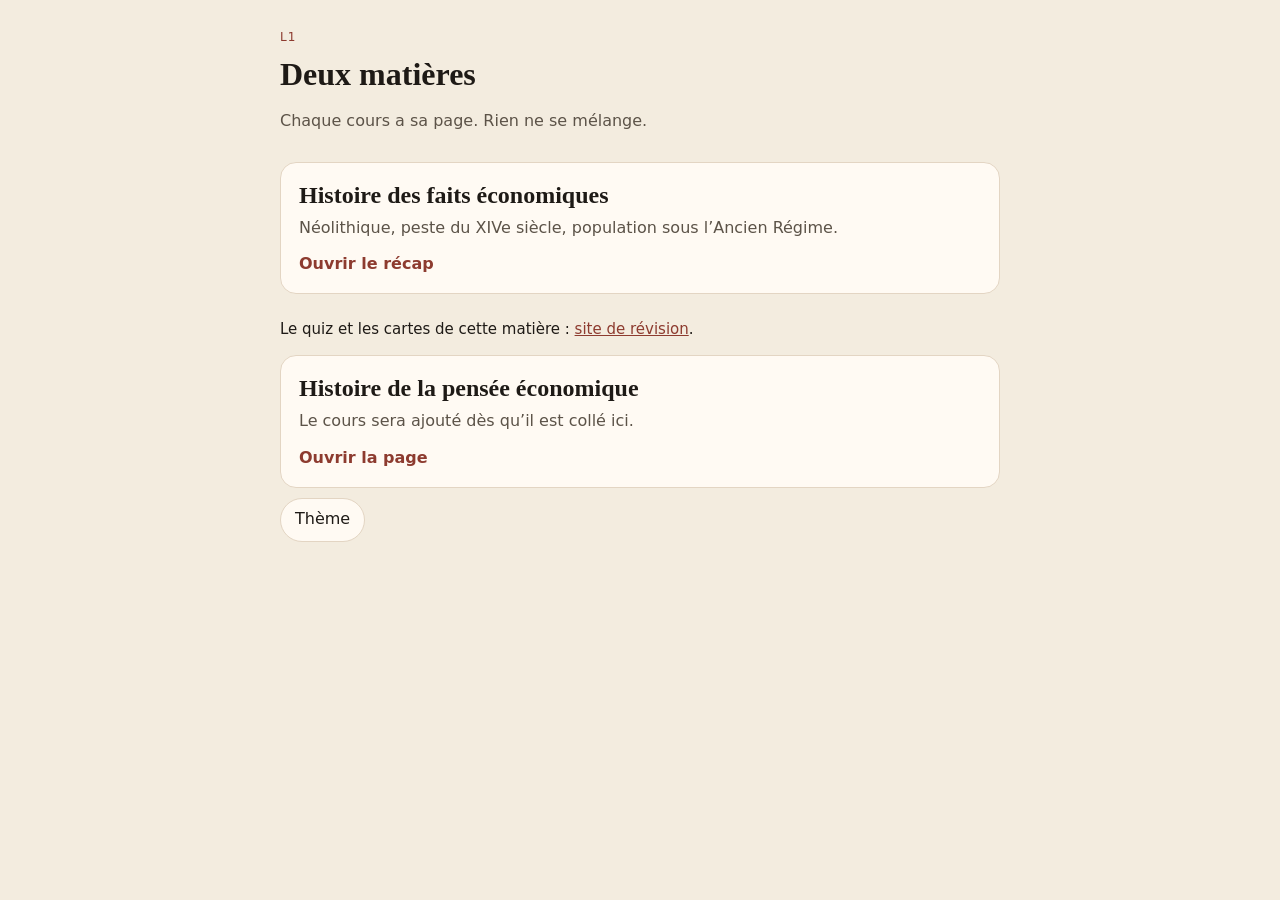
==== commit d7b58327: "Ajouter le module de pensée économique, séparé des faits. Co-authored-by: Cursor <cursoragent@cursor" ====
--- a/index.html
+++ b/index.html
@@ -3,12 +3,87 @@
 <head>
 <meta charset="utf-8">
 <meta name="viewport" content="width=device-width, initial-scale=1, viewport-fit=cover">
-<title>Récap — Histoire des faits économiques</title>
-<link rel="canonical" href="recap.html">
-<script>location.replace("recap.html");</script>
-<meta http-equiv="refresh" content="0; url=recap.html">
+<title>Deux matières</title>
+<script>
+try {
+  var th = localStorage.getItem('hfe-theme');
+  if (th) document.documentElement.setAttribute('data-theme', th);
+  else if (window.matchMedia && matchMedia('(prefers-color-scheme: dark)').matches) document.documentElement.setAttribute('data-theme', 'dark');
+} catch (e) {}
+</script>
+<style>
+:root {
+  --bg: #f3ecdf; --paper: #fffaf3; --ink: #1e1a16; --muted: #5c5348;
+  --line: #e3d5c3; --accent: #8d3b2f; --accent-ink: #fffaf3;
+  --sans: "Segoe UI", system-ui, sans-serif;
+  --serif: Palatino, "Palatino Linotype", Georgia, serif;
+}
+[data-theme="dark"] {
+  color-scheme: dark;
+  --bg: #141210; --paper: #211c17; --ink: #f4ecdf; --muted: #cbbba6;
+  --line: #3c342c; --accent: #e39a86; --accent-ink: #211410;
+}
+* { box-sizing: border-box; }
+html { -webkit-text-size-adjust: 100%; }
+body {
+  margin: 0; background: var(--bg); color: var(--ink); font-family: var(--sans); font-size: 16px;
+  line-height: 1.55; overflow-wrap: break-word;
+  padding: calc(28px + env(safe-area-inset-top)) 18px calc(40px + env(safe-area-inset-bottom));
+  padding-left: max(18px, env(safe-area-inset-left));
+  padding-right: max(18px, env(safe-area-inset-right));
+}
+h1, h2 { font-family: var(--serif); font-weight: 600; line-height: 1.2; }
+h1 { margin: 0 0 8px; font-size: 32px; }
+.kicker { margin: 0 0 8px; letter-spacing: .08em; text-transform: uppercase; color: var(--accent); font-size: 12px; }
+.lead { color: var(--muted); max-width: 36rem; }
+main { max-width: 720px; margin: 0 auto; }
+.choices { display: grid; gap: 14px; margin-top: 28px; }
+.choice {
+  display: block; text-decoration: none; color: inherit; background: var(--paper);
+  border: 1px solid var(--line); border-radius: 16px; padding: 18px 18px 16px; min-height: 44px;
+}
+.choice:hover, .choice:focus-visible { border-color: var(--accent); }
+.choice h2 { margin: 0 0 6px; font-size: 24px; }
+.choice p { margin: 0; color: var(--muted); }
+.choice .go { display: inline-block; margin-top: 12px; color: var(--accent); font-weight: 650; }
+.side { margin: 10px 0 0; font-size: 15px; }
+.side a { color: var(--accent); }
+.theme {
+  font: inherit; font-size: 16px; border: 1px solid var(--line); background: var(--paper); color: var(--ink);
+  border-radius: 999px; padding: 8px 14px; min-height: 44px; cursor: pointer;
+}
+@media (max-width: 700px) {
+  h1 { font-size: 26px; }
+  .choice h2 { font-size: 22px; }
+}
+</style>
 </head>
 <body>
-<p><a href="recap.html">Ouvrir le récap</a></p>
+<main>
+  <p class="kicker">L1</p>
+  <h1>Deux matières</h1>
+  <p class="lead">Chaque cours a sa page. Rien ne se mélange.</p>
+  <div class="choices">
+    <a class="choice" href="recap.html">
+      <h2>Histoire des faits économiques</h2>
+      <p>Néolithique, peste du XIVe siècle, population sous l’Ancien Régime.</p>
+      <span class="go">Ouvrir le récap</span>
+    </a>
+    <p class="side">Le quiz et les cartes de cette matière : <a href="revision.html">site de révision</a>.</p>
+    <a class="choice" href="pensee.html">
+      <h2>Histoire de la pensée économique</h2>
+      <p>Le cours sera ajouté dès qu’il est collé ici.</p>
+      <span class="go">Ouvrir la page</span>
+    </a>
+  </div>
+  <p class="side"><button type="button" class="theme" id="theme">Thème</button></p>
+</main>
+<script>
+document.getElementById('theme').addEventListener('click', function () {
+  var next = document.documentElement.getAttribute('data-theme') === 'dark' ? 'light' : 'dark';
+  document.documentElement.setAttribute('data-theme', next);
+  try { localStorage.setItem('hfe-theme', next); } catch (e) {}
+});
+</script>
 </body>
 </html>
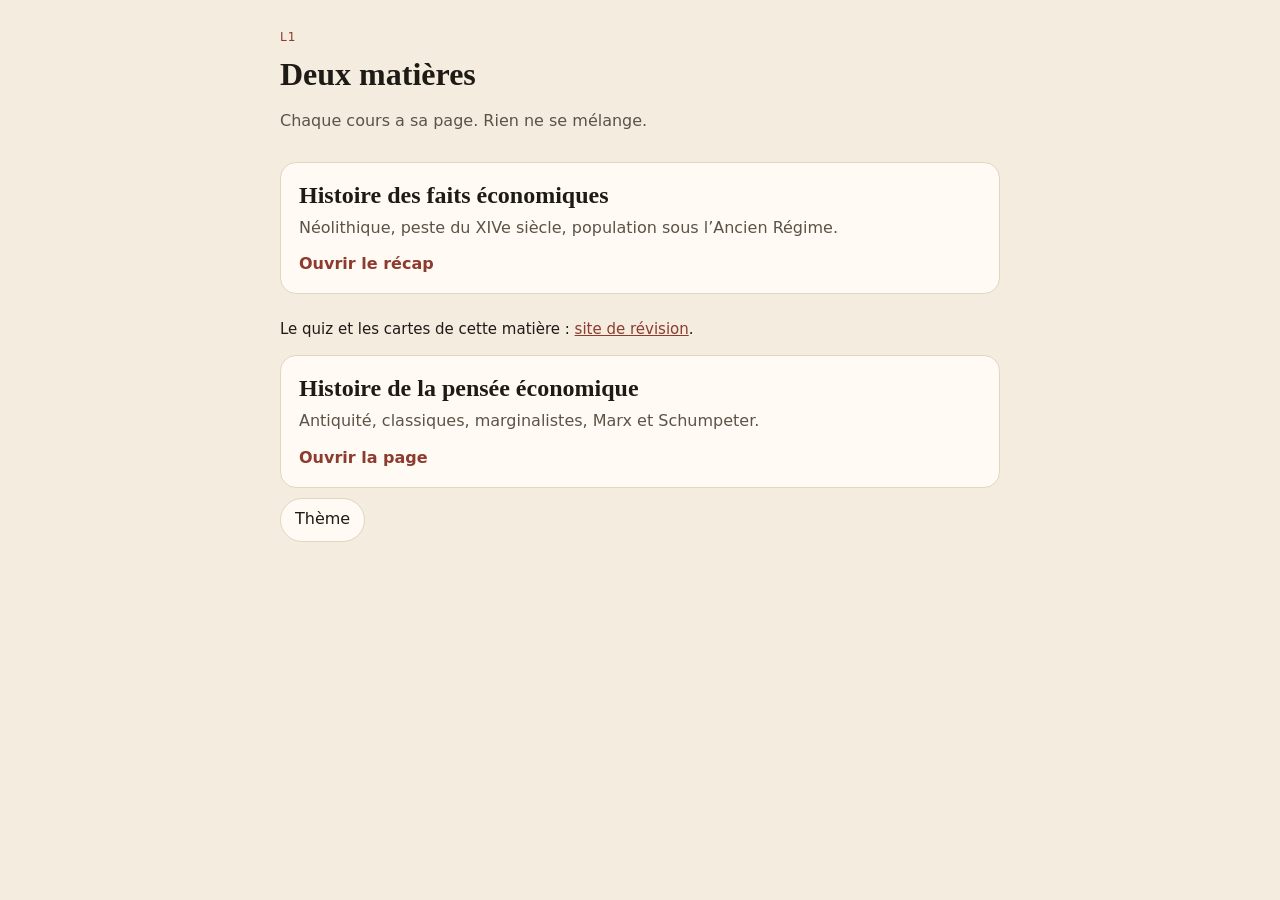
==== commit 57020af6: "Préparer la publication Netlify et caler les pages sur Android. Co-authored-by: Cursor <cursoragent@" ====
--- a/index.html
+++ b/index.html
@@ -72,7 +72,7 @@
     <p class="side">Le quiz et les cartes de cette matière : <a href="revision.html">site de révision</a>.</p>
     <a class="choice" href="pensee.html">
       <h2>Histoire de la pensée économique</h2>
-      <p>Le cours sera ajouté dès qu’il est collé ici.</p>
+      <p>Antiquité, classiques, marginalistes, Marx et Schumpeter.</p>
       <span class="go">Ouvrir la page</span>
     </a>
   </div>
